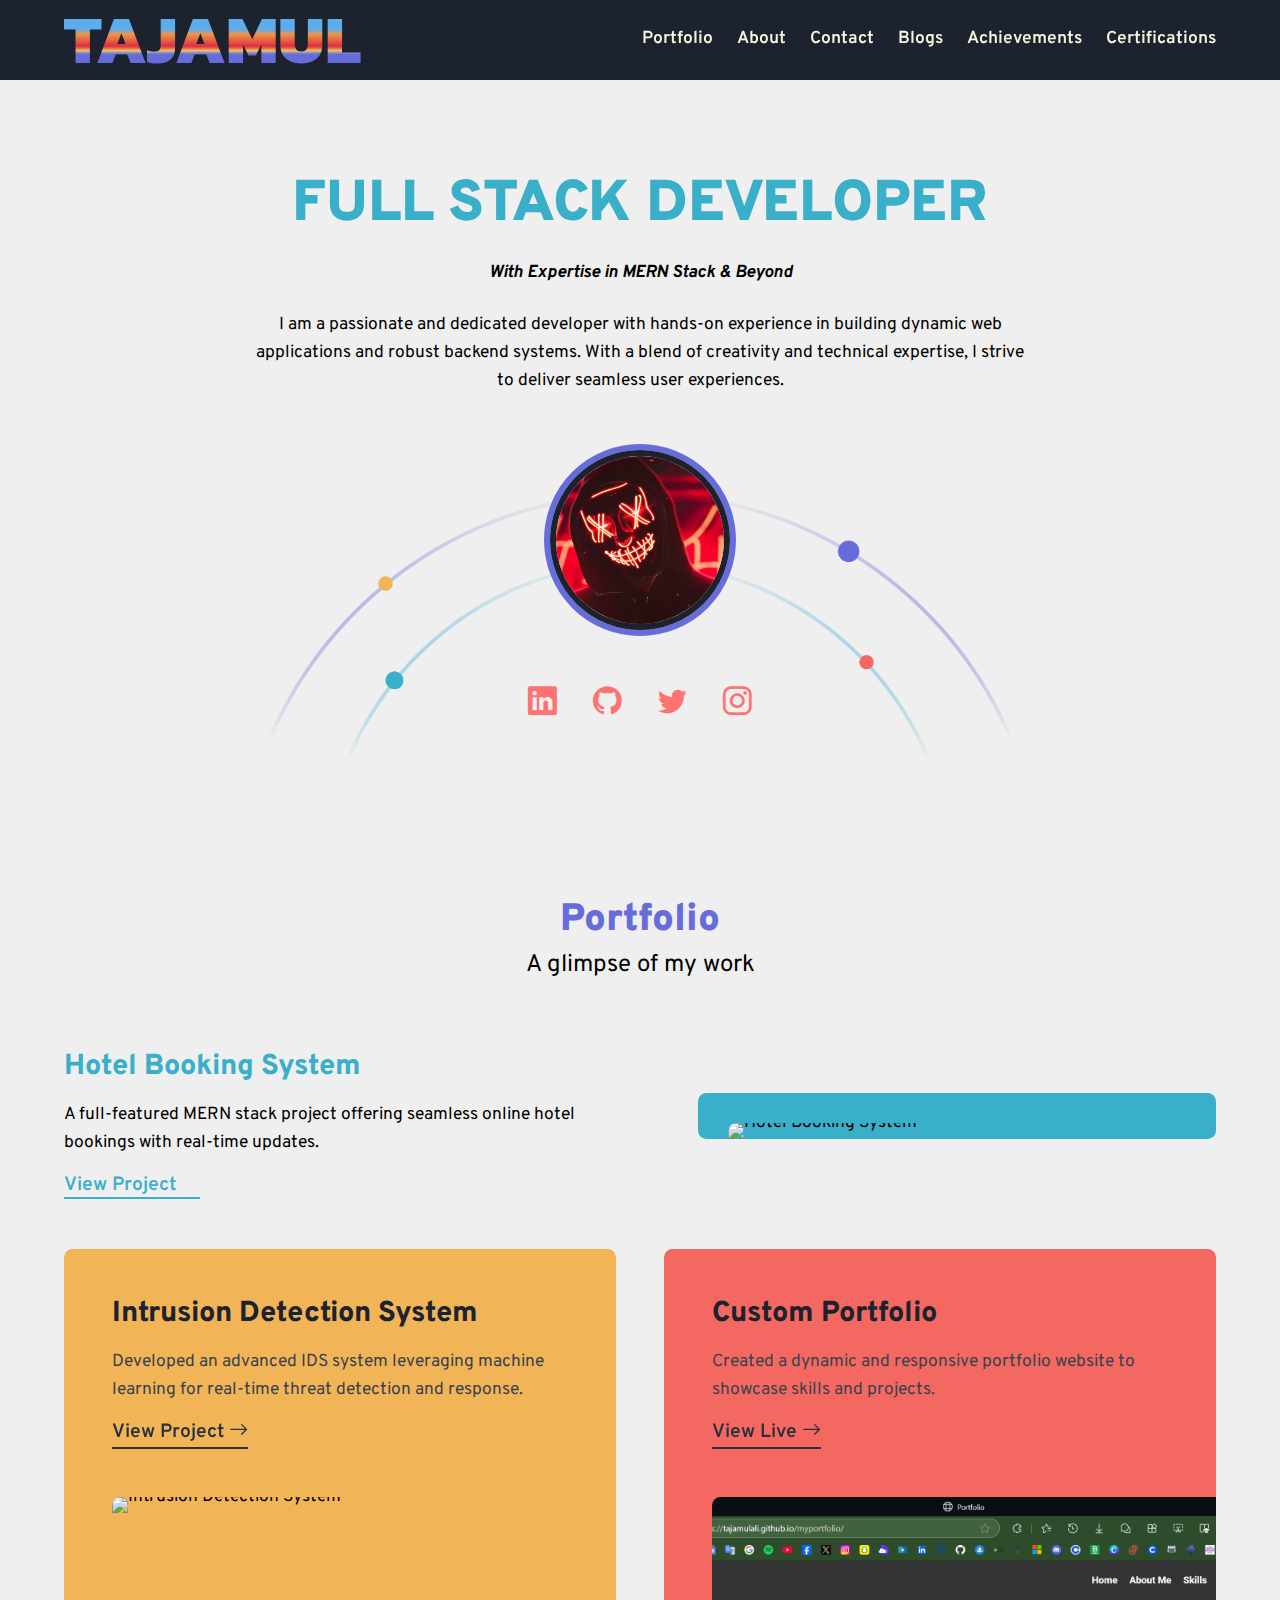
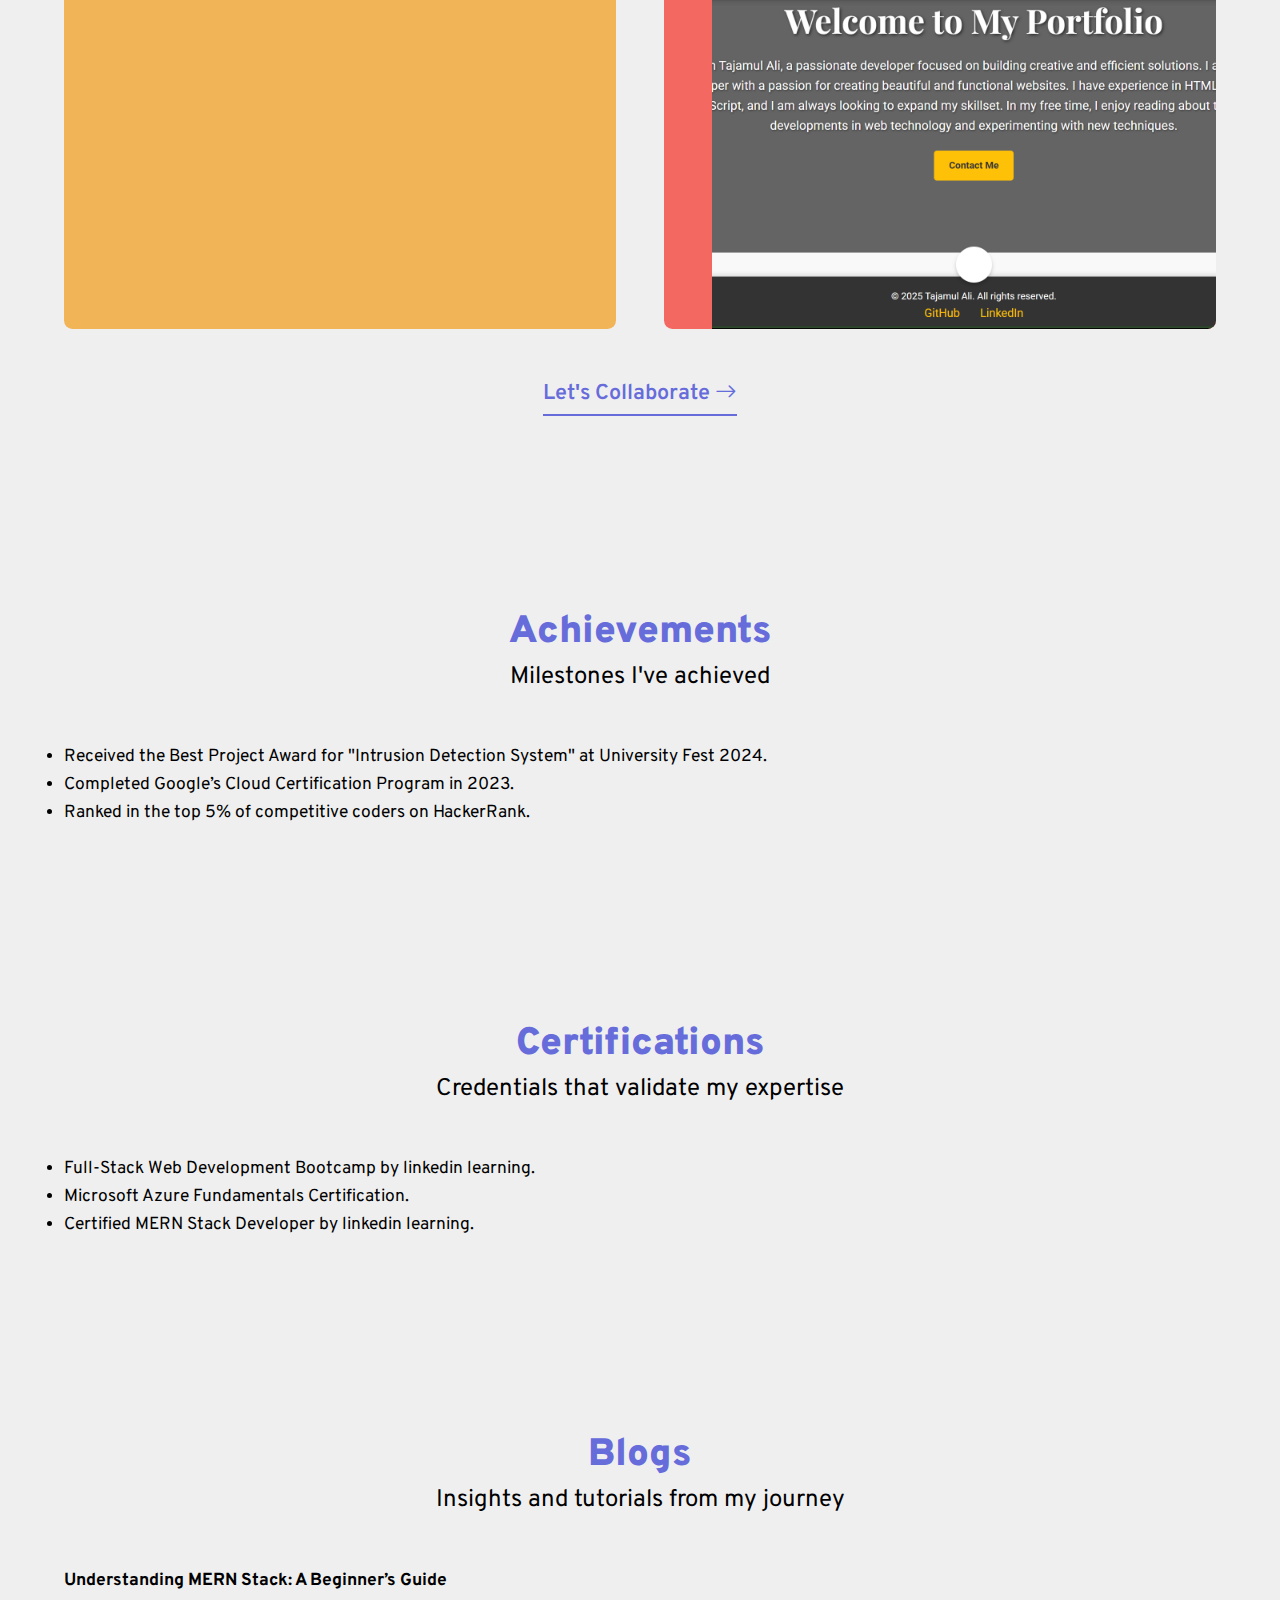
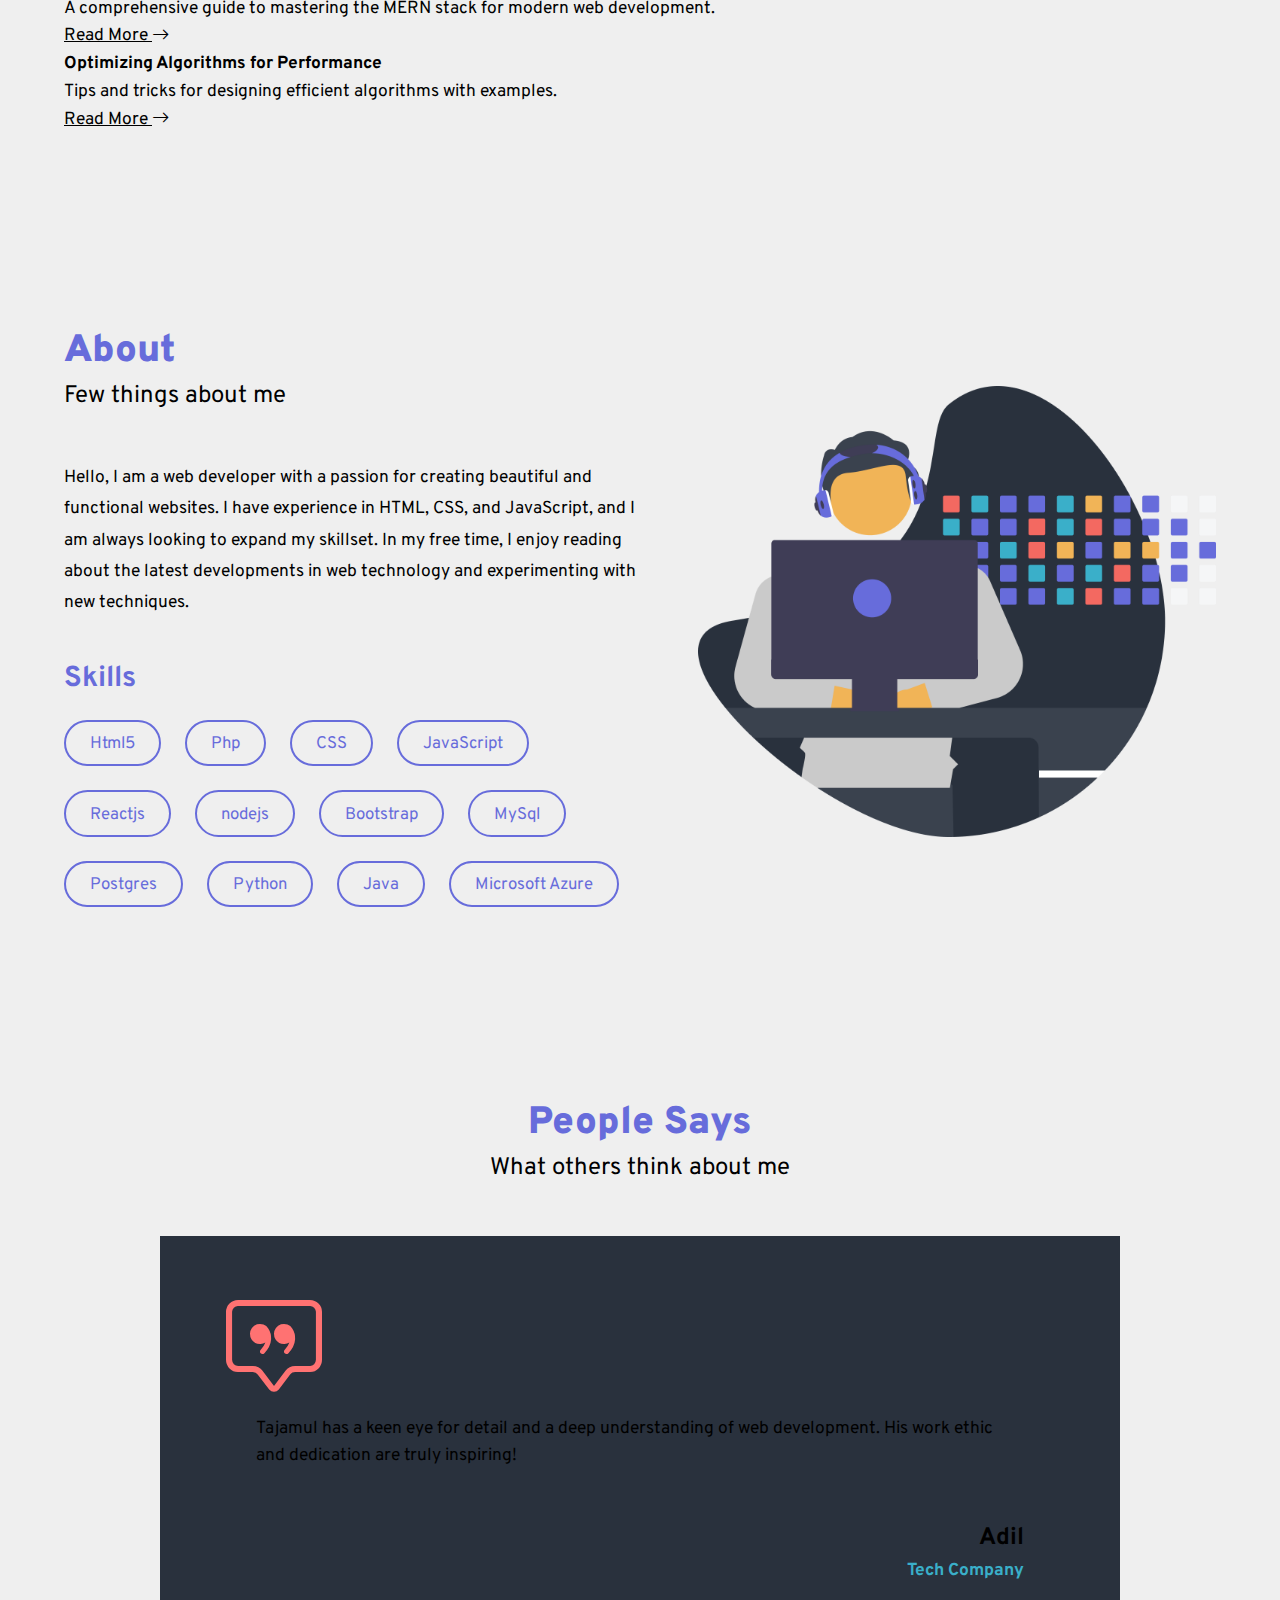
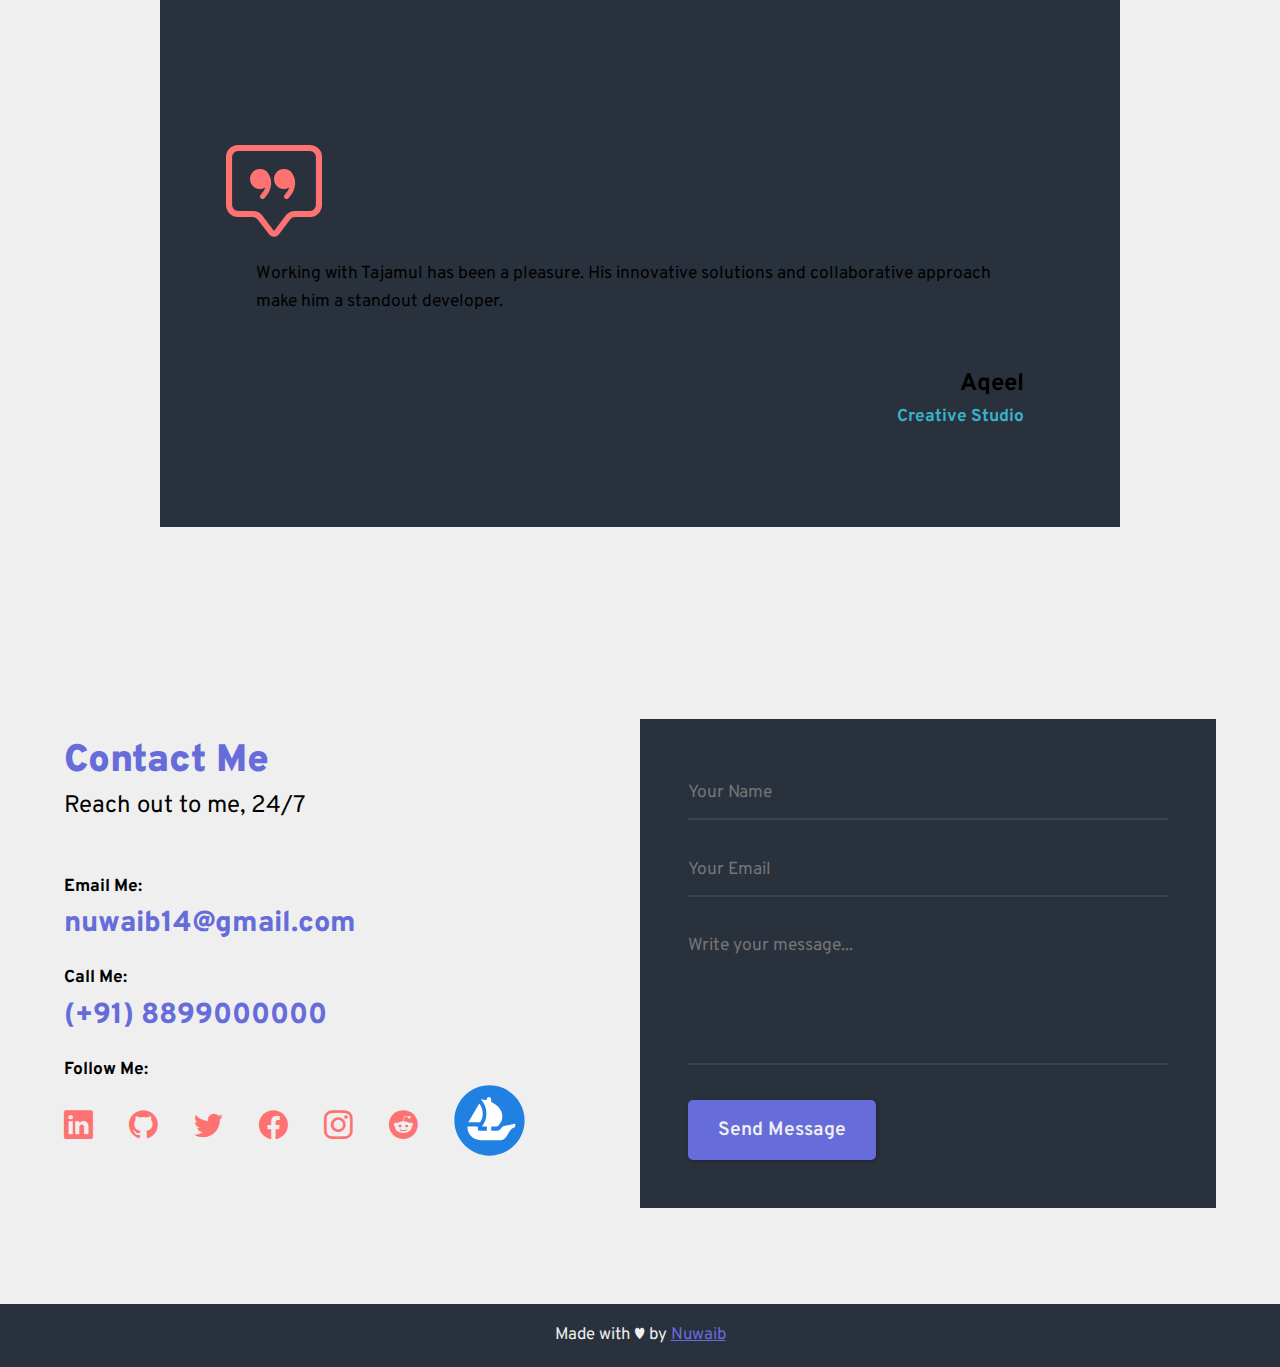
==== index.html @ a0aa61c9 "updated details" ====
<!DOCTYPE html>
<html lang="en">
  <head>
    <meta charset="UTF-8" />
    <meta http-equiv="X-UA-Compatible" content="IE=edge" />
    <meta name="viewport" content="width=device-width, initial-scale=1.0" />
    <title>Portfolio</title>
    <link rel="shortcut icon" href="assets/favicon.ico" type="image/x-icon" />

    <!-- Google Fonts -->
    <link rel="preconnect" href="https://fonts.googleapis.com" />
    <link rel="preconnect" href="https://fonts.gstatic.com" crossorigin />
    <link
      href="https://fonts.googleapis.com/css2?family=Overpass:wght@400;600;700;800;900&family=Kanit:wght@800&display=swap"
      rel="stylesheet"
    />
    <!-- Bootstrap Icon-->
    <link
      rel="stylesheet"
      href="https://cdn.jsdelivr.net/npm/bootstrap-icons@1.6.1/font/bootstrap-icons.css"
    />
    <!-- Animate CSS -->
    <link
      rel="stylesheet"
      href="https://cdnjs.cloudflare.com/ajax/libs/animate.css/4.1.1/animate.min.css"
    />

    <!-- SplideJs Styles -->
    <link
      rel="stylesheet"
      href="https://cdn.jsdelivr.net/npm/@splidejs/splide@3.2.1/dist/css/splide.min.css"
    />
    <!-- App Styles -->
    <link rel="stylesheet" href="styles/app.css" />
  </head>
  <body>
    <header class="header">
      <div class="animate__animated animate__slideInDown">
        <div class="container">
          <h1 class="header__logo">
            <a href="index.html"> Tajamul </a>
          </h1>
          <nav class="navigation">
            <ul>
              <li><a href="#portfolio">Portfolio</a></li>
              <li><a href="#about">About</a></li>
              <li><a href="#contact">Contact</a></li>
              <li><a href="#blogs">Blogs</a></li>
              <li><a href="#achievements">Achievements</a></li>
              <li><a href="#certifications">Certifications</a></li>
            </ul>
          </nav>
          <div class="header__mobile">
            <button id="navigation-button">
              <i class="bi bi-list"></i>
            </button>
          </div>
        </div>
      </div>
    </header>

    <!-- Hero Section -->
    <section class="hero">
      <div class="container">
        <div class="hero__wrapper">
          <h1 class="hero__title animate__animated animate__slideInDown">
            FULL STACK DEVELOPER <br />
            <h2><i>With Expertise in MERN Stack & Beyond</i></h2>
          </h1>
          <p class="hero__content animate__animated animate__slideInDown">
            I am a passionate and dedicated developer with hands-on experience in building dynamic web applications and robust backend systems. With a blend of creativity and technical expertise, I strive to deliver seamless user experiences.
          </p>

          <div class="hero__img" style="background-image: url('assets/curve.png')">
            <div class="hero__imgCircle animate__animated animate__slideInUp">
              <img src="assets/1503448.jpg" alt="Profile Picture" />
            </div>
          </div>

          <div class="hero__social animate__animated animate__slideInUp">
            <ul class="social">
              <li>
                <a href="https://www.linkedin.com/in/tajamulali/"><i class="bi bi-linkedin"></i></a>
              </li>
              <li>
                <a href="https://github.com/tajamulali"><i class="bi bi-github"></i></a>
              </li>
              <li>
                <a href="https://twitter.com/tajamul_dev"><i class="bi bi-twitter"></i></a>
              </li>
              <li>
                <a href="https://www.instagram.com/tajamul.codes"><i class="bi bi-instagram"></i></a>
              </li>
            </ul>
          </div>
        </div>
      </div>
    </section>

<!--Portfolio Section -->
<section class="section animate__animated animate__fadeInUp" id="portfolio">
  <div class="container">
    <div class="section__header section__header--center">
      <h2 class="section__title">Portfolio</h2>
      <p class="section__subtitle">A glimpse of my work</p>
    </div>
    <div class="portfolio">
      <!-- Project 1 -->
      <div class="portfolio__box">
        <div class="portfolio__img">
          <img src="assets/portfolio-02.jpg" alt="Hotel Booking System" />
        </div>
        <div class="portfolio__info">
          <h3 class="portfolio__title">Hotel Booking System</h3>
          <p class="portfolio__content">
            A full-featured MERN stack project offering seamless online hotel bookings with real-time updates.
          </p>
          <a class="portfolio__link" href="https://github.com/tajamulali/hotel-booking-system">
            View Project <i class="bi bi-arrow-right"></i>
          </a>
        </div>
      </div>
      <!-- Project 2 -->
      <div class="portfolio__box">
        <div class="portfolio__img">
          <img src="assets/project2.jpg" alt="Intrusion Detection System" />
        </div>
        <div class="portfolio__info">
          <h3 class="portfolio__title">Intrusion Detection System</h3>
          <p class="portfolio__content">
            Developed an advanced IDS system leveraging machine learning for real-time threat detection and response.
          </p>
          <a class="portfolio__link" href="https://github.com/tajamulali/IDS">
            View Project <i class="bi bi-arrow-right"></i>
          </a>
        </div>
      </div>
      <!-- Project 3 -->
      <div class="portfolio__box">
        <div class="portfolio__img">
          <img src="assets/portfolio.png" alt="Custom Portfolio" />
        </div>
        <div class="portfolio__info">
          <h3 class="portfolio__title">Custom Portfolio</h3>
          <p class="portfolio__content">
            Created a dynamic and responsive portfolio website to showcase skills and projects.
          </p>
          <a class="portfolio__link" href="https://tajamulali.github.io/myportfolio">
            View Live <i class="bi bi-arrow-right"></i>
          </a>
        </div>
      </div>
    </div>
    <div class="section__footer">
      <a href="#contact">
        Let's Collaborate <i class="bi bi-arrow-right"></i>
      </a>
    </div>
  </div>
</section>

<!-- Achievements Section -->
<section class="section animate__animated animate__fadeInUp" id="achievements">
  <div class="container">
    <div class="section__header section__header--center">
      <h2 class="section__title">Achievements</h2>
      <p class="section__subtitle">Milestones I've achieved</p>
    </div>
    <ul class="achievements__list">
      <li>Received the Best Project Award for "Intrusion Detection System" at University Fest 2024.</li>
      <li>Completed Google’s Cloud Certification Program in 2023.</li>
      <li>Ranked in the top 5% of competitive coders on HackerRank.</li>
    </ul>
  </div>
</section>

<!-- Certifications Section -->
<section class="section animate__animated animate__fadeInUp" id="certifications">
  <div class="container">
    <div class="section__header section__header--center">
      <h2 class="section__title">Certifications</h2>
      <p class="section__subtitle">Credentials that validate my expertise</p>
    </div>
    <ul class="certifications__list">
      <li>Full-Stack Web Development Bootcamp by linkedin learning.</li>
      <li>Microsoft Azure Fundamentals Certification.</li>
      <li>Certified MERN Stack Developer by linkedin learning.</li>
    </ul>
  </div>
</section>

<!-- Blog Section -->
<section class="section animate__animated animate__fadeInUp" id="blogs">
  <div class="container">
    <div class="section__header section__header--center">
      <h2 class="section__title">Blogs</h2>
      <p class="section__subtitle">Insights and tutorials from my journey</p>
    </div>
    <div class="blogs">
      <div class="blogs__item">
        <h3>Understanding MERN Stack: A Beginner’s Guide</h3>
        <p>A comprehensive guide to mastering the MERN stack for modern web development.</p>
        <a href="#" class="blogs__link">Read More <i class="bi bi-arrow-right"></i></a>
      </div>
      <div class="blogs__item">
        <h3>Optimizing Algorithms for Performance</h3>
        <p>Tips and tricks for designing efficient algorithms with examples.</p>
        <a href="#" class="blogs__link">Read More <i class="bi bi-arrow-right"></i></a>
      </div>
    </div>
  </div>
</section>


    <!-- About Me Section -->
    <section class="section" id="about">
      <div class="container">
        <div class="about">
          <div class="about__left">
            <div class="section__header">
              <h2 class="section__title">About</h2>
              <p class="section__subtitle">Few things about me</p>
            </div>
            <p class="about__bio">
                Hello, I am a web developer with a passion for creating beautiful and functional websites. I have experience in HTML, CSS, and JavaScript, 
                and I am always looking to expand my skillset. In my free time, I enjoy reading about the latest developments in web technology and 
                experimenting with new techniques.
            </p>
            <h4 class="about__skillsTitle">Skills</h4>
            <ul class="about__skillsList">
              <li>Html5</li>
              <li>Php</li>
              <li>CSS</li>
              <li>JavaScript</li>
              <li>Reactjs</li>
              <li>nodejs</li>
              <li>Bootstrap</li>
              <li>MySql</li>
              <li>Postgres</li>
              <li>Python</li>
              <li>Java</li>
              <li>Microsoft Azure</li>

            </ul>
          </div>
          <div class="about__right">
            <img src="assets/avatar.png" alt="Profile Picture" v />
          </div>
        </div>
      </div>
    </section>

    <!-- Testimonials Section -->
    <section class="container">
      <div class="section" id="testimonials">
        <div class="section__header section__header--center">
          <h2 class="section__title">People Says</h2>
          <p class="section__subtitle">What others think about me</p>
        </div>
        <div class="testimonials">
          <div class="splide">
            <div class="splide__track">
              <div class="splide__list">
                <div class="testimonials__box splide__slide">
                  <div class="testimonials__content">
                    <span class="testimonials__sign">
                      <i class="bi bi-chat-square-quote"></i>
                    </span>
                    <p class="testimonials__quotes">
                      Tajamul has a keen eye for detail and a deep understanding of web development. His work ethic and dedication are truly inspiring!
                    </p>
                    <div class="testimonials__author mt-3">
                      <h4>Adil</h4>
                      <p>Tech Company</p>
                    </div>
                    <div class="testimonials__author">
                      <div class="testimonials__authorInfo">
                        <h4></h4>
                        <p></p>
                      </div>
                    </div>
                  </div>
                </div>
                <div class="testimonials__box splide__slide">
                  <div class="testimonials__content">
                    <span class="testimonials__sign">
                      <i class="bi bi-chat-square-quote"></i>
                    </span>
                    <p class="testimonials__quotes">
                      Working with Tajamul has been a pleasure. His innovative solutions and collaborative approach make him a standout developer.
                    </p>
                    <div class="testimonials__author mt-3">
                      <h4>Aqeel</h4>
                      <p>Creative Studio</p>
                    </div>
                    <div class="testimonials__author">
                      <div class="testimonials__authorInfo">
                        <h4></h4>
                        <p></p>
                      </div>
                    </div>
                  </div>
                </div>
              </div>
            </div>
          </div>
        </div>
      </div>
    </section>

    <!-- Contact Section -->
    <section class="section" id="contact">
      <div class="container">
        <div class="contact">
          <div class="contact__left">
            <div class="section__header">
              <h2 class="section__title">Contact Me</h2>
              <p class="section__subtitle">Reach out to me, 24/7</p>
            </div>
            <div class="contact__info">
              <p>Email Me:</p>
              <a href="mailto:">nuwaib14@gmail.com</a>
            </div>

            <div class="contact__info">
              <p>Call Me:</p>
              <a href="tel:">(+91) 8899000000</a>
            </div>

            <div class="contact__info">
              <p>Follow Me:</p>
              <ul class="social">
                <li>
                  <a href="https://www.linkedin.com/in/nuwaib/"><i class="bi bi-linkedin"></i></a>
                </li>
                <li>
                  <a href="https://github.com/nuwaib"><i class="bi bi-github"></i></a>
                </li>
                <li>
                  <a href="https://twitter.com/nuwaib_"><i class="bi bi-twitter"></i></a>
                </li>
                <li>
                  <a href="https://www.facebook.com/Nuwaib.lalla/"><i class="bi bi-facebook"></i></a>
                </li>
                <li>
                <a href="https://www.instagram.com/nuwaib_"><i class="bi bi-instagram"></i></a>
              </li>
              <li>
                <a href="https://www.reddit.com/user/nuwaib_"><i class="bi bi-reddit"></i></a>
              </li>
              <li>
                <a href="http://opensea.io/nuwaib"> <img src="assets/opensea-logo.svg" alt=""> </i></a>
              </li>
              </ul>
            </div>
          </div>
          <div class="contact__right">

            <form class="contact__form" id="contactForm">
              <div class="contact__fields">
                  <label for="name">Name</label>
                  <input type="text" name="name" id="name" placeholder="Your Name" required />
              </div>
              <div class="contact__fields">
                  <label for="email">Email</label>
                  <input type="email" name="email" id="email" placeholder="Your Email" required />
              </div>
              <div class="contact__fields">
                  <label for="message">Message</label>
                  <textarea name="message" id="message" placeholder="Write your message..." required></textarea>
              </div>
              <div class="contact__fields">
                  <button class="btn btn--main" type="submit">Send Message</button>
              </div>
          </form>
          
          </div>
        </div>
      </div>
    </section>

    <footer class="footer">
      <div class="footer__copyright">
        <p>Made with &hearts; by <a href="https://twitter.com/nuwaib_">Nuwaib</a></p>
      </div>
    </footer>

    <!-- SplideJs v3 -->
    <script src="https://cdn.jsdelivr.net/npm/@splidejs/splide@3.2.1/dist/js/splide.min.js"></script>
    <!-- Scroll Reveal -->
    <script src="https://unpkg.com/scrollreveal"></script>
    <!-- App Scripts -->
    <script src="scripts/app.js"></script>

<!-- Js to handle contact Form-->    

<script src="https://cdn.jsdelivr.net/npm/emailjs-com@2.6.4/dist/email.min.js"></script>
<script>
    (function() {
        emailjs.init("Q8CbbvP2hDqC-3RoU");
    })();

    document.getElementById('contactForm').addEventListener('submit', function(event) {
      event.preventDefault(); // Prevent form submission

      const serviceID = 'aussm'; 
      const templateID = 'msusa';

      emailjs.sendForm(serviceID, templateID, this)
          .then(() => {
              alert('Message sent successfully!');
              document.getElementById('contactForm').reset();
          }, (error) => {
              alert('Failed to send the message. Please try again later.');
              console.error('EmailJS error:', error);
          });
  });
</script>

  </body>
</html>
---- styles/app.css ----
:root {
  --color-main: #676cdb;
  --color-accent: #3aafc9;
  --color-tomato: #f36961;
  --color-orange: #f1b457;
  --color-text: #ff7272;
  --color-light: #efefef;
  --color-lighter: #f5f6f7;
  --color-black: #1c232e;
  --color-darkest: #29313d;
  --color-darker: #3a424e;
  --color-dark: #5c626b;
  --font-family: 'Overpass', -apple-system, 'Segoe UI', Roboto, Ubuntu, 'Helvetica Neue', sans-serif;
  --font-special: 'Kanit', Arial, sans-serif;
  --font-regular: 400;
  --font-medium: 600;
  --font-semi-bold: 700;
  --font-bold: 800;
  --font-black: 900; }

* {
  margin: 0;
  padding: 0;
  box-sizing: border-box;
  font-family: var(--font-family);
  text-rendering: optimizeLegibility;
  color: inherit;
  font-size: inherit;
  scroll-behavior: smooth; }

html {
  font-size: 50%; }
  @media only screen and (max-width: 480px) {
    html {
      font-size: 56.25%; } }
  @media only screen and (max-width: 1200px) {
    html {
      font-size: 62.5%; } }
  @media only screen and (max-width: 1920px) {
    html {
      font-size: 75%; } }

body {
  line-height: 1.6;
  font-weight: var(--font-regular);
  font-size: 1.45rem;
  color: var(--color-text-black);
  background-color: var(--color-light); }
  @media only screen and (max-width: 480px) {
    body {
      font-size: 1.3rem; } }

img {
  width: 100%; }

.container {
  max-width: 120rem;
  width: 90%;
  margin: auto; }

.btn {
  text-decoration: none;
  background-color: transparent;
  border: none;
  display: inline-flex;
  align-items: center;
  gap: 1rem;
  cursor: pointer;
  transition: all ease-in-out 0.3s;
  padding: 0.8rem 2.5rem;
  padding-top: 1rem;
  border-radius: 5px;
  box-shadow: 1px 1px 3px 1px rgba(0, 0, 0, 0.15);
  font-weight: var(--font-medium); }
  .btn--main {
    background-color: var(--color-main);
    color: var(--color-light); }

.social {
  list-style: none;
  display: flex;
  align-items: center;
  gap: 3rem; }
  .social > li > a {
    color: var(--color-text);
    font-size: 2.4rem;
    transition: all 0.3s ease-in-out; }
    .social > li > a:hover {
      color: var(--color-accent); }

.section {
  padding: 8rem 0; }
  .section__header {
    margin-bottom: 4rem; }
    .section__header--center {
      text-align: center; }
  .section__title {
    line-height: 1.3;
    font-size: 3.2rem;
    color: var(--color-main);
    font-weight: var(--font-black); }
    @media only screen and (max-width: 900px) {
      .section__title {
        font-size: 2.6rem; } }
    @media only screen and (max-width: 600px) {
      .section__title {
        font-size: 2.2rem; } }
    @media only screen and (max-width: 480px) {
      .section__title {
        font-size: 2rem; } }
  .section__subtitle {
    font-size: 2rem; }
    @media only screen and (max-width: 900px) {
      .section__subtitle {
        font-size: 1.8rem; } }
    @media only screen and (max-width: 480px) {
      .section__subtitle {
        font-size: 1.6rem; } }
  .section__footer {
    text-align: center;
    margin-top: 4rem; }
    .section__footer a {
      font-weight: var(--font-medium);
      font-size: 1.8rem;
      text-decoration: none;
      color: var(--color-main);
      display: inline-block;
      padding-bottom: 2px;
      border-bottom: 2px solid var(--color-main);
      transition: all 0.3s ease-in-out; }
      .section__footer a:hover {
        color: var(--color-accent);
        border-color: var(--color-accent); }

@media only screen and (max-width: 900px) {
  #about .section__header,
  #contact .section__header {
    margin-bottom: 2rem;
    text-align: center; }
    #about .section__header::after,
    #contact .section__header::after {
      margin: auto;
      margin-top: 1.2rem; } }

.header {
  padding: 0.5rem 0;
  background-color: var(--color-black);
  position: sticky;
  top: 0;
  z-index: 999; }
  .header .container {
    display: flex;
    align-items: center;
    justify-content: space-between; }
    .header .container > * {
      flex-basis: 33.33%; }
  .header__logo > a {
    display: inline-block;
    text-transform: uppercase;
    text-decoration: none;
    font-size: 5.6rem;
    line-height: 1;
    font-family: var(--font-special);
    font-weight: var(--font-bold);
    background: linear-gradient(180deg, #5dadec 35%, #ef9645 42%, #dd2e44 60%, #ef9645 65%, #ffdc5d 60%, #676cdb 72%);
    -webkit-background-clip: text;
    -moz-background-clip: text;
    -webkit-text-fill-color: transparent;
    -moz-text-fill-color: transparent;
    background-clip: text; }
    @media only screen and (max-width: 600px) {
      .header__logo > a {
        font-size: 3.2rem; } }
  .header__mobile {
    display: none; }
    @media only screen and (max-width: 900px) {
      .header__mobile {
        display: flex;
        justify-content: flex-end; } }
  .header__resume {
    display: flex;
    justify-content: flex-end; }
    @media only screen and (max-width: 900px) {
      .header__resume {
        display: none; } }
  .header .navigation {
    display: flex;
    justify-content: center;
    gap: 5rem;
    opacity: 1;
    pointer-events: all; }
    .header .navigation .btn {
      display: none; }
      @media only screen and (max-width: 900px) {
        .header .navigation .btn {
          font-size: 2rem;
          padding: 1.2rem 3.5rem;
          display: block; } }
    @media only screen and (max-width: 900px) {
      .header .navigation {
        position: absolute;
        top: 0;
        left: 0;
        right: 0;
        min-height: 100vh;
        background: var(--color-light);
        flex-direction: column;
        justify-content: center;
        align-items: center;
        opacity: 0;
        pointer-events: none; } }
    .header .navigation > ul {
      list-style: none;
      display: flex;
      align-items: center;
      gap: 2rem; }
      @media only screen and (max-width: 900px) {
        .header .navigation > ul {
          flex-direction: column;
          font-size: 2.4rem;
          align-items: flex-start; } }
      .header .navigation > ul > li {
        position: relative; }
        @media only screen and (max-width: 900px) {
          .header .navigation > ul > li::before {
            display: inline-block;
            position: absolute;
            left: -3rem;
            top: calc(50% - 3px);
            content: '';
            width: 1rem;
            height: 3px;
            background-color: var(--color-accent); } }
        .header .navigation > ul > li > a {
          text-decoration: none;
          color: beige;
          font-weight: var(--font-medium); }
    .header .navigation.show {
      opacity: 1;
      pointer-events: all;
      background-color: var(--color-black); }
  @media only screen and (max-width: 900px) {
    .header #navigation-button {
      display: flex;
      align-items: center;
      justify-content: center;
      height: 4.2rem;
      width: 4.2rem;
      cursor: pointer;
      font-size: 2.4rem;
      line-height: 0;
      border-radius: 50%;
      position: relative;
      z-index: 999;
      outline-color: transparent;
      border: 2px solid var(--color-darker);
      background-color: var(--color-darkest); } }
  @media only screen and (max-width: 600px) {
    .header #navigation-button {
      font-size: 2rem; } }

.hero {
  position: relative;
  height: 80vh;
  display: flex;
  align-items: center;
  justify-content: center; }
  .hero__wrapper {
    margin-top: 8rem;
    display: flex;
    flex-direction: column;
    align-items: center;
    justify-content: center;
    text-align: center;
    gap: 2rem; }
  .hero__img {
    margin-top: 6rem;
    width: 100%;
    height: 40vh;
    background-repeat: no-repeat;
    background-position: center top;
    background-size: contain; }
    .hero__img img {
      object-fit: cover;
      object-position: center;
      width: 100%;
      height: 100%;
      border-radius: 50%;
      line-height: 0;
      border: 0.5rem solid var(--color-black); }
  .hero__imgCircle {
    margin: 0 auto;
    margin-top: -4rem;
    height: 16rem;
    width: 16rem;
    border: 0.5rem solid var(--color-main);
    border-radius: 50%; }
    @media only screen and (max-width: 900px) {
      .hero__imgCircle {
        height: 14rem;
        width: 14rem; } }
    @media only screen and (max-width: 600px) {
      .hero__imgCircle {
        height: 12rem;
        width: 12rem; } }
  .hero__title {
    font-weight: var(--font-black);
    font-size: 4.8rem;
    line-height: 1.05;
    color: var(--color-accent); }
    @media only screen and (max-width: 900px) {
      .hero__title {
        font-size: 4.2rem; } }
    @media only screen and (max-width: 900px) {
      .hero__title {
        font-size: 3.6rem; } }
    @media only screen and (max-width: 600px) {
      .hero__title {
        font-size: 3.2rem; } }
    @media only screen and (max-width: 480px) {
      .hero__title {
        font-size: 2.4rem; } }
  .hero__content {
    max-width: 65rem;
    width: 90%; }
  .hero__social {
    position: absolute;
    bottom: 6rem; }

.portfolio {
  display: flex;
  gap: 4rem;
  flex-wrap: wrap; }
  .portfolio__box {
    border-radius: 0.7rem; }
    .portfolio__box:nth-child(1), .portfolio__box:nth-child(4) {
      display: flex;
      flex-direction: row-reverse;
      justify-content: space-between;
      align-items: center;
      flex-basis: 100%; }
      @media only screen and (max-width: 900px) {
        .portfolio__box:nth-child(1), .portfolio__box:nth-child(4) {
          flex-direction: column; } }
      .portfolio__box:nth-child(1) .portfolio__img, .portfolio__box:nth-child(4) .portfolio__img {
        width: 45%;
        background-color: var(--color-accent); }
      .portfolio__box:nth-child(1) .portfolio__info, .portfolio__box:nth-child(4) .portfolio__info {
        width: 50%; }
      .portfolio__box:nth-child(1) .portfolio__link, .portfolio__box:nth-child(4) .portfolio__link {
        color: var(--color-accent);
        border-color: var(--color-accent); }
      @media only screen and (max-width: 900px) {
        .portfolio__box:nth-child(1), .portfolio__box:nth-child(4) {
          flex-direction: column; }
          .portfolio__box:nth-child(1) .portfolio__img, .portfolio__box:nth-child(4) .portfolio__img {
            width: 100%;
            background-color: var(--color-accent); }
          .portfolio__box:nth-child(1) .portfolio__info, .portfolio__box:nth-child(4) .portfolio__info {
            width: 100%; } }
    .portfolio__box:nth-child(2), .portfolio__box:nth-child(3) {
      display: flex;
      flex-basis: calc(50% - 2rem);
      flex-direction: column-reverse;
      background-color: var(--color-orange);
      padding: 2.5rem 0 0 4rem;
      overflow: hidden; }
      @media only screen and (max-width: 900px) {
        .portfolio__box:nth-child(2), .portfolio__box:nth-child(3) {
          flex-basis: 100%; } }
      .portfolio__box:nth-child(2) .portfolio__img, .portfolio__box:nth-child(3) .portfolio__img {
        border-radius: 0;
        height: 36rem;
        padding: 0; }
        @media only screen and (max-width: 900px) {
          .portfolio__box:nth-child(2) .portfolio__img, .portfolio__box:nth-child(3) .portfolio__img {
            height: 24rem; } }
        .portfolio__box:nth-child(2) .portfolio__img img, .portfolio__box:nth-child(3) .portfolio__img img {
          height: 100%;
          object-fit: cover;
          object-position: top center; }
      .portfolio__box:nth-child(2) .portfolio__title, .portfolio__box:nth-child(3) .portfolio__title {
        color: var(--color-black); }
      .portfolio__box:nth-child(2) .portfolio__content, .portfolio__box:nth-child(3) .portfolio__content {
        color: var(--color-darker);
        margin-right: 2rem; }
      .portfolio__box:nth-child(2) .portfolio__link, .portfolio__box:nth-child(3) .portfolio__link {
        color: var(--color-darkest);
        border-color: var(--color-darkest);
        display: inline-block;
        margin-bottom: 4rem; }
    .portfolio__box:nth-child(3) {
      background-color: var(--color-tomato); }
    .portfolio__box:nth-child(4) {
      flex-direction: row; }
      @media only screen and (max-width: 900px) {
        .portfolio__box:nth-child(4) {
          flex-direction: column; } }
      .portfolio__box:nth-child(4) .portfolio__img {
        background-color: var(--color-main); }
      .portfolio__box:nth-child(4) .portfolio__link {
        color: var(--color-main);
        border-color: var(--color-main); }
  .portfolio__img {
    border-radius: 0.7rem;
    overflow: hidden;
    padding: 2.5rem 0 0 2.5rem;
    line-height: 0; }
    .portfolio__img img {
      border-top-left-radius: 0.7rem; }
  .portfolio__title {
    font-size: 2.4rem;
    margin: 1rem 0;
    color: var(--color-accent);
    font-weight: var(--font-bold); }
    @media only screen and (max-width: 600px) {
      .portfolio__title {
        font-size: 2rem; } }
  .portfolio__content {
    margin-bottom: 1rem; }
  .portfolio__link {
    font-size: 1.6rem;
    font-weight: var(--font-medium);
    text-decoration: none;
    border-bottom: 2px solid transparent;
    transition: all 0.3s ease-in-out;
    backface-visibility: hidden; }
    .portfolio__link:hover {
      letter-spacing: 0.5px; }

.about {
  display: flex;
  justify-content: space-between;
  align-items: center;
  flex-wrap: wrap; }
  @media only screen and (max-width: 900px) {
    .about {
      flex-direction: column-reverse; } }
  .about__left {
    flex-basis: 50%; }
    @media only screen and (max-width: 900px) {
      .about__left {
        flex-basis: 100%; } }
  .about__right {
    flex-basis: 45%; }
    @media only screen and (max-width: 900px) {
      .about__right {
        flex-basis: 100%;
        margin-bottom: 4rem; } }
    .about__right img {
      border-radius: 1.5rem; }
  .about__bio {
    line-height: 1.8;
    margin-bottom: 3rem; }
  .about__skillsTitle {
    color: var(--color-main);
    font-size: 2.4rem;
    margin-bottom: 1.5rem; }
    @media only screen and (max-width: 900px) {
      .about__skillsTitle {
        font-size: 2rem; } }
  .about__skillsList {
    display: flex;
    flex-wrap: wrap;
    list-style: none;
    gap: 2rem; }
    @media only screen and (max-width: 900px) {
      .about__skillsList {
        gap: 1.5rem; } }
    .about__skillsList li {
      font-size: 1.4rem;
      padding: 0.5rem 2rem;
      color: var(--color-main);
      padding-top: 0.8rem;
      border: 2px solid var(--color-main);
      border-radius: 4rem; }
      .about__skillsList li:hover {
        background-color: var(--color-main);
        color: var(--color-light); }
      @media only screen and (max-width: 900px) {
        .about__skillsList li {
          font-size: 1.3rem;
          padding: 0.5rem 1.5rem; } }

.testimonials {
  display: flex;
  flex-direction: column;
  align-items: center; }
  .testimonials .splide__pagination {
    padding-bottom: 2rem; }
  .testimonials .splide__arrow {
    background-color: var(--color-main); }
    .testimonials .splide__arrow--prev {
      right: 0; }
    .testimonials .splide__arrow--next {
      right: 0; }
  .testimonials .splide__pagination__page.is-active {
    background-color: var(--color-main); }
  .testimonials__box {
    padding-left: 8rem;
    padding-right: 8rem; }
    @media only screen and (max-width: 900px) {
      .testimonials__box {
        padding-left: 4rem;
        padding-right: 4rem; } }
    @media only screen and (max-width: 900px) {
      .testimonials__box {
        padding-left: 2rem;
        padding-right: 2rem; } }
  .testimonials__content {
    position: relative;
    padding: 3rem 8rem;
    background-color: var(--color-darkest);
    padding-bottom: 8rem; }
    @media only screen and (max-width: 900px) {
      .testimonials__content {
        background-color: var(--color-black);
        padding: 0;
        padding-left: 5rem;
        padding-right: 3rem; } }
    @media only screen and (max-width: 600px) {
      .testimonials__content {
        padding-left: 3rem;
        padding-right: 1rem; } }
  .testimonials__sign {
    top: 4rem;
    left: 5.5rem;
    font-size: 8rem;
    position: absolute;
    color: var(--color-text); }
    @media only screen and (max-width: 1200px) {
      .testimonials__sign {
        font-size: 6rem;
        top: 2rem;
        left: 6.5rem; } }
    @media only screen and (max-width: 900px) {
      .testimonials__sign {
        font-size: 5rem;
        top: 4rem; } }
    @media only screen and (max-width: 600px) {
      .testimonials__sign {
        font-size: 4rem;
        top: 6rem; } }
  .testimonials__quotes {
    padding-top: 12rem;
    padding-bottom: 4rem;
    color: var(--color-gray); }
  .testimonials__author {
    display: flex;
    flex-direction: column;
    align-items: end; }
    .testimonials__author h4 {
      font-weight: var(--font-semi-bold);
      color: var(--color-gray);
      font-size: 2rem; }
    .testimonials__author p {
      font-weight: var(--font-semi-bold);
      color: var(--color-accent); }

.contact {
  display: flex;
  justify-content: space-between;
  align-items: center;
  flex-wrap: wrap; }
  .contact__left {
    flex-basis: 40%; }
    @media only screen and (max-width: 900px) {
      .contact__left {
        flex-basis: 100%; } }
  .contact__right {
    flex-basis: 50%; }
    @media only screen and (max-width: 900px) {
      .contact__right {
        flex-basis: 100%;
        margin-top: 2rem; } }
  .contact__info {
    margin: 1.5rem 0;
    text-align: left; }
    @media only screen and (max-width: 900px) {
      .contact__info {
        text-align: center; } }
    .contact__info p {
      font-weight: var(--font-semi-bold); }
    .contact__info a {
      text-decoration: none;
      font-size: 2.4rem;
      font-weight: var(--font-bold);
      color: var(--color-main);
      transition: all 0.3s ease-in-out; }
      @media only screen and (max-width: 900px) {
        .contact__info a {
          font-size: 2rem; } }
      .contact__info a:hover {
        color: var(--color-accent); }
    @media only screen and (max-width: 900px) {
      .contact__info .social {
        justify-content: center; } }
  .contact__form {
    display: flex;
    flex-direction: column;
    gap: 2rem;
    background-color: var(--color-darkest);
    padding: 4rem; }
  .contact__fields label {
    position: absolute;
    left: -9999px; }
  .contact__fields input,
  .contact__fields textarea {
    width: 100%;
    padding: 1.2rem;
    padding-left: 0;
    background: transparent;
    border: none;
    border-bottom: 2px solid var(--color-darker); }
  .contact__fields textarea {
    resize: none;
    height: 12rem; }
  .contact__fields button {
    font-size: 1.6rem;
    display: inline-block;
    padding: 1.5rem 2.5rem; }
    @media only screen and (max-width: 900px) {
      .contact__fields button {
        font-size: 1.4rem;
        width: 100%; } }

.footer__copyright {
  background-color: var(--color-darkest);
  color: var(--color-light);
  font-size: 1.4rem;
  text-align: center;
  padding: 1.5rem 0; }
  .footer__copyright a {
    color: var(--color-main); }

.portfolioSingle {
  margin-top: 3rem;
  margin-bottom: 8rem; }
  .portfolioSingle__img {
    margin-bottom: 2rem; }
    .portfolioSingle__img img {
      border-radius: 0.7rem;
      height: 50vh;
      object-fit: cover;
      object-position: top center; }
  .portfolioSingle__stacks {
    flex-wrap: wrap;
    display: flex;
    list-style: none;
    align-items: center;
    gap: 2rem;
    margin-top: 1rem; }
    .portfolioSingle__stacks li {
      color: var(--color-accent);
      border: 2px solid var(--color-accent);
      border-radius: 5rem;
      font-size: 1.2rem;
      font-weight: var(--font-medium);
      padding: 0.5rem 2.5rem; }
  .portfolioSingle__link {
    display: flex;
    gap: 0.5rem;
    color: var(--color-accent);
    font-weight: var(--font-semi-bold);
    font-size: 2rem; }
  .portfolioSingle__linkBottom {
    text-align: center; }
  .portfolioSingle__title {
    font-size: 4.2rem;
    color: var(--color-lighter);
    font-weight: var(--font-bold);
    line-height: 1.1; }
  .portfolioSingle__content {
    margin: 4rem 0; }
    .portfolioSingle__content a {
      color: var(--color-accent);
      font-weight: var(--font-semi-bold); }
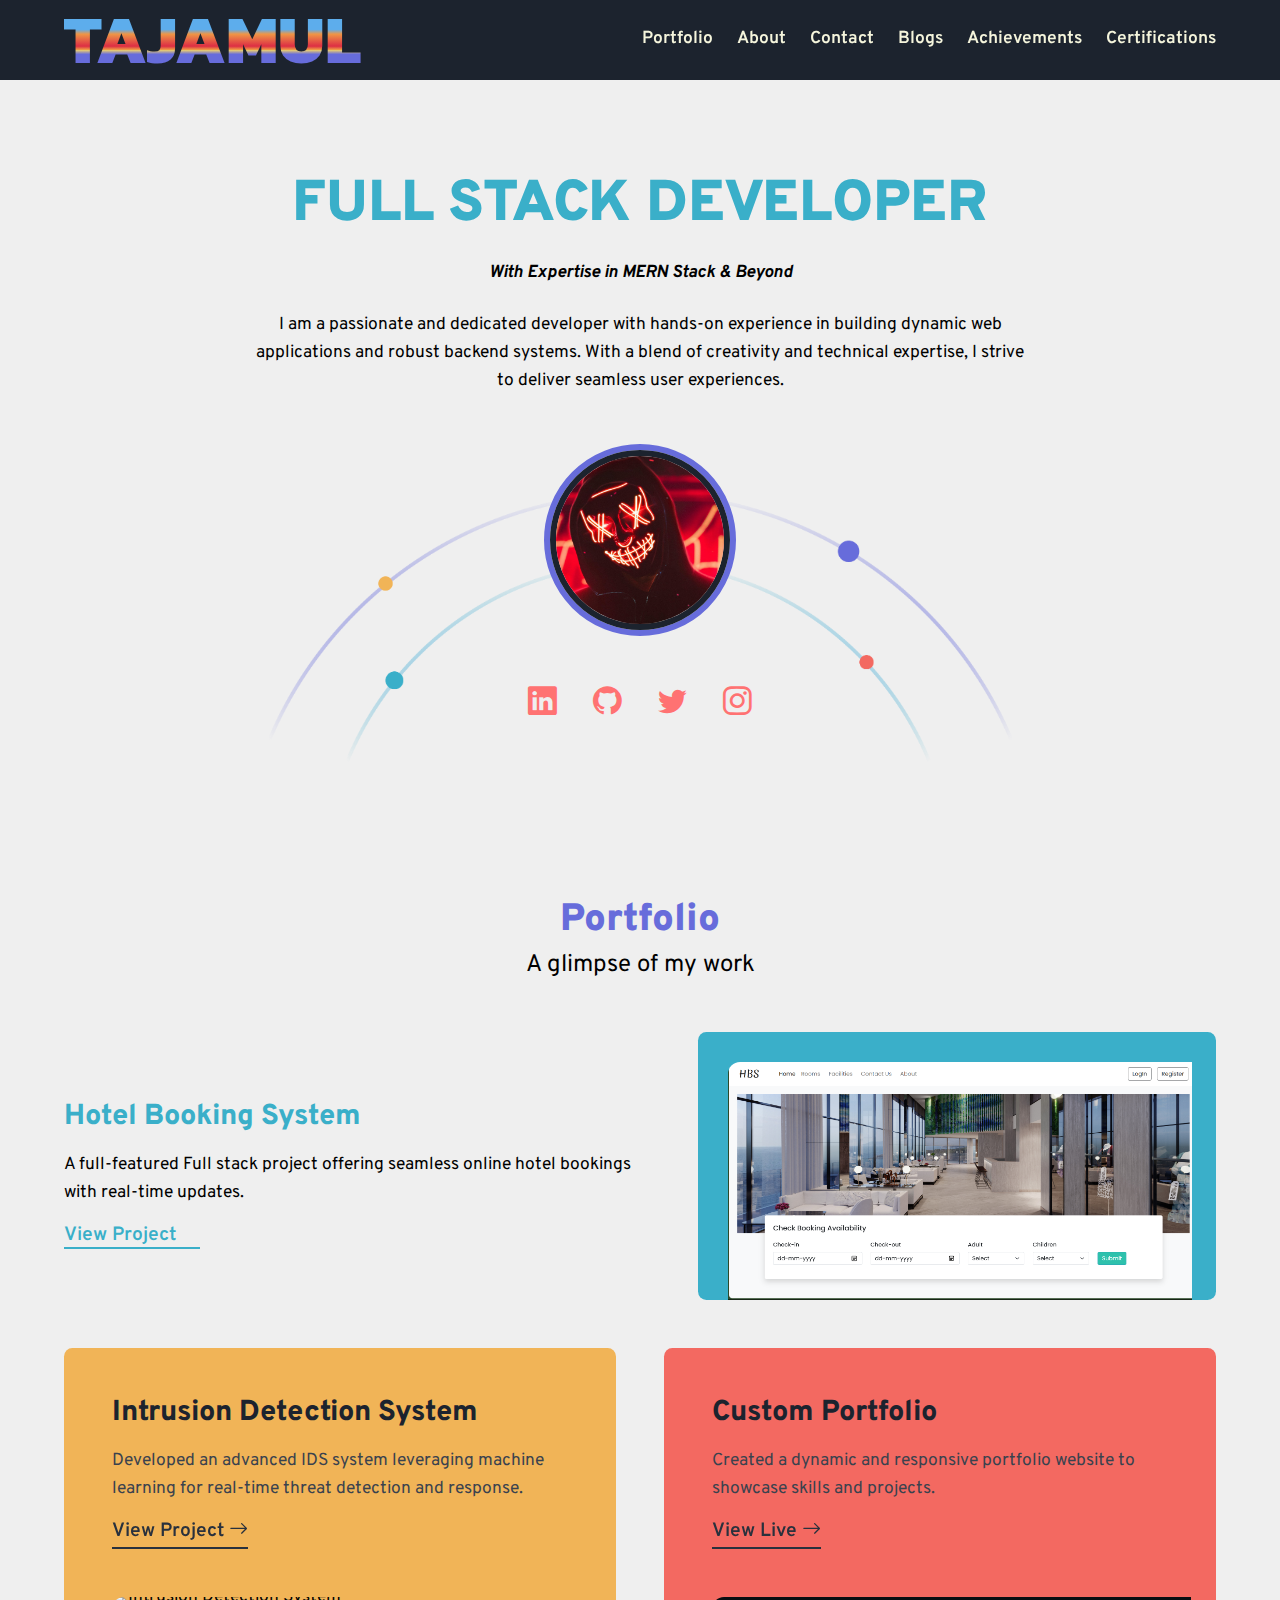
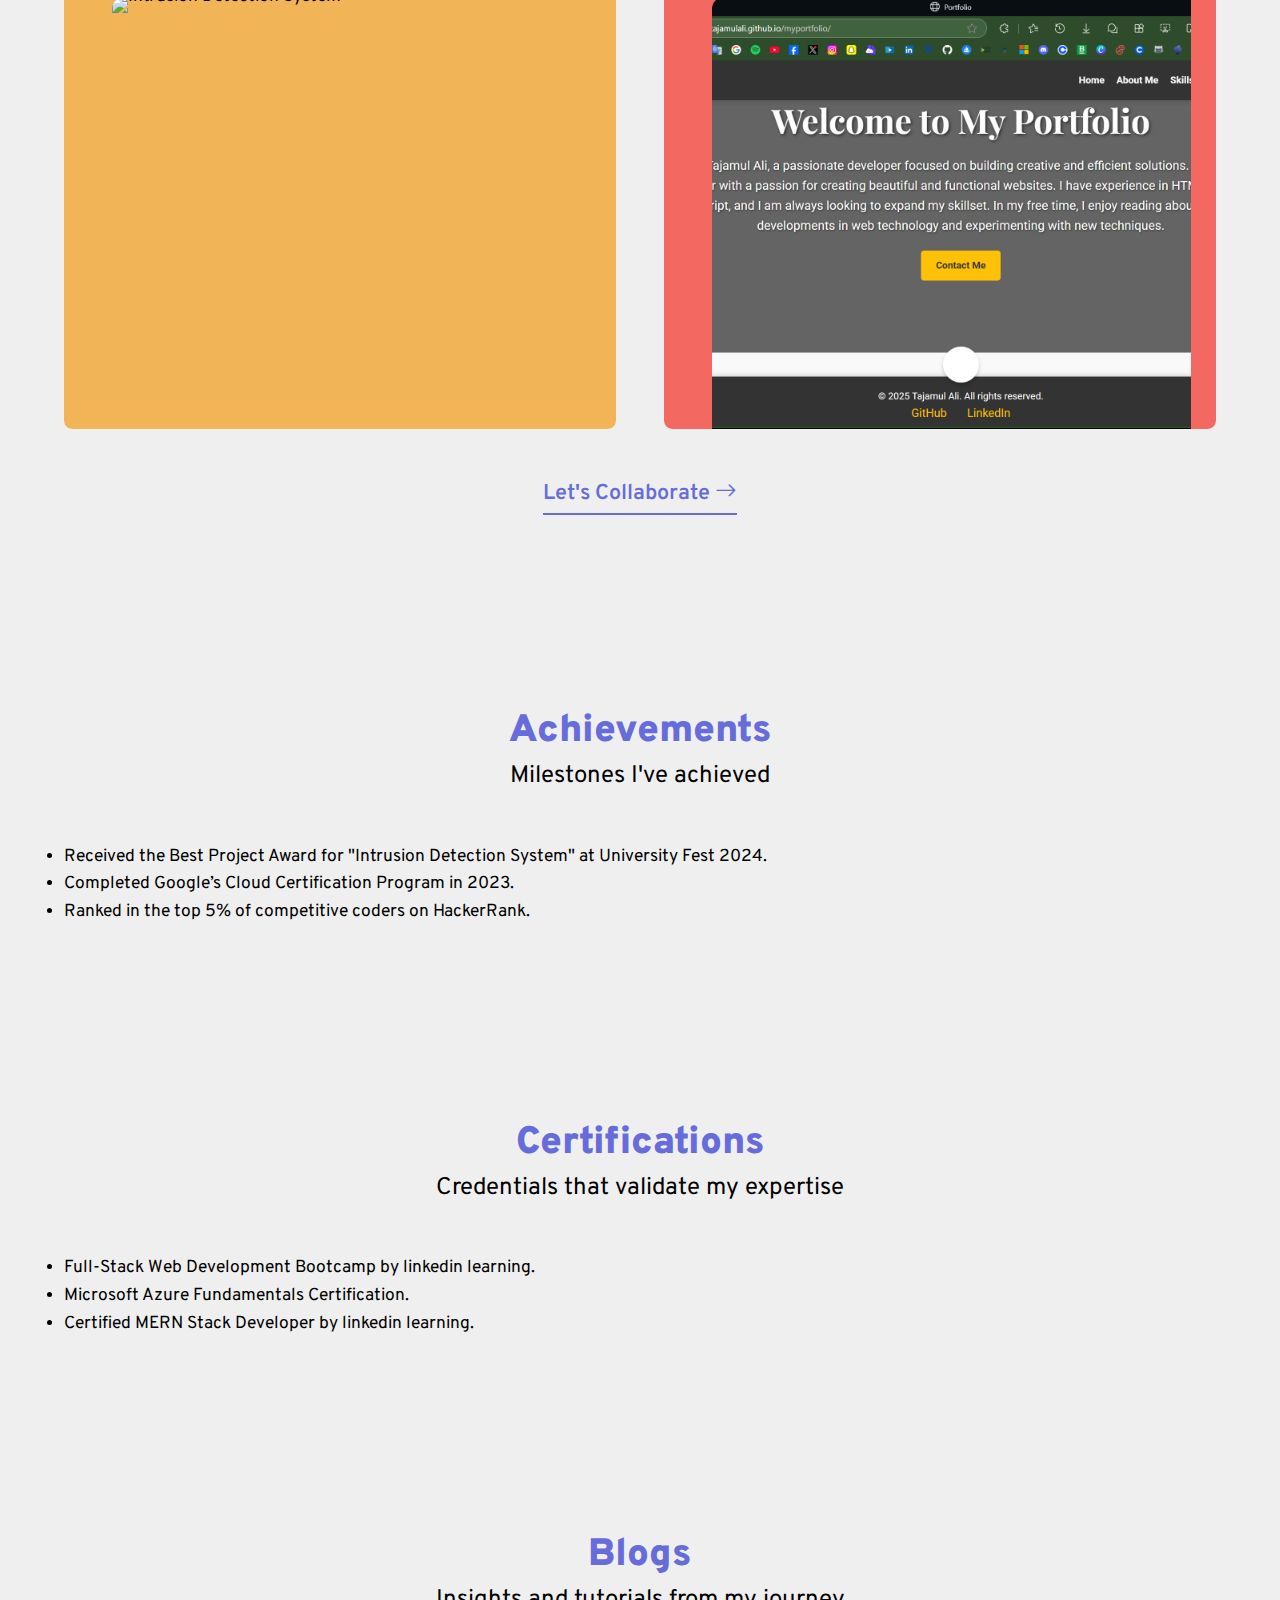
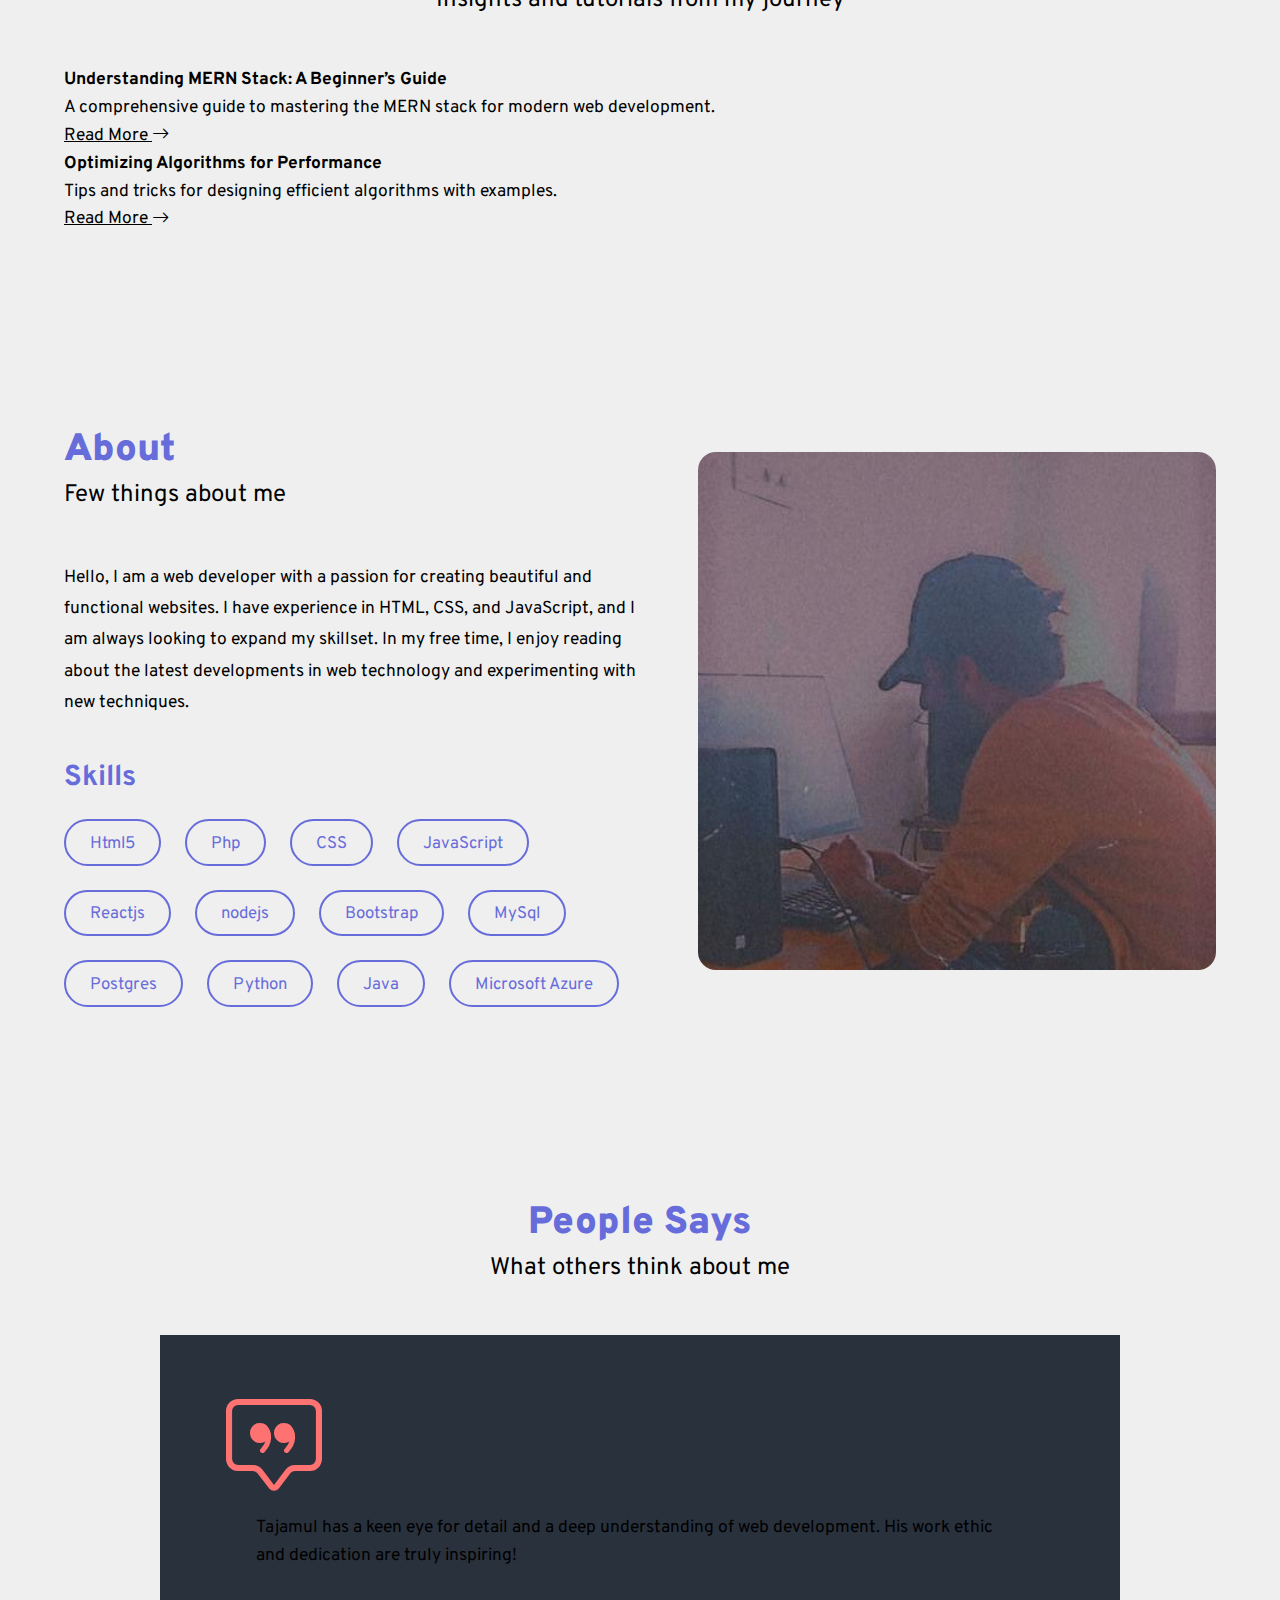
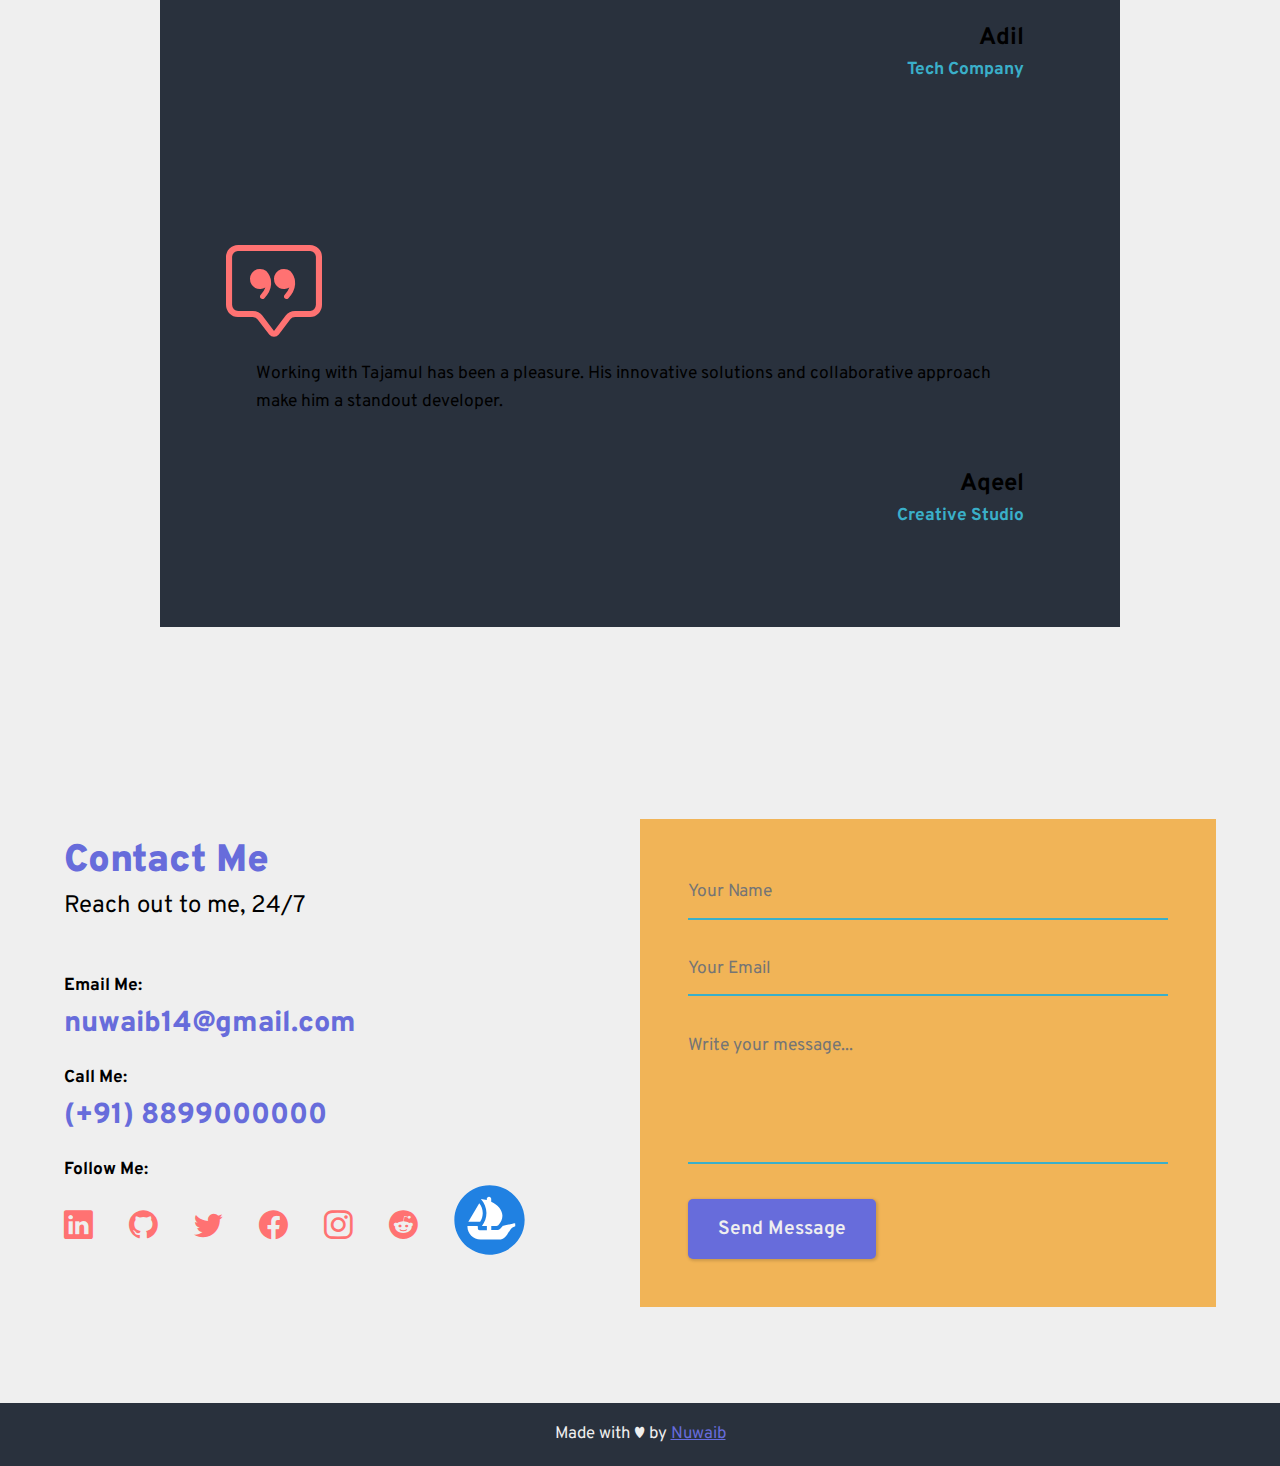
==== commit 3506cec0: "added profile" ====
--- a/index.html
+++ b/index.html
@@ -108,12 +108,12 @@
       <!-- Project 1 -->
       <div class="portfolio__box">
         <div class="portfolio__img">
-          <img src="assets/portfolio-02.jpg" alt="Hotel Booking System" />
+          <img src="assets/hbs.png" alt="Hotel Booking System" />
         </div>
         <div class="portfolio__info">
           <h3 class="portfolio__title">Hotel Booking System</h3>
           <p class="portfolio__content">
-            A full-featured MERN stack project offering seamless online hotel bookings with real-time updates.
+            A full-featured Full stack project offering seamless online hotel bookings with real-time updates.
           </p>
           <a class="portfolio__link" href="https://github.com/tajamulali/hotel-booking-system">
             View Project <i class="bi bi-arrow-right"></i>
@@ -244,7 +244,7 @@
             </ul>
           </div>
           <div class="about__right">
-            <img src="assets/avatar.png" alt="Profile Picture" v />
+            <img src="assets/pic.jpg" alt="Profile Picture"/>
           </div>
         </div>
       </div>
--- a/styles/app.css
+++ b/styles/app.css
@@ -407,7 +407,9 @@
     padding: 2.5rem 0 0 2.5rem;
     line-height: 0; }
     .portfolio__img img {
-      border-top-left-radius: 0.7rem; }
+      border-top-left-radius: 1rem;
+      width: 95%;
+     }
   .portfolio__title {
     font-size: 2.4rem;
     margin: 1rem 0;
@@ -599,7 +601,7 @@
     display: flex;
     flex-direction: column;
     gap: 2rem;
-    background-color: var(--color-darkest);
+    background-color: var(--color-orange);
     padding: 4rem; }
   .contact__fields label {
     position: absolute;
@@ -611,7 +613,7 @@
     padding-left: 0;
     background: transparent;
     border: none;
-    border-bottom: 2px solid var(--color-darker); }
+    border-bottom: 2px solid var(--color-accent); }
   .contact__fields textarea {
     resize: none;
     height: 12rem; }
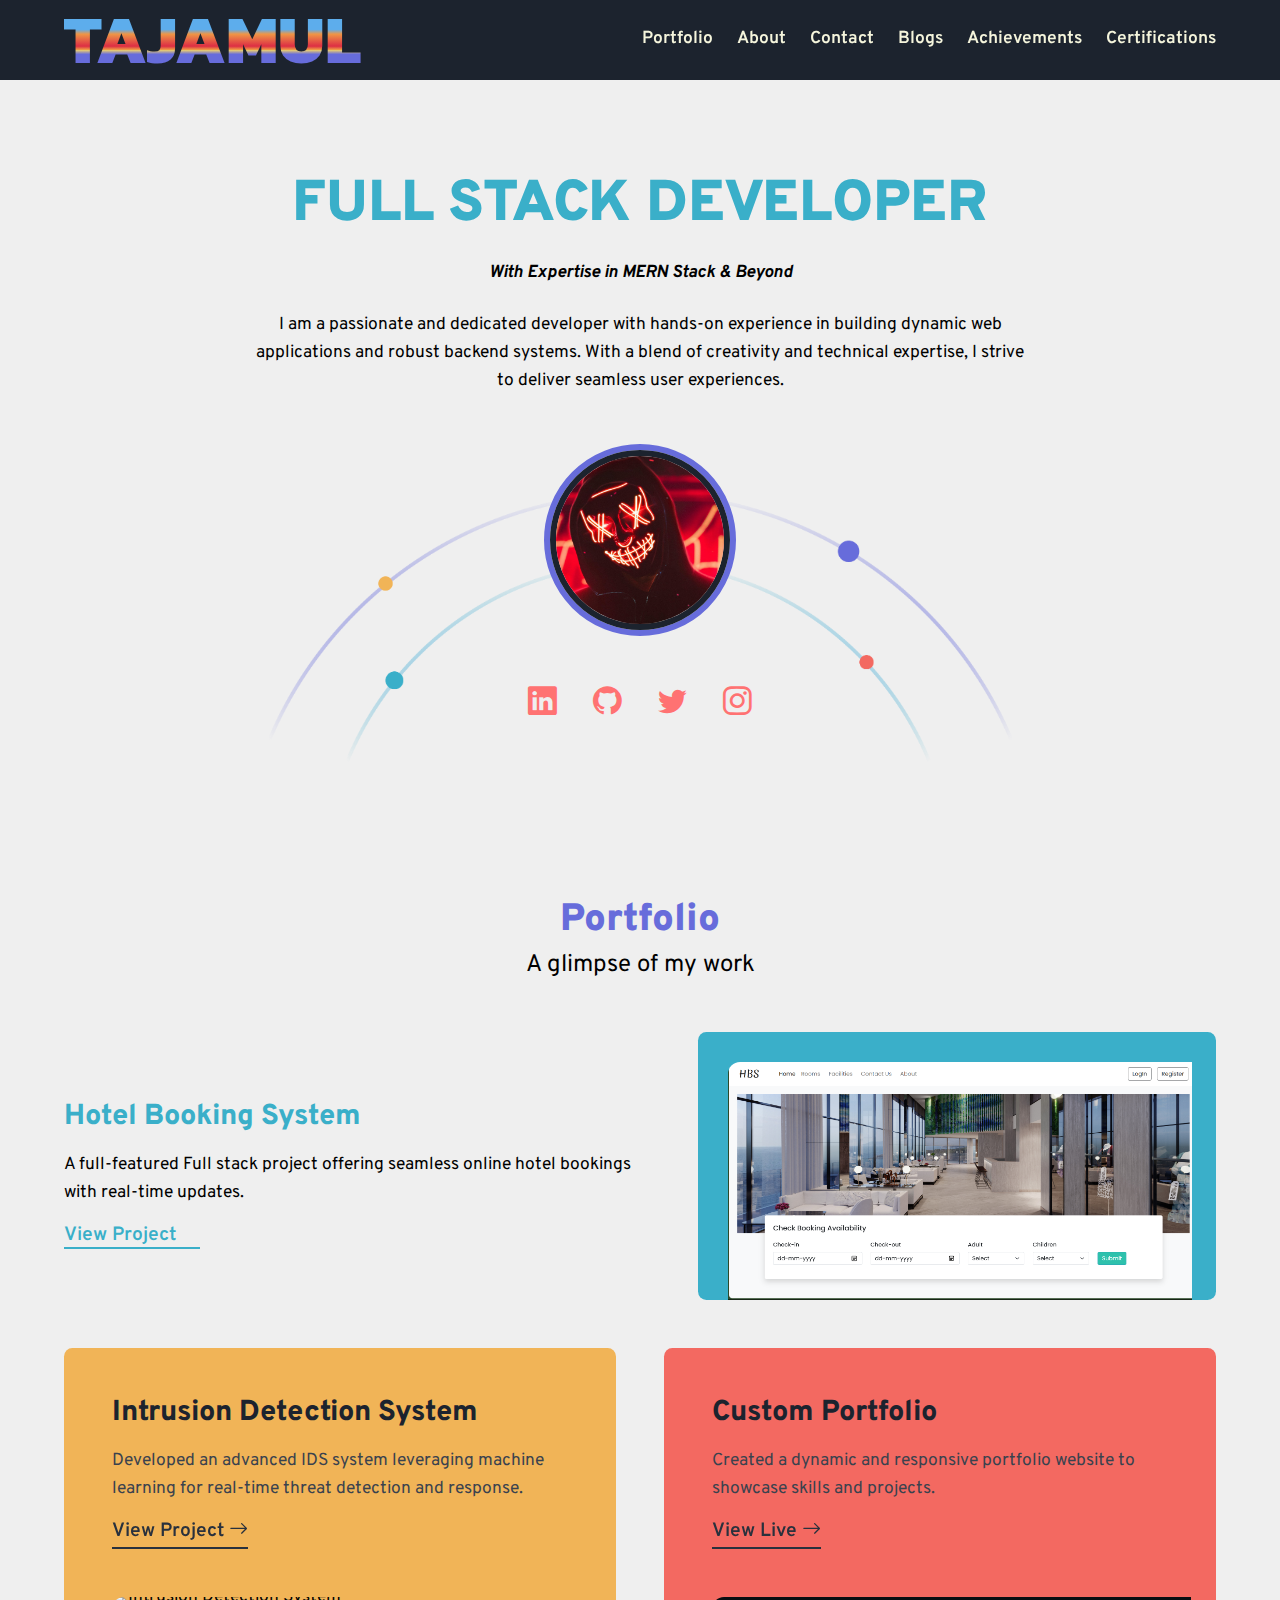
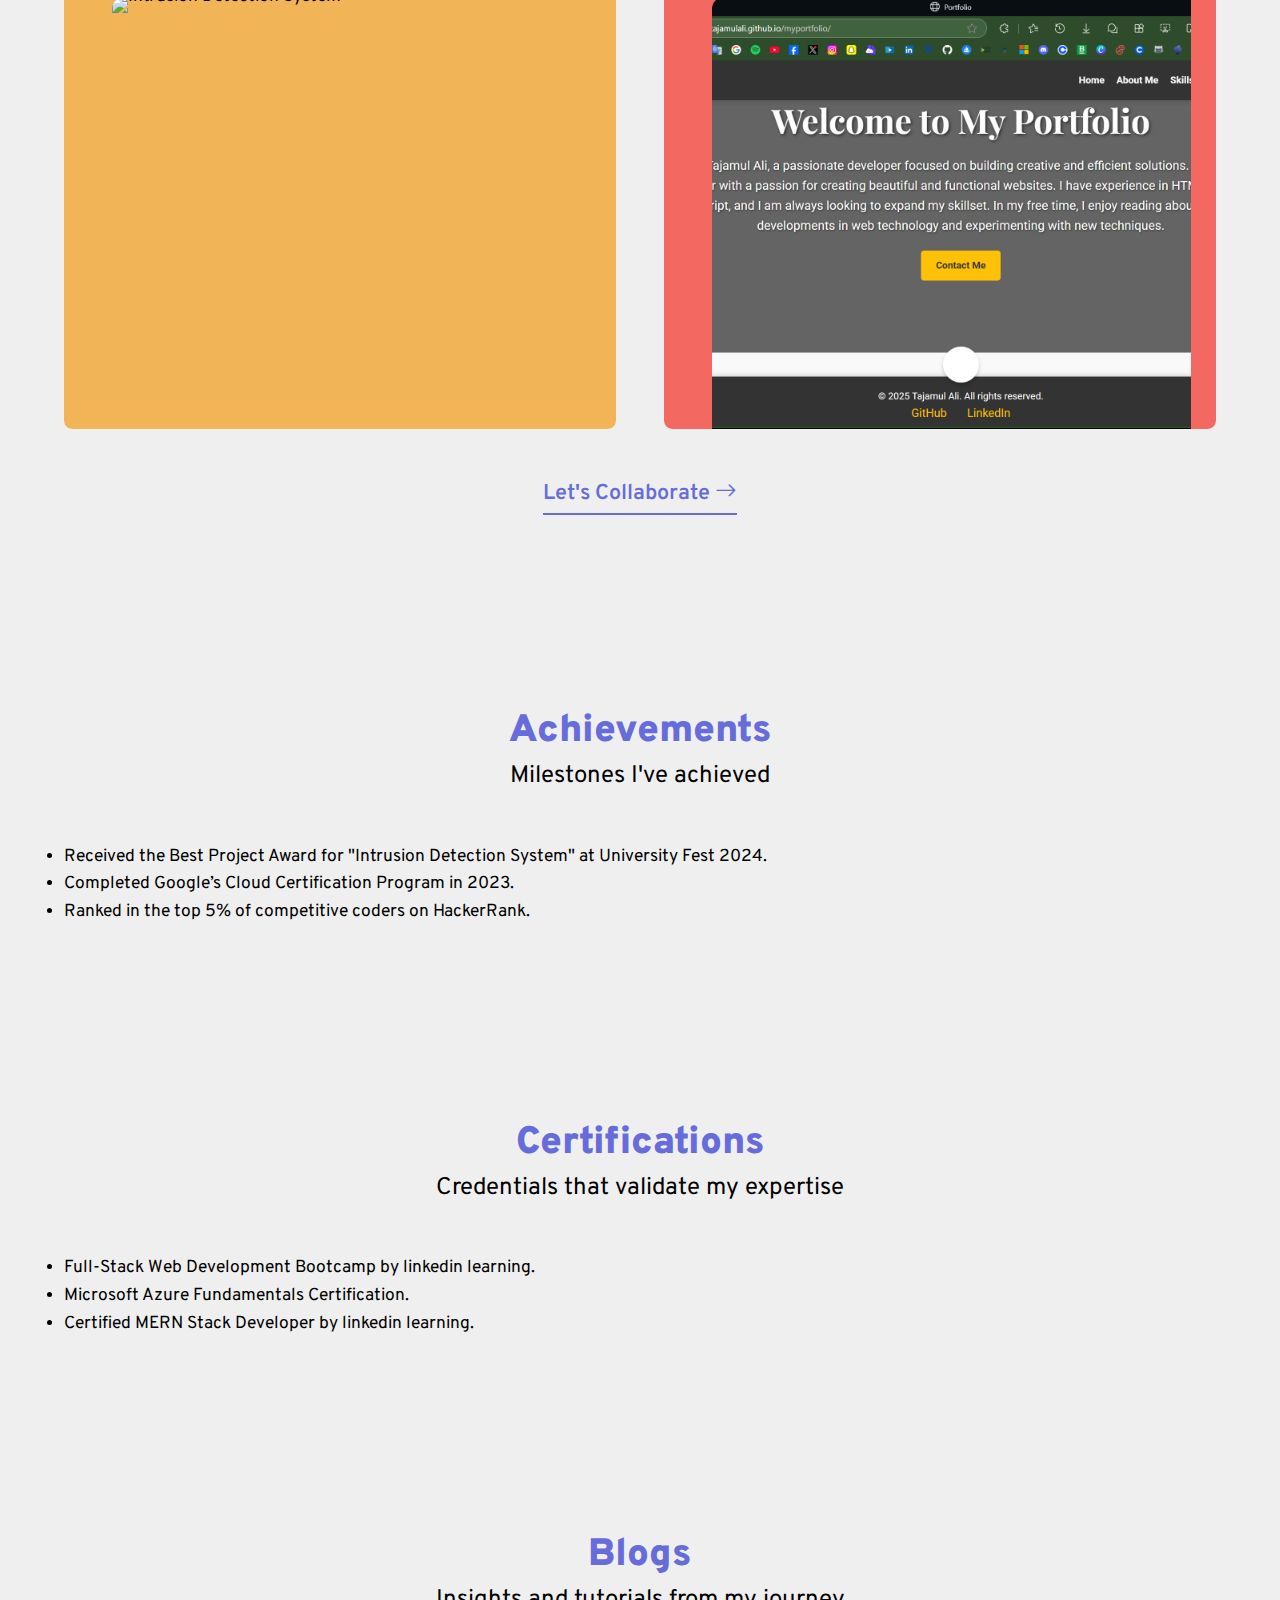
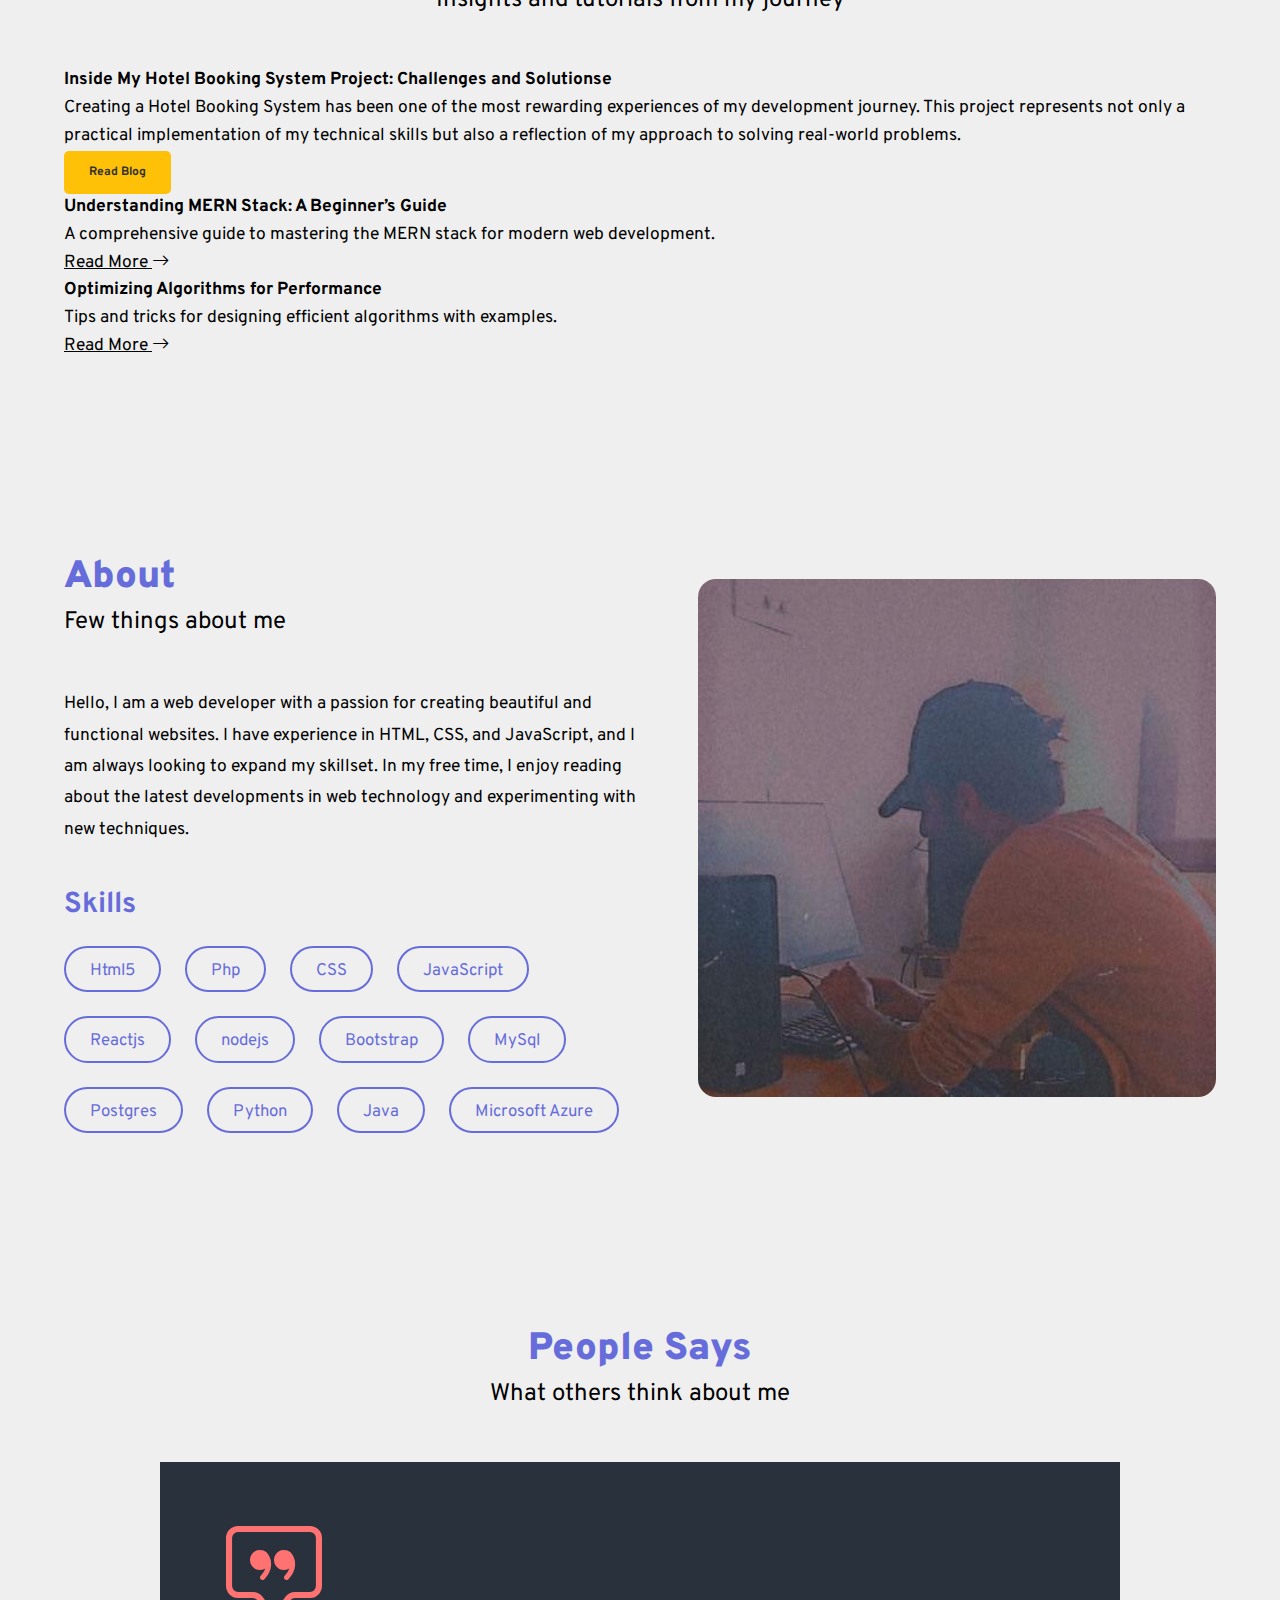
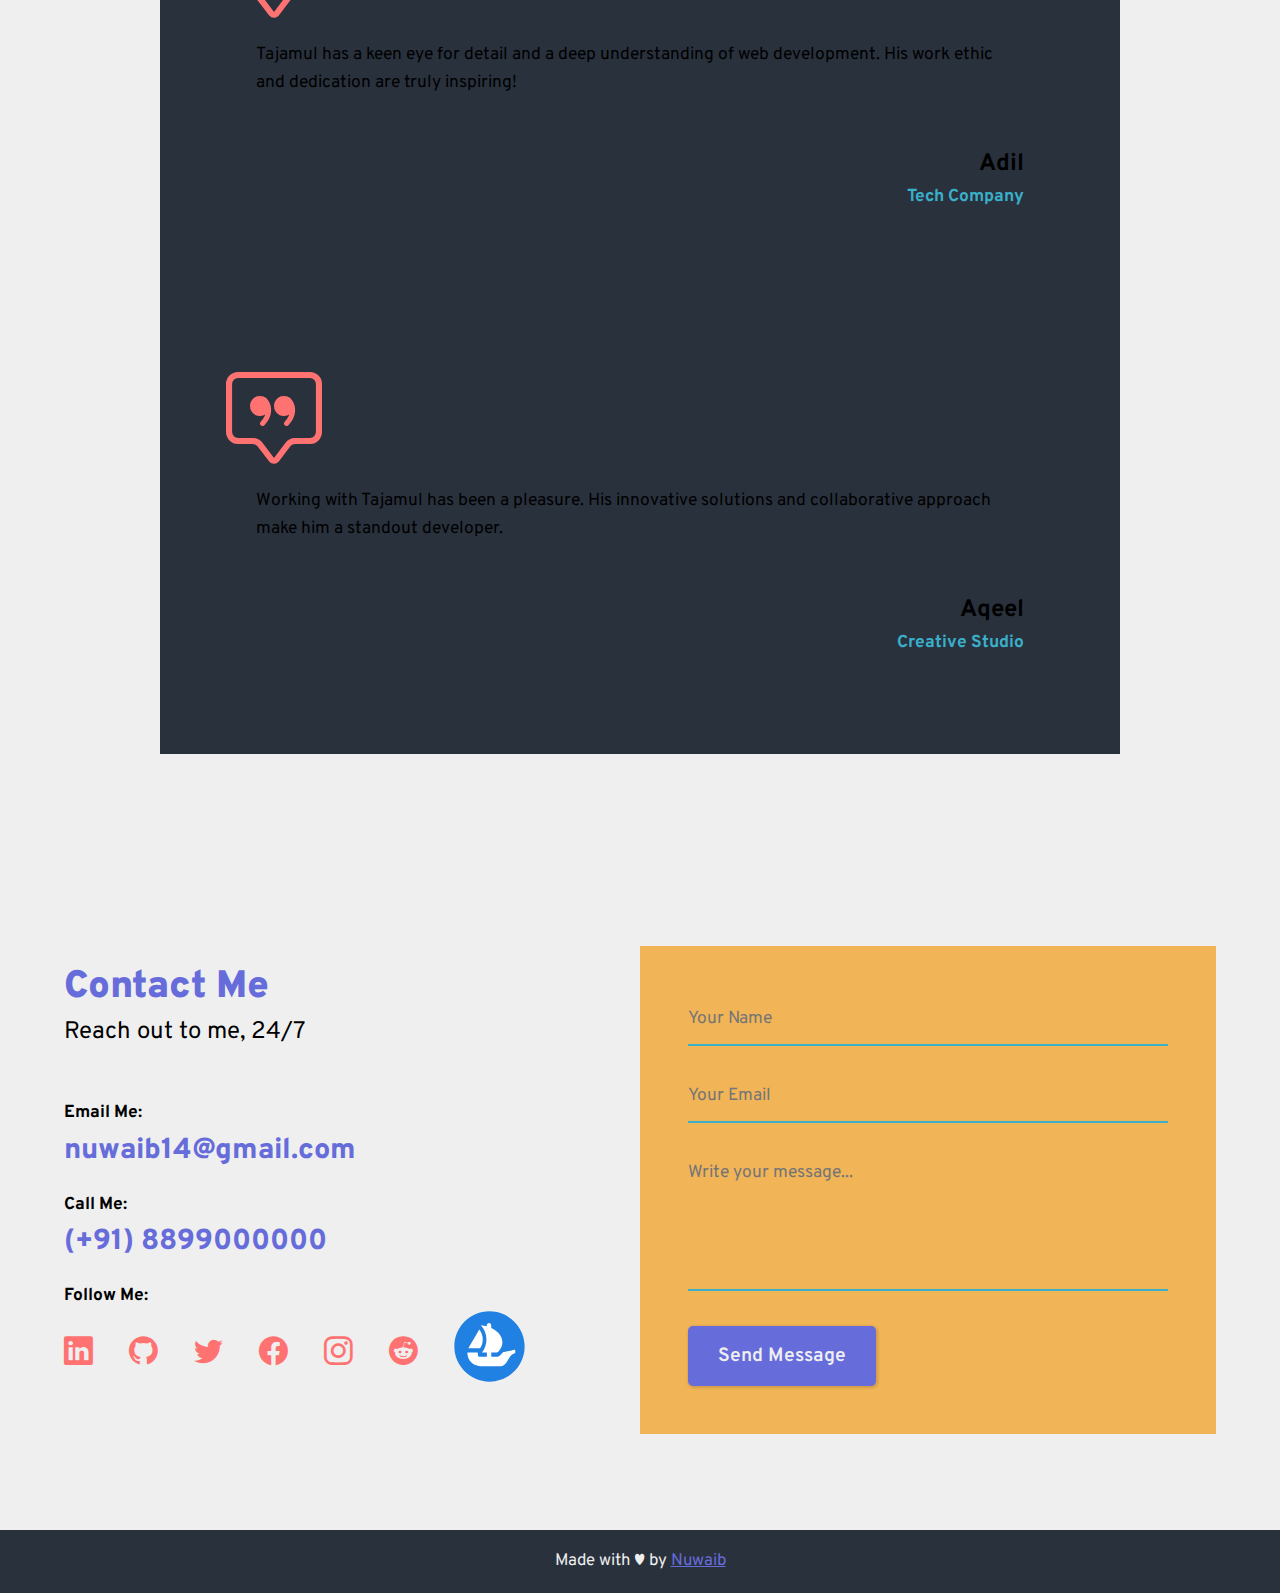
==== commit e22e0d90: "updated blog" ====
--- a/index.html
+++ b/index.html
@@ -197,6 +197,15 @@
       <p class="section__subtitle">Insights and tutorials from my journey</p>
     </div>
     <div class="blogs">
+      <div class="blogs__item">
+        <h3>Inside My Hotel Booking System Project: Challenges and Solutionse</h3>
+        <p>Creating a Hotel Booking System has been one of the most rewarding experiences of my development journey. 
+          This project represents not only a practical implementation of my technical skills but also a reflection of 
+          my approach to solving real-world problems.
+        </p>
+        <a href="blogs/blog1.html" class="blog-btn">Read Blog</a>
+
+      </div>
       <div class="blogs__item">
         <h3>Understanding MERN Stack: A Beginner’s Guide</h3>
         <p>A comprehensive guide to mastering the MERN stack for modern web development.</p>
--- a/styles/app.css
+++ b/styles/app.css
@@ -676,4 +676,18 @@
     margin: 4rem 0; }
     .portfolioSingle__content a {
       color: var(--color-accent);
-      font-weight: var(--font-semi-bold); }
+      font-weight: var(--font-semi-bold); 
+    }
+
+    .blog-btn{
+        display: inline-block;
+        padding: 12px 25px;
+        font-size: 1rem;
+        color: #333;
+        background-color: #ffc107;
+        border: none;
+        border-radius: 5px;
+        text-decoration: none;
+        font-weight: bold;
+        transition: background-color 0.3s ease, color 0.3s ease;
+    }
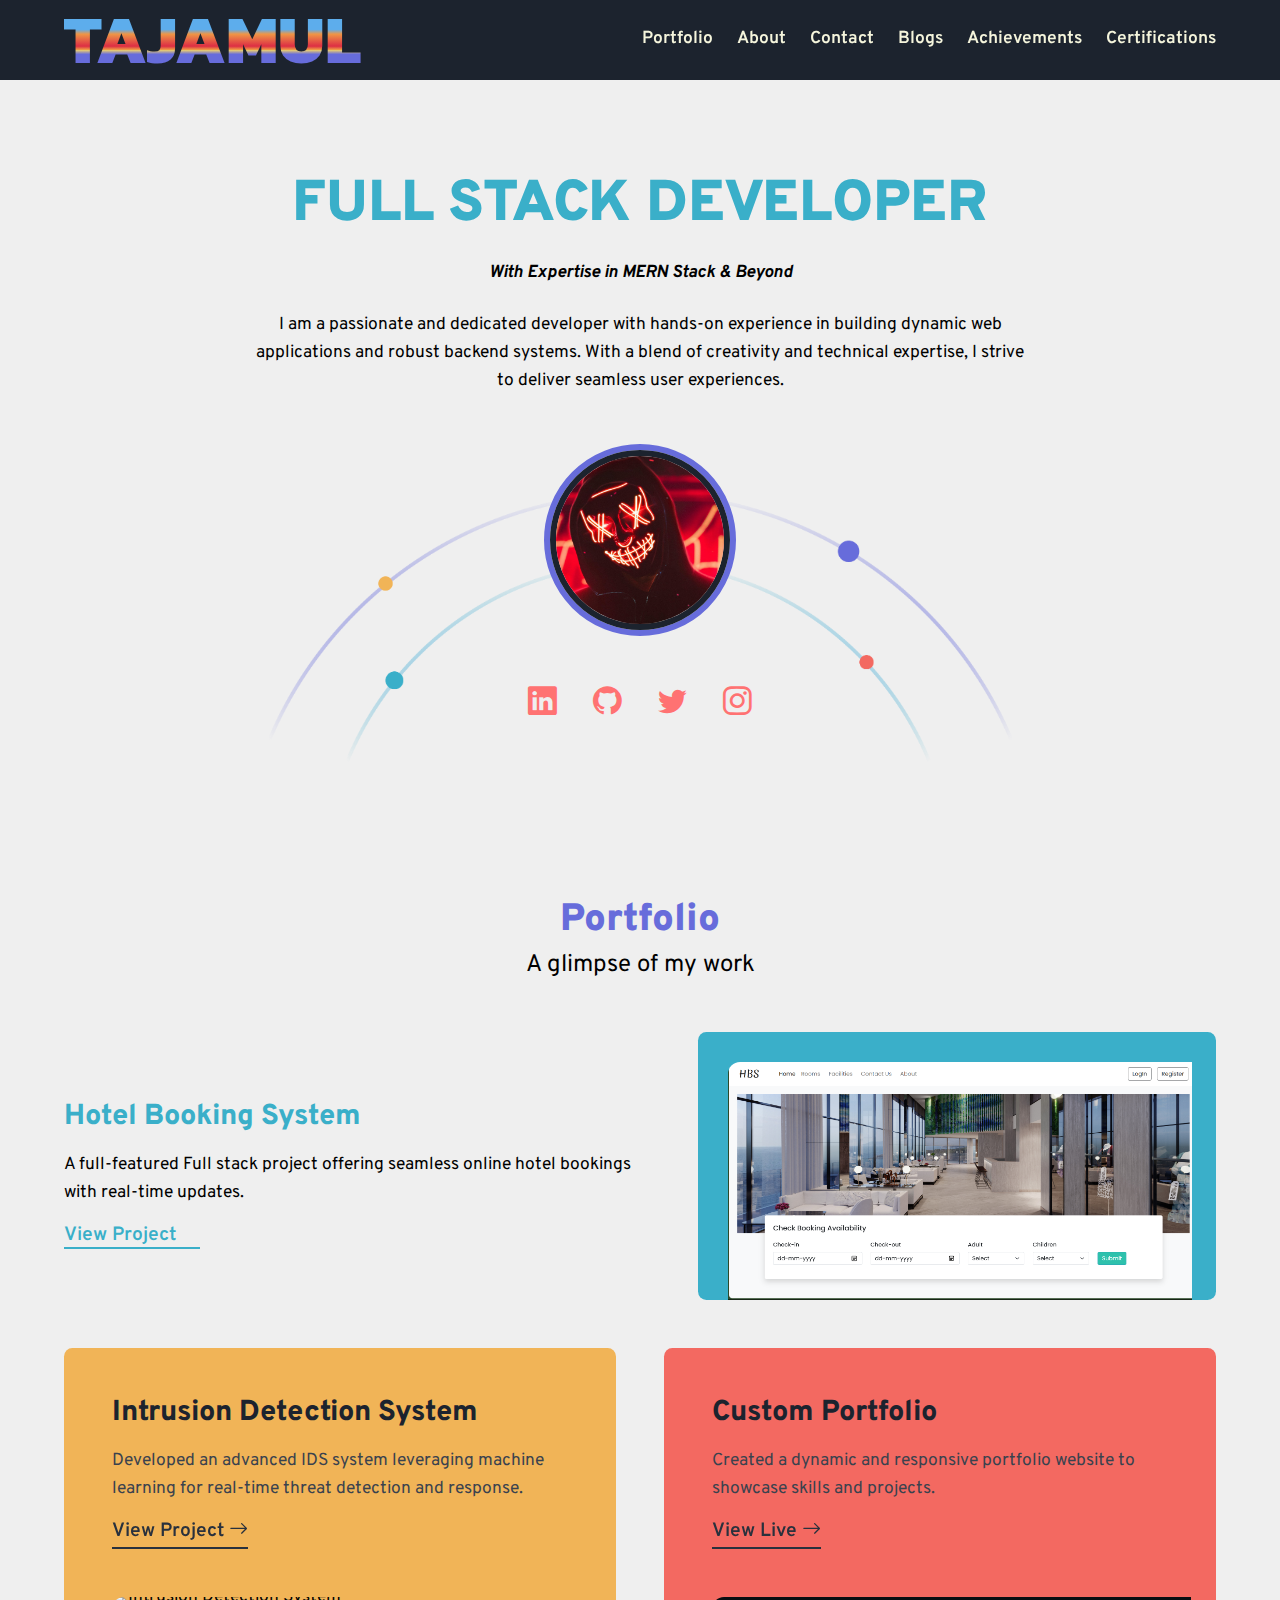
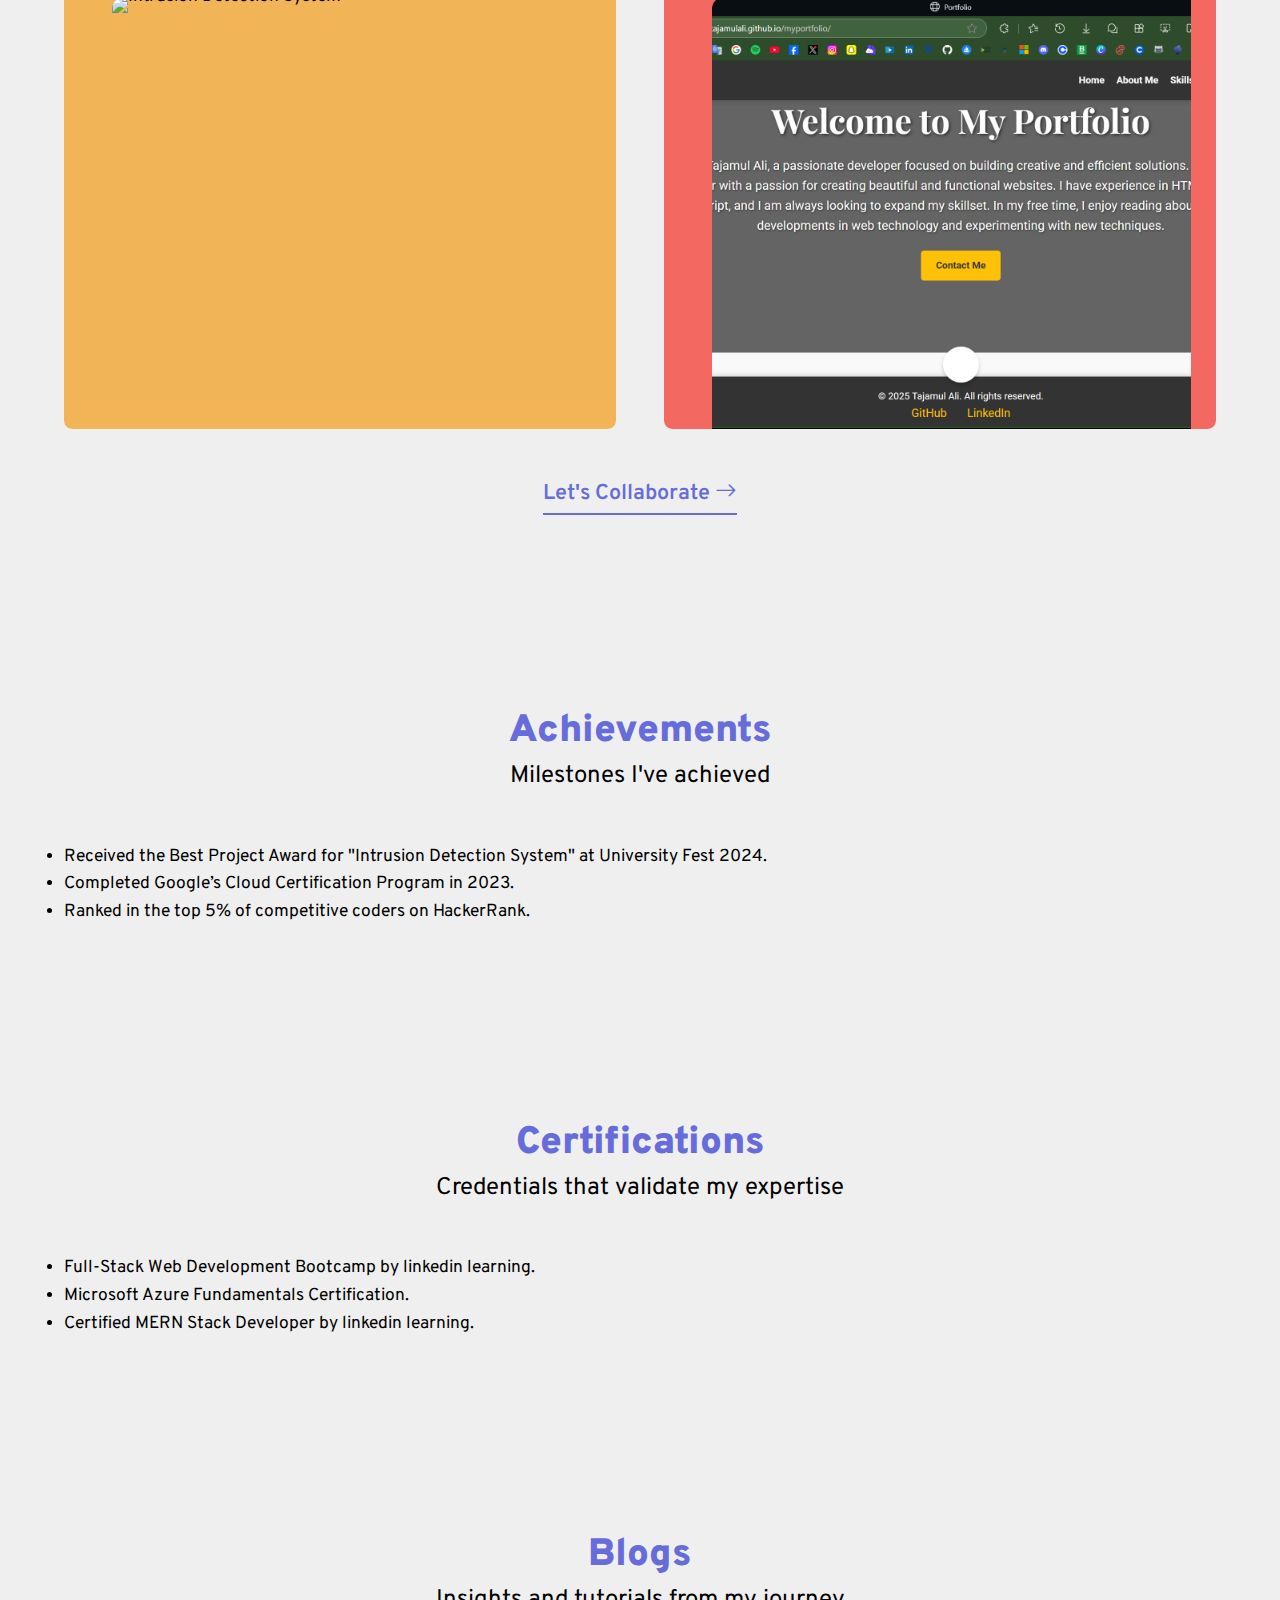
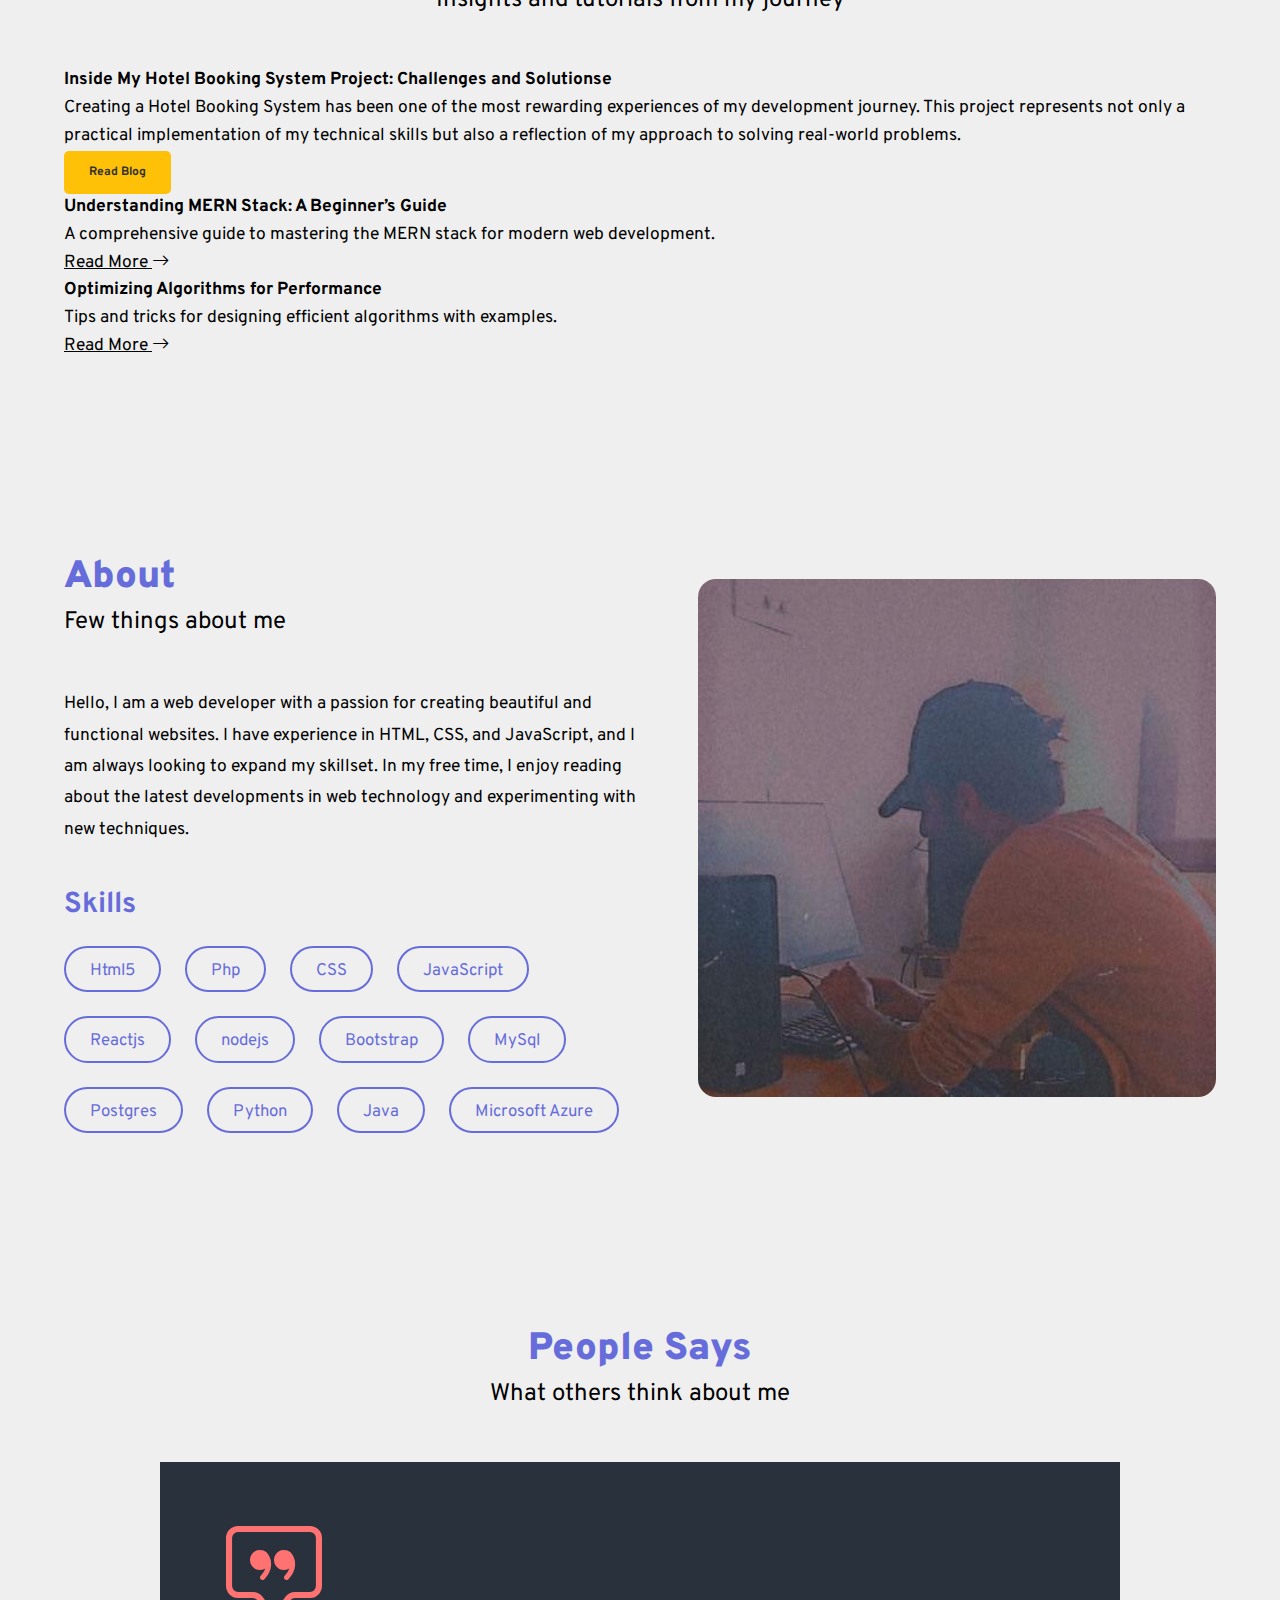
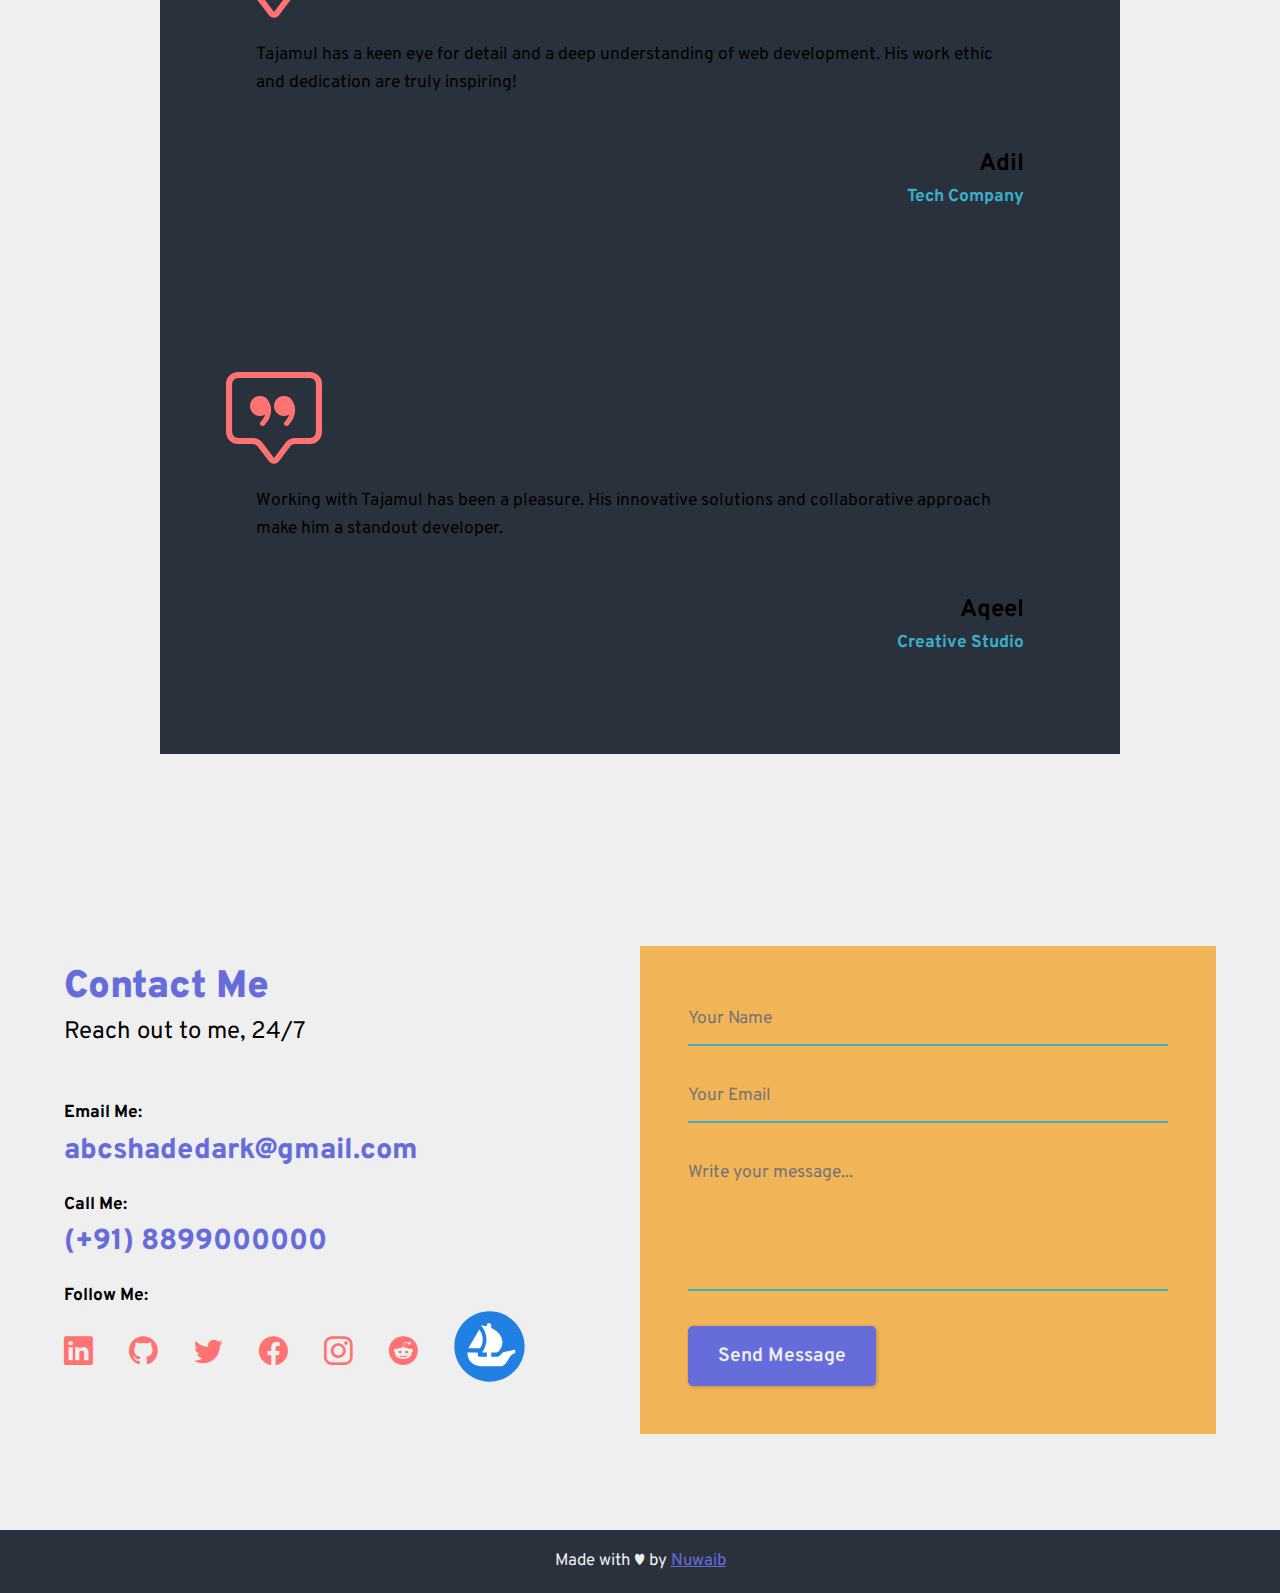
==== commit 96f31856: "cmail" ====
--- a/index.html
+++ b/index.html
@@ -328,7 +328,7 @@
             </div>
             <div class="contact__info">
               <p>Email Me:</p>
-              <a href="mailto:">nuwaib14@gmail.com</a>
+              <a href="mailto:">abcshadedark@gmail.com</a>
             </div>
 
             <div class="contact__info">
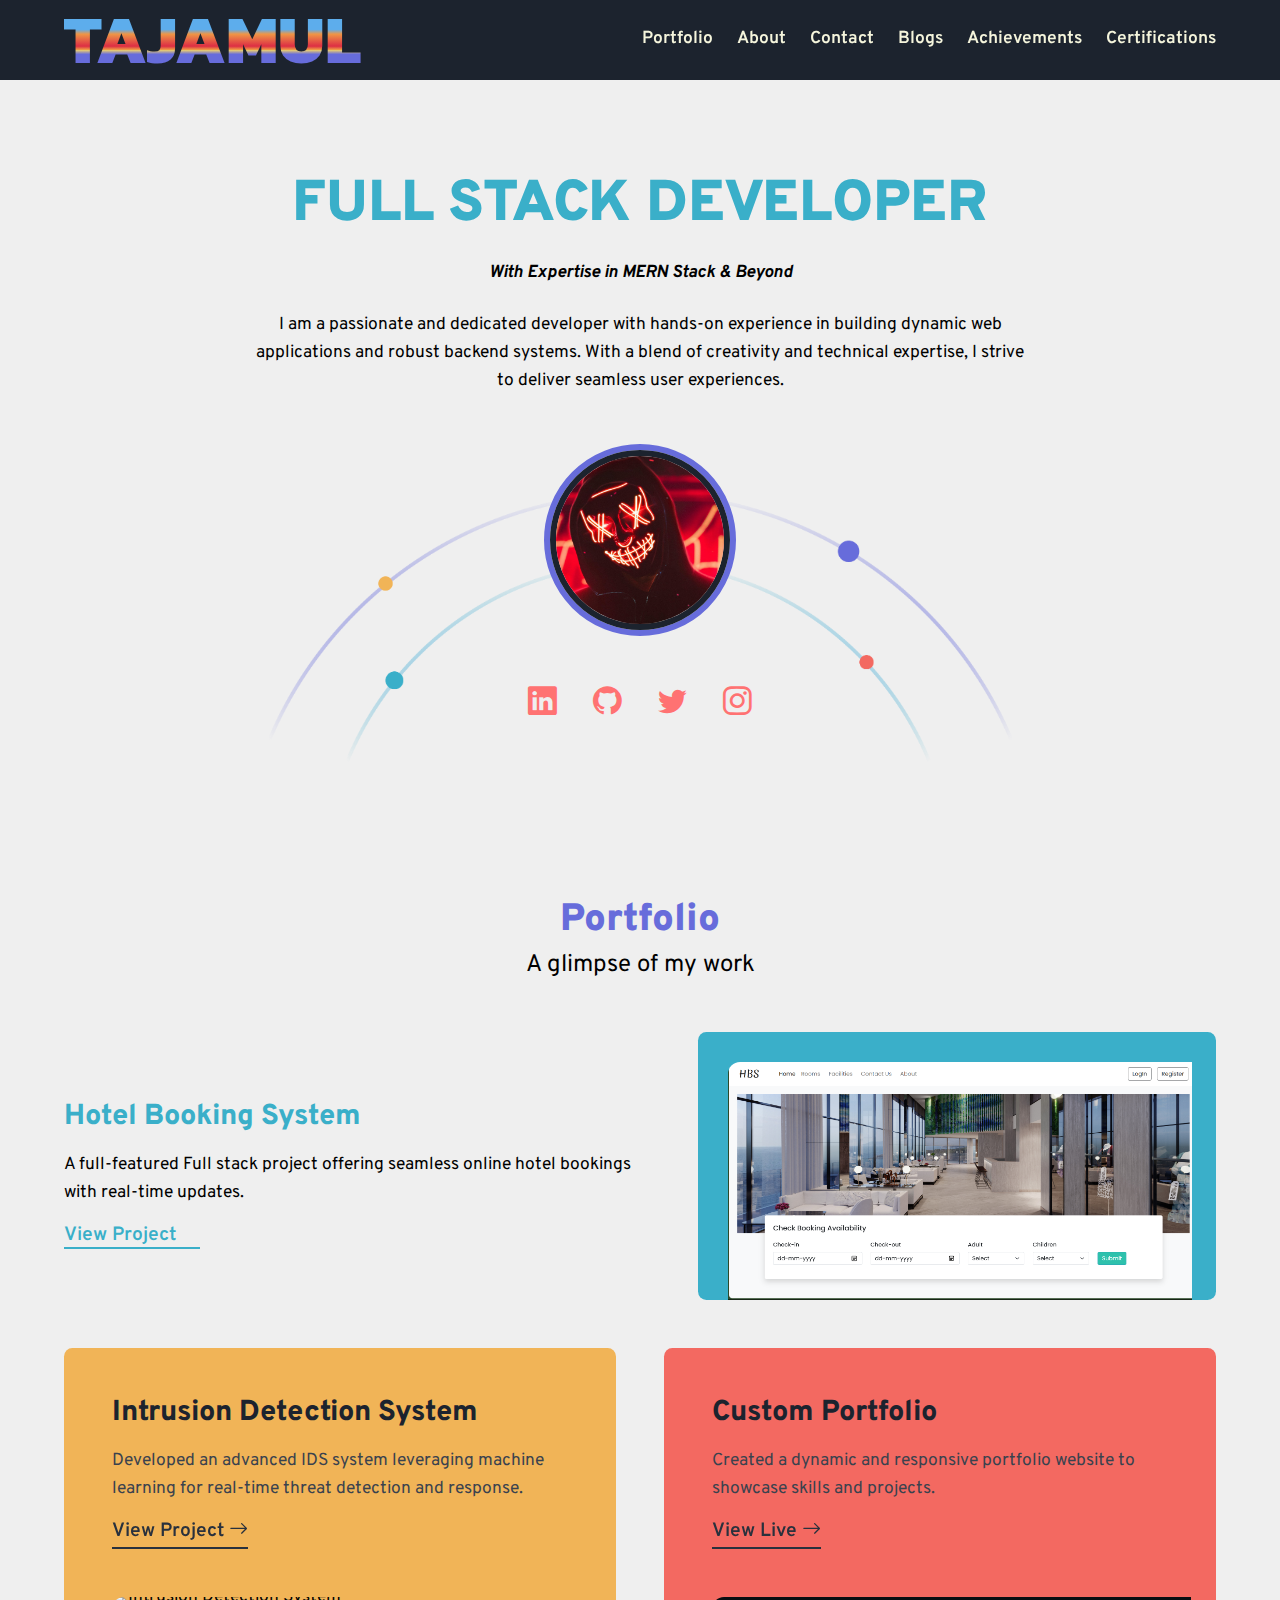
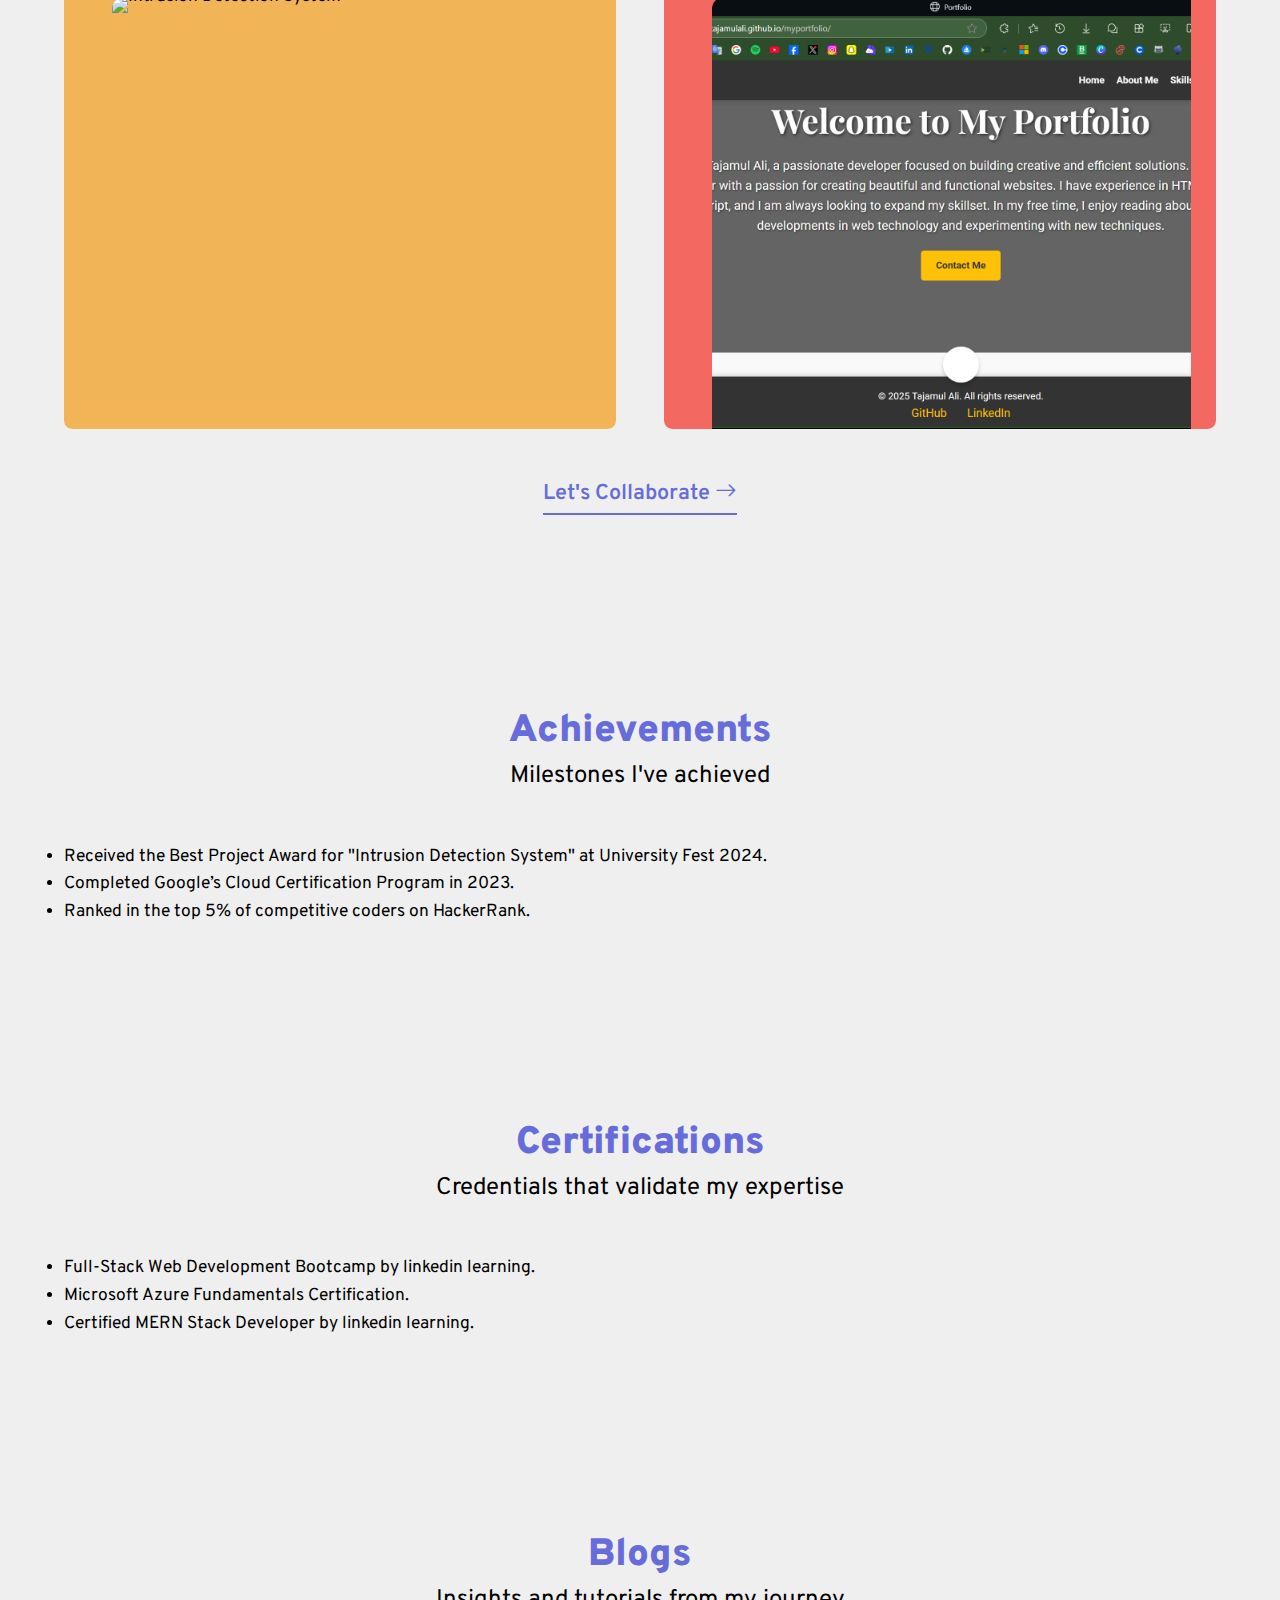
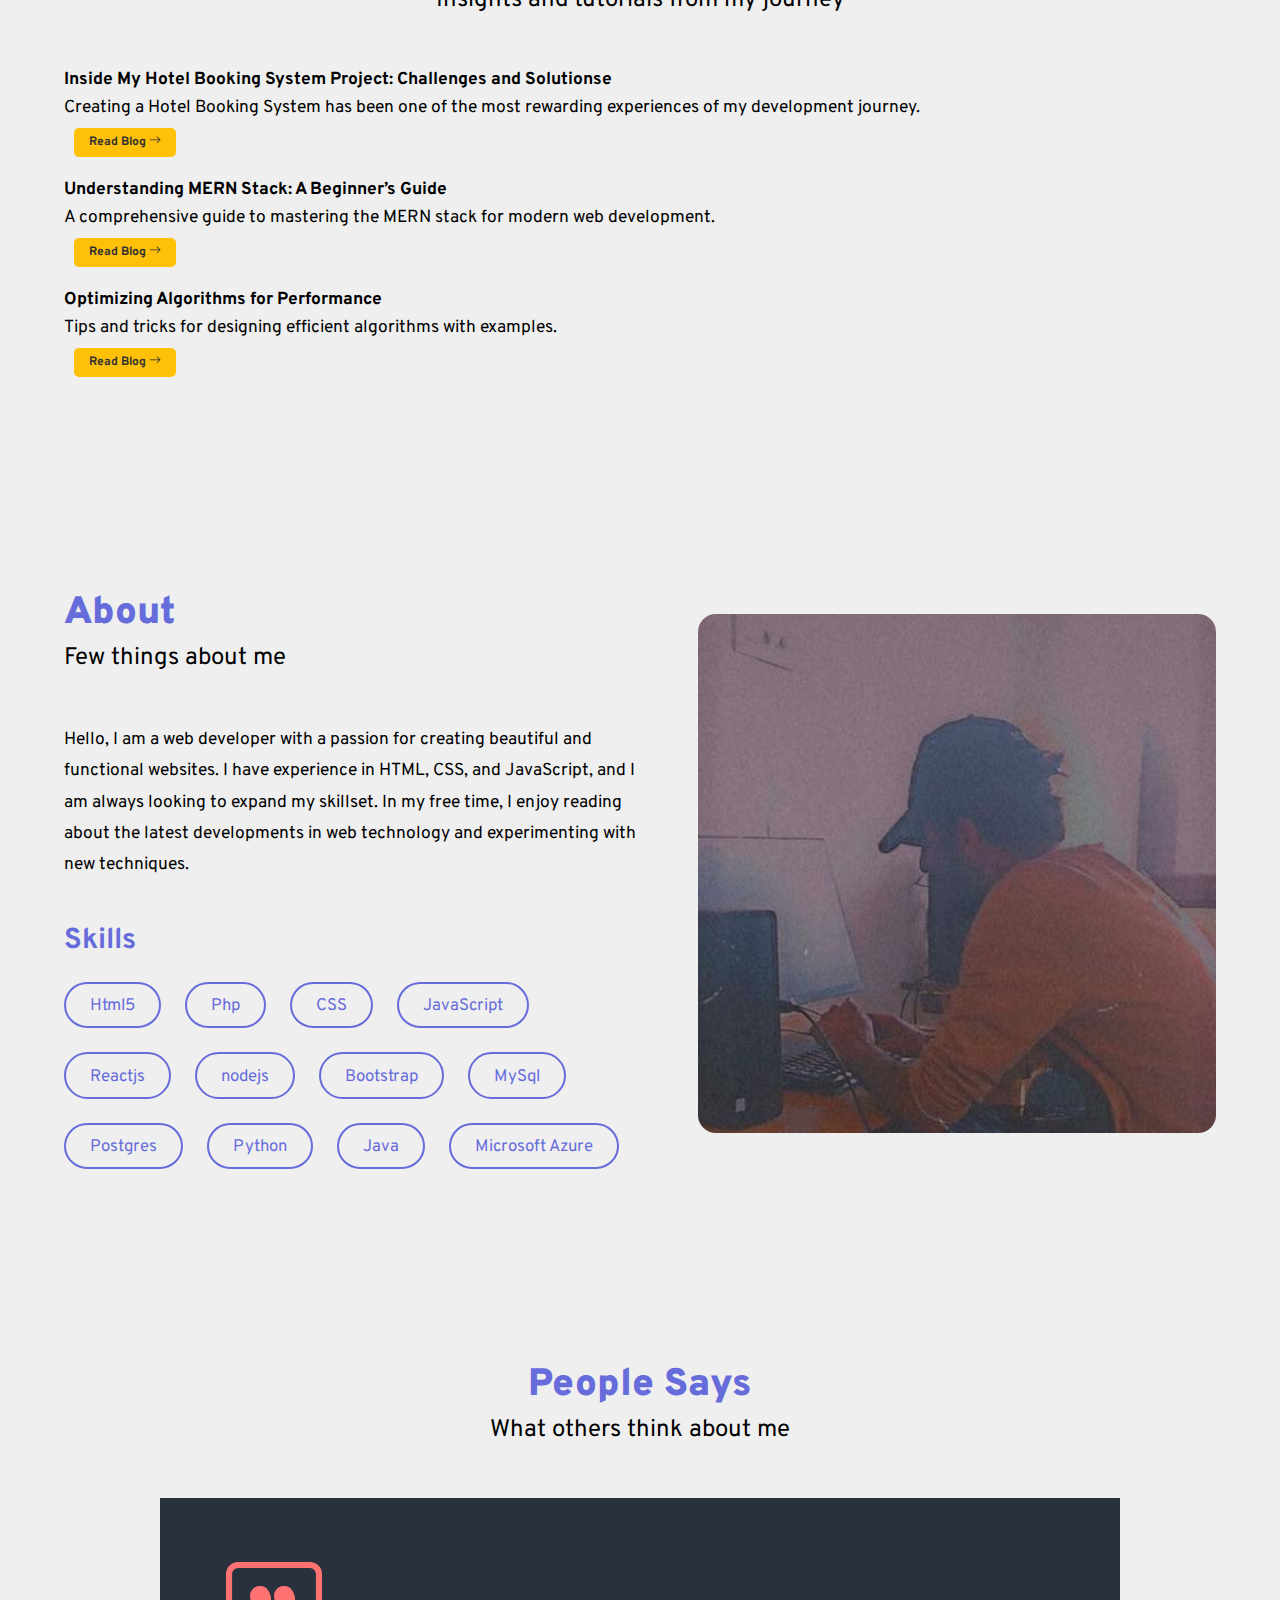
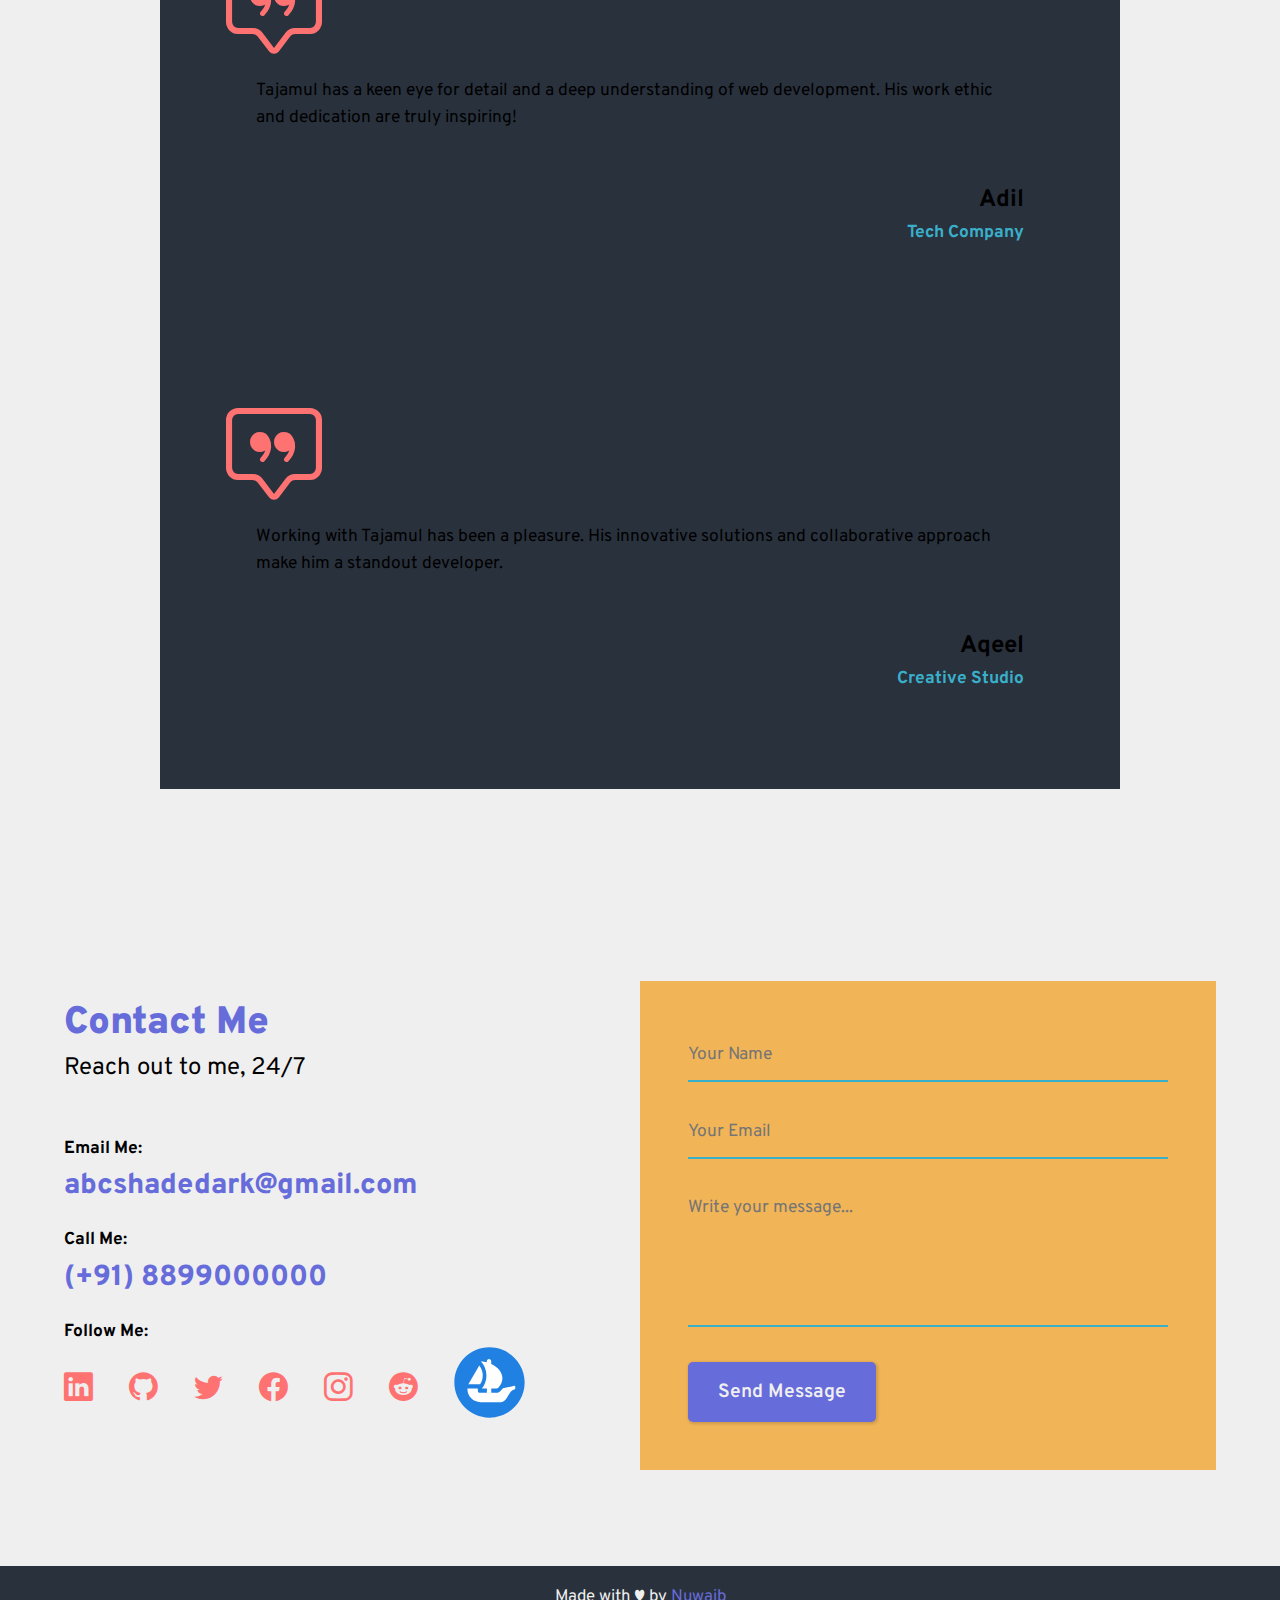
==== commit 0375d0df: "blog2" ====
--- a/index.html
+++ b/index.html
@@ -199,22 +199,20 @@
     <div class="blogs">
       <div class="blogs__item">
         <h3>Inside My Hotel Booking System Project: Challenges and Solutionse</h3>
-        <p>Creating a Hotel Booking System has been one of the most rewarding experiences of my development journey. 
-          This project represents not only a practical implementation of my technical skills but also a reflection of 
-          my approach to solving real-world problems.
-        </p>
-        <a href="blogs/blog1.html" class="blog-btn">Read Blog</a>
+        <p>Creating a Hotel Booking System has been one of the most rewarding experiences of my development journey. </p>
+        <a href="blogs/blog1.html" class="blogs_link">Read Blog <i class="bi bi-arrow-right"></i></a>
+
 
       </div>
       <div class="blogs__item">
         <h3>Understanding MERN Stack: A Beginner’s Guide</h3>
         <p>A comprehensive guide to mastering the MERN stack for modern web development.</p>
-        <a href="#" class="blogs__link">Read More <i class="bi bi-arrow-right"></i></a>
+        <a href="blogs/blog2.html" class="blogs_link">Read Blog <i class="bi bi-arrow-right"></i></a>
       </div>
       <div class="blogs__item">
         <h3>Optimizing Algorithms for Performance</h3>
         <p>Tips and tricks for designing efficient algorithms with examples.</p>
-        <a href="#" class="blogs__link">Read More <i class="bi bi-arrow-right"></i></a>
+        <a href="blogs/blog3.html" class="blogs_link">Read Blog <i class="bi bi-arrow-right"></i></a>
       </div>
     </div>
   </div>
--- a/styles/app.css
+++ b/styles/app.css
@@ -679,9 +679,10 @@
       font-weight: var(--font-semi-bold); 
     }
 
-    .blog-btn{
+    .blogs_link{
         display: inline-block;
-        padding: 12px 25px;
+        padding: 5px 15px;
+        margin: 5px 20px 20px 10px;
         font-size: 1rem;
         color: #333;
         background-color: #ffc107;
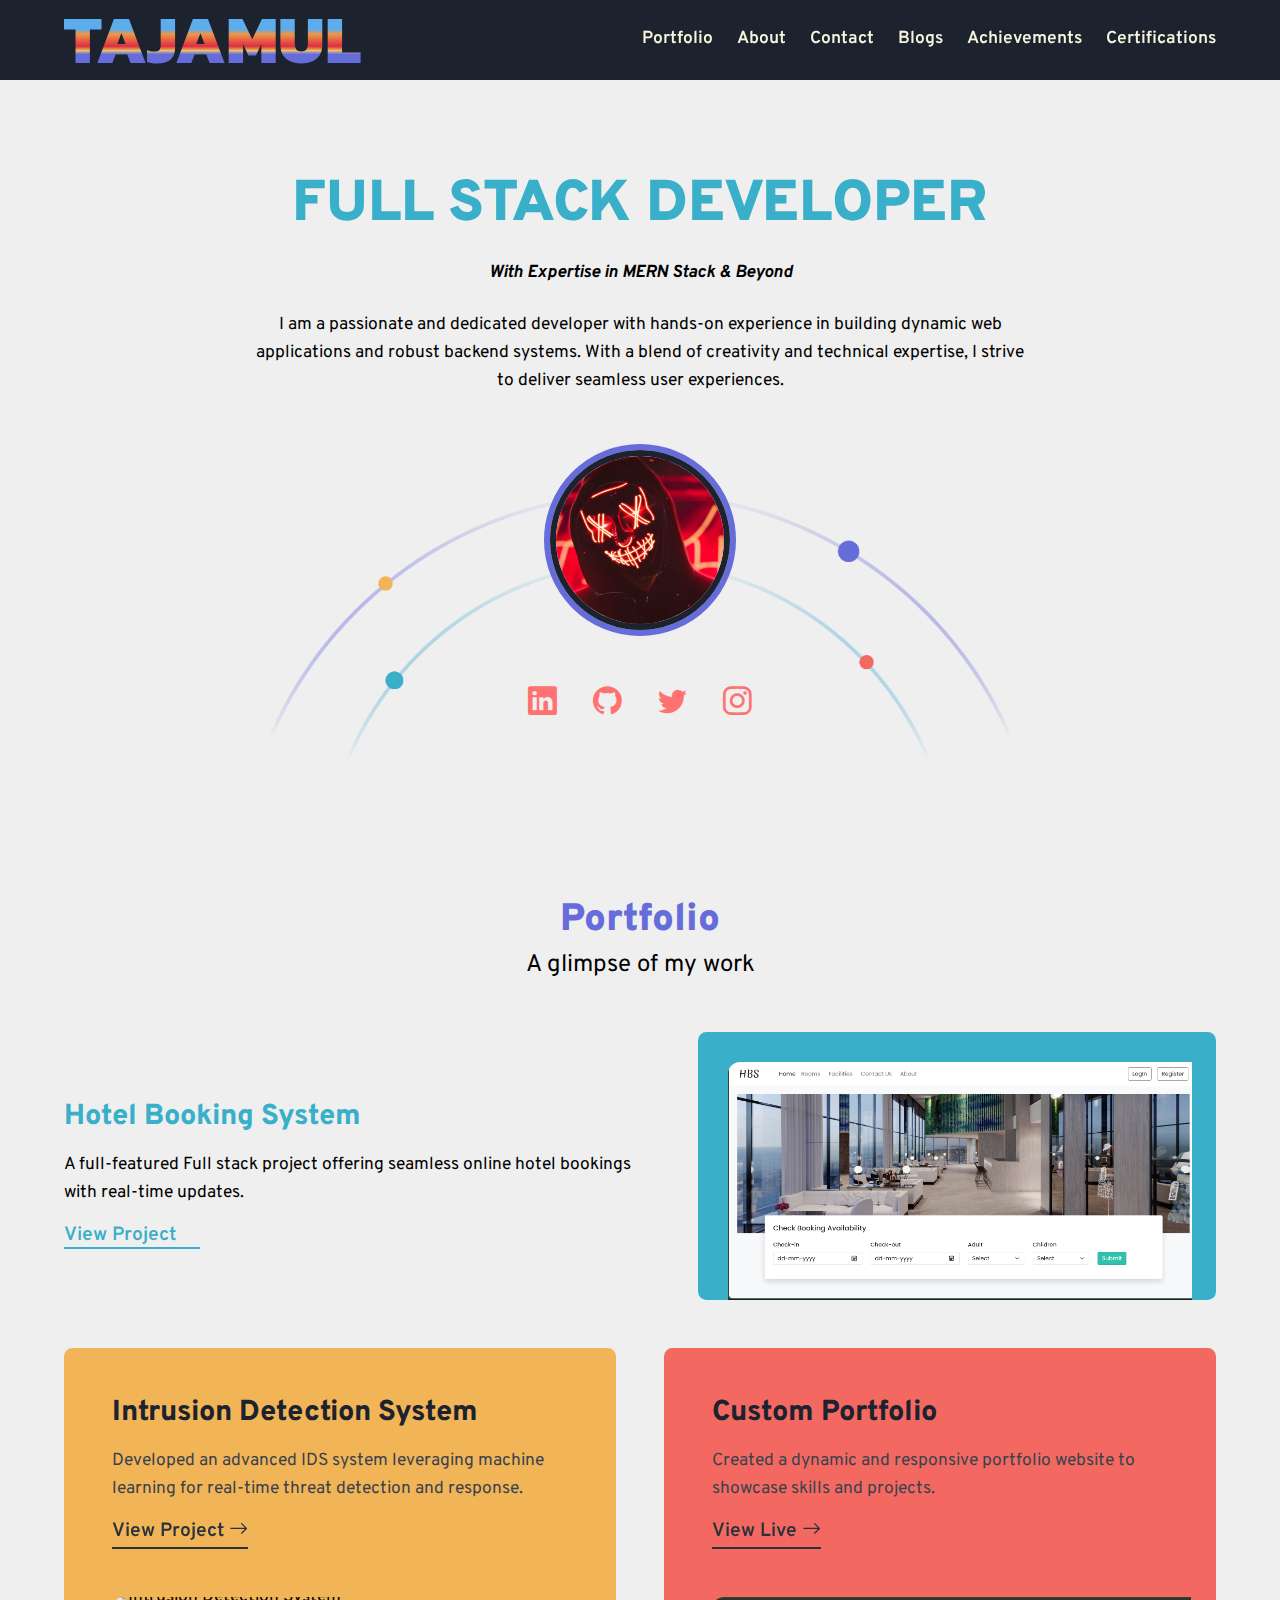
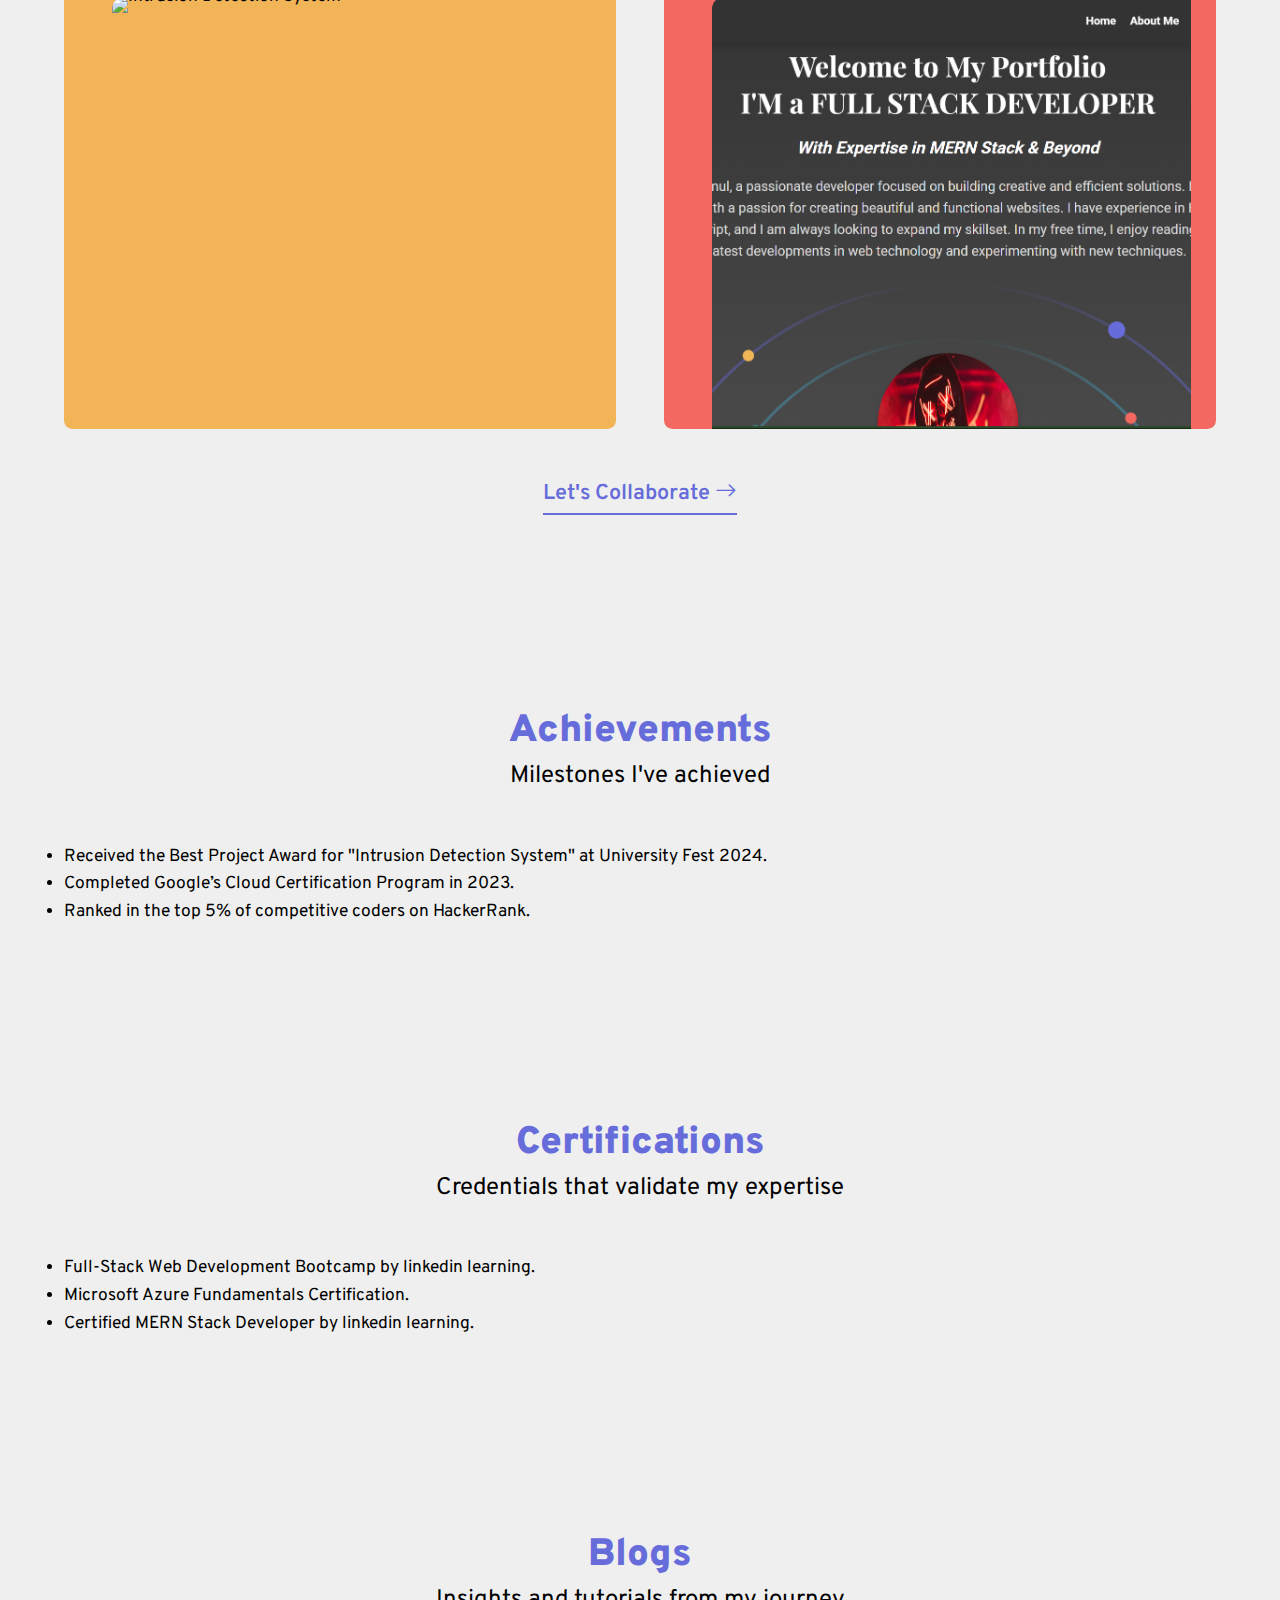
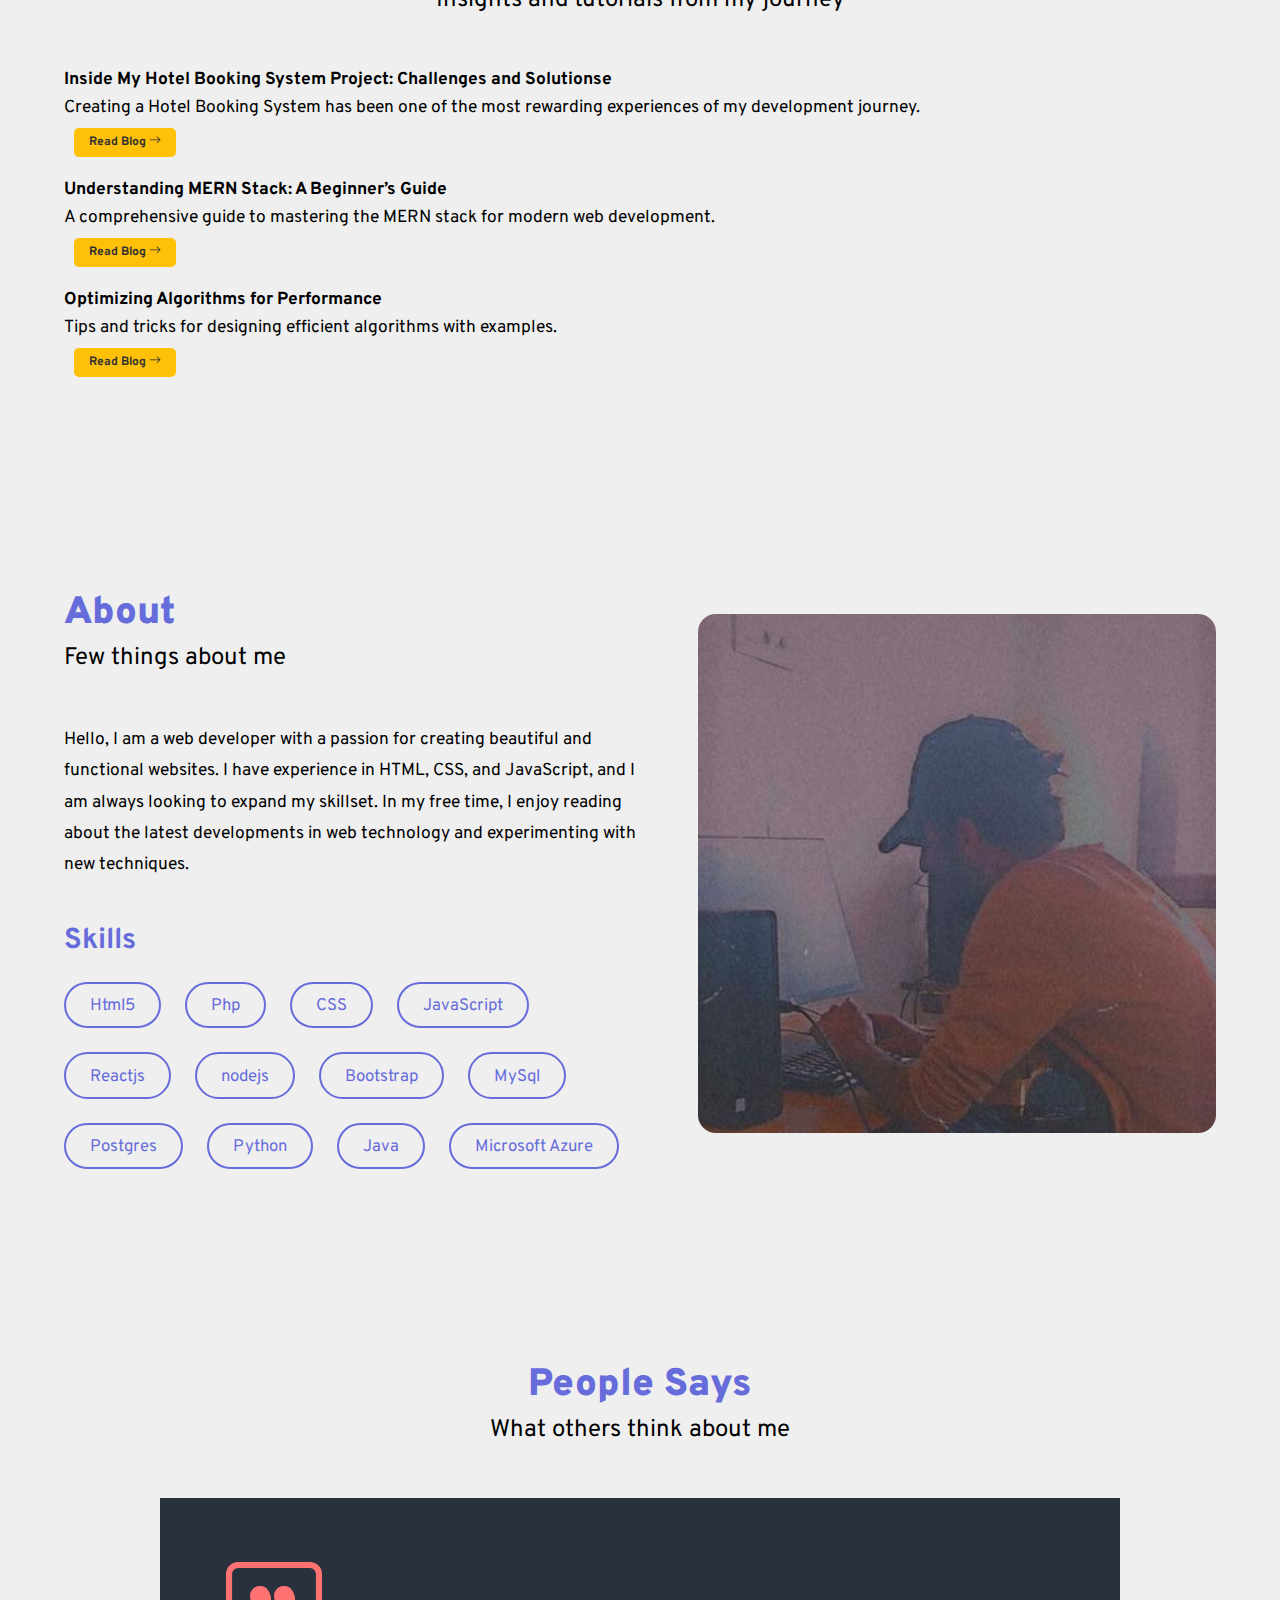
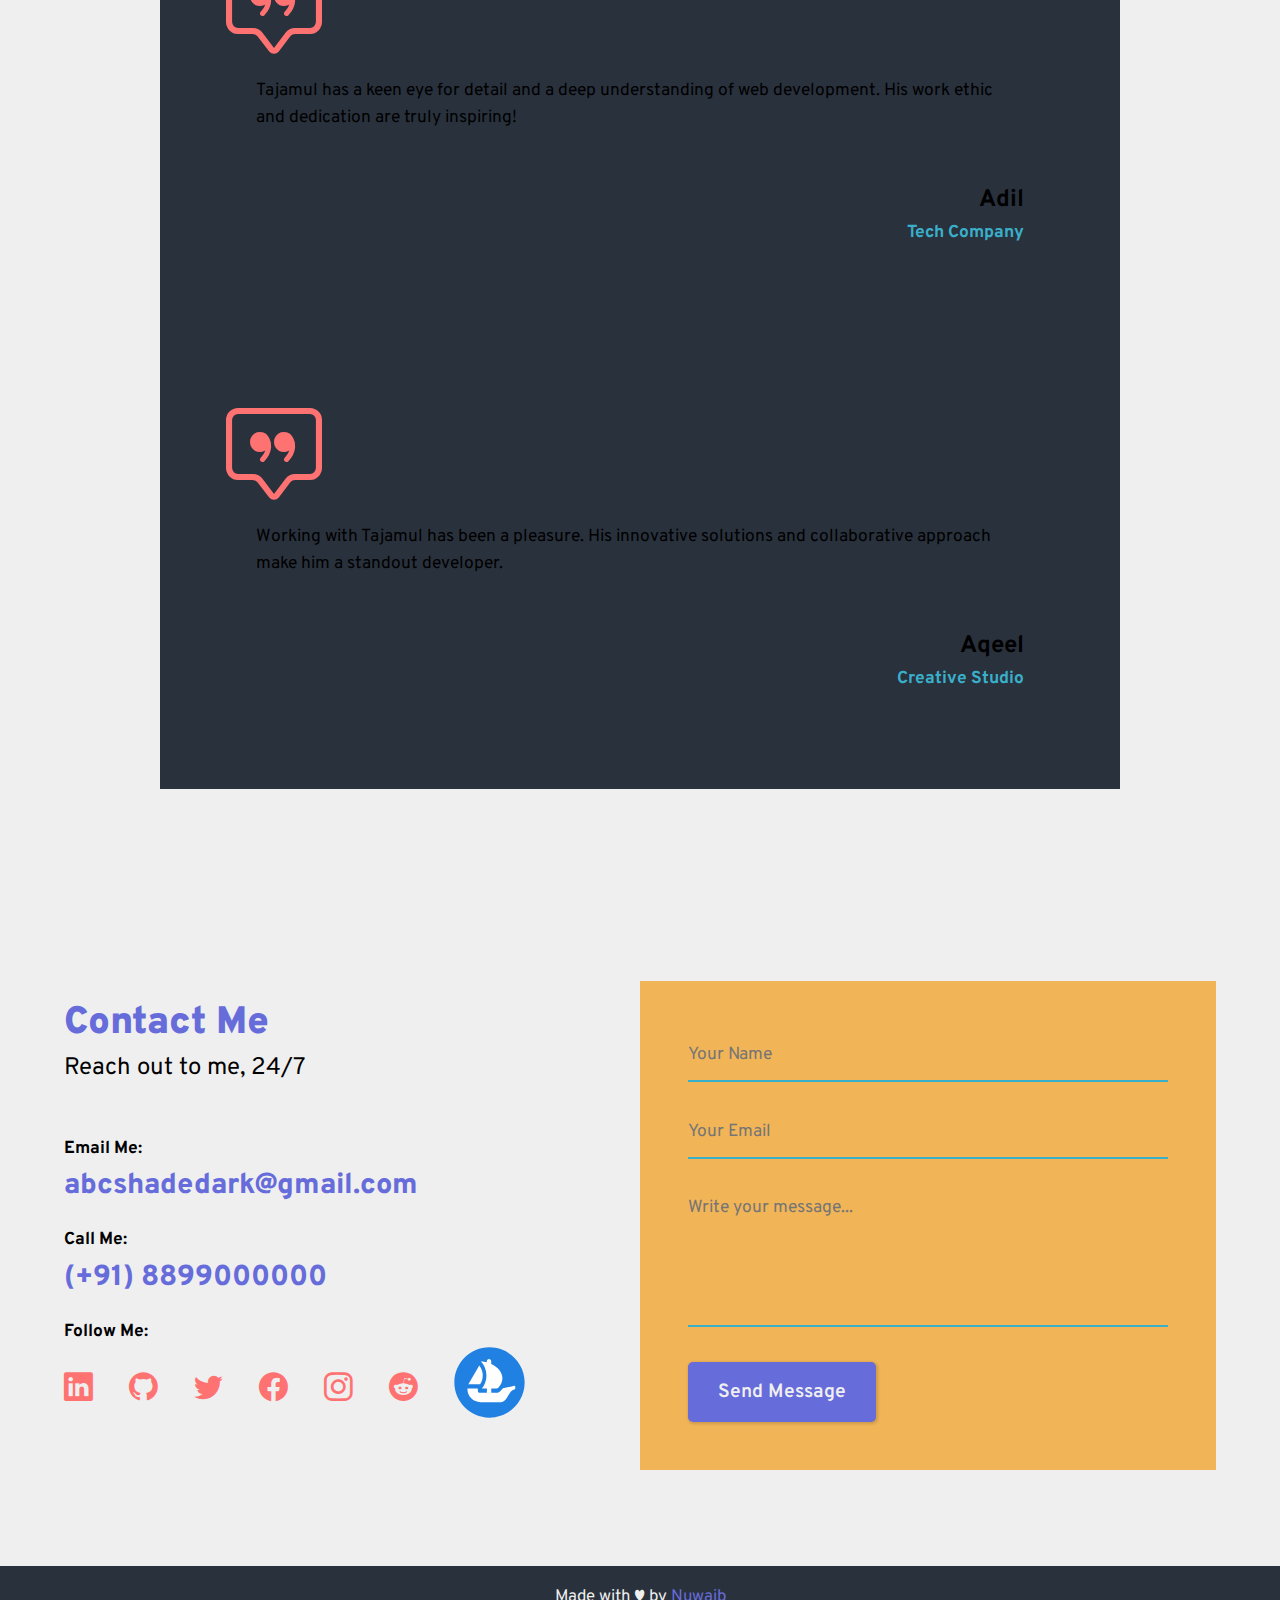
==== commit 2e88ae8b: "updated blogs" ====
--- a/index.html
+++ b/index.html
@@ -59,25 +59,25 @@
       </div>
     </header>
 
-    <!-- Hero Section -->
-    <section class="hero">
+    <!-- body Section -->
+    <section class="body">
       <div class="container">
-        <div class="hero__wrapper">
-          <h1 class="hero__title animate__animated animate__slideInDown">
+        <div class="body__wrapper">
+          <h1 class="body__title animate__animated animate__slideInDown">
             FULL STACK DEVELOPER <br />
             <h2><i>With Expertise in MERN Stack & Beyond</i></h2>
           </h1>
-          <p class="hero__content animate__animated animate__slideInDown">
+          <p class="body__content animate__animated animate__slideInDown">
             I am a passionate and dedicated developer with hands-on experience in building dynamic web applications and robust backend systems. With a blend of creativity and technical expertise, I strive to deliver seamless user experiences.
           </p>
 
-          <div class="hero__img" style="background-image: url('assets/curve.png')">
-            <div class="hero__imgCircle animate__animated animate__slideInUp">
+          <div class="body__img" style="background-image: url('assets/curve.png')">
+            <div class="body__imgCircle animate__animated animate__slideInUp">
               <img src="assets/1503448.jpg" alt="Profile Picture" />
             </div>
           </div>
 
-          <div class="hero__social animate__animated animate__slideInUp">
+          <div class="body__social animate__animated animate__slideInUp">
             <ul class="social">
               <li>
                 <a href="https://www.linkedin.com/in/tajamulali/"><i class="bi bi-linkedin"></i></a>
--- a/styles/app.css
+++ b/styles/app.css
@@ -259,13 +259,13 @@
     .header #navigation-button {
       font-size: 2rem; } }
 
-.hero {
+.body {
   position: relative;
   height: 80vh;
   display: flex;
   align-items: center;
   justify-content: center; }
-  .hero__wrapper {
+  .body__wrapper {
     margin-top: 8rem;
     display: flex;
     flex-direction: column;
@@ -273,14 +273,14 @@
     justify-content: center;
     text-align: center;
     gap: 2rem; }
-  .hero__img {
+  .body__img {
     margin-top: 6rem;
     width: 100%;
     height: 40vh;
     background-repeat: no-repeat;
     background-position: center top;
     background-size: contain; }
-    .hero__img img {
+    .body__img img {
       object-fit: cover;
       object-position: center;
       width: 100%;
@@ -288,7 +288,7 @@
       border-radius: 50%;
       line-height: 0;
       border: 0.5rem solid var(--color-black); }
-  .hero__imgCircle {
+  .body__imgCircle {
     margin: 0 auto;
     margin-top: -4rem;
     height: 16rem;
@@ -296,34 +296,34 @@
     border: 0.5rem solid var(--color-main);
     border-radius: 50%; }
     @media only screen and (max-width: 900px) {
-      .hero__imgCircle {
+      .body__imgCircle {
         height: 14rem;
         width: 14rem; } }
     @media only screen and (max-width: 600px) {
-      .hero__imgCircle {
+      .body__imgCircle {
         height: 12rem;
         width: 12rem; } }
-  .hero__title {
+  .body__title {
     font-weight: var(--font-black);
     font-size: 4.8rem;
     line-height: 1.05;
     color: var(--color-accent); }
     @media only screen and (max-width: 900px) {
-      .hero__title {
+      .body__title {
         font-size: 4.2rem; } }
     @media only screen and (max-width: 900px) {
-      .hero__title {
+      .body__title {
         font-size: 3.6rem; } }
     @media only screen and (max-width: 600px) {
-      .hero__title {
+      .body__title {
         font-size: 3.2rem; } }
     @media only screen and (max-width: 480px) {
-      .hero__title {
+      .body__title {
         font-size: 2.4rem; } }
-  .hero__content {
+  .body__content {
     max-width: 65rem;
     width: 90%; }
-  .hero__social {
+  .body__social {
     position: absolute;
     bottom: 6rem; }
 
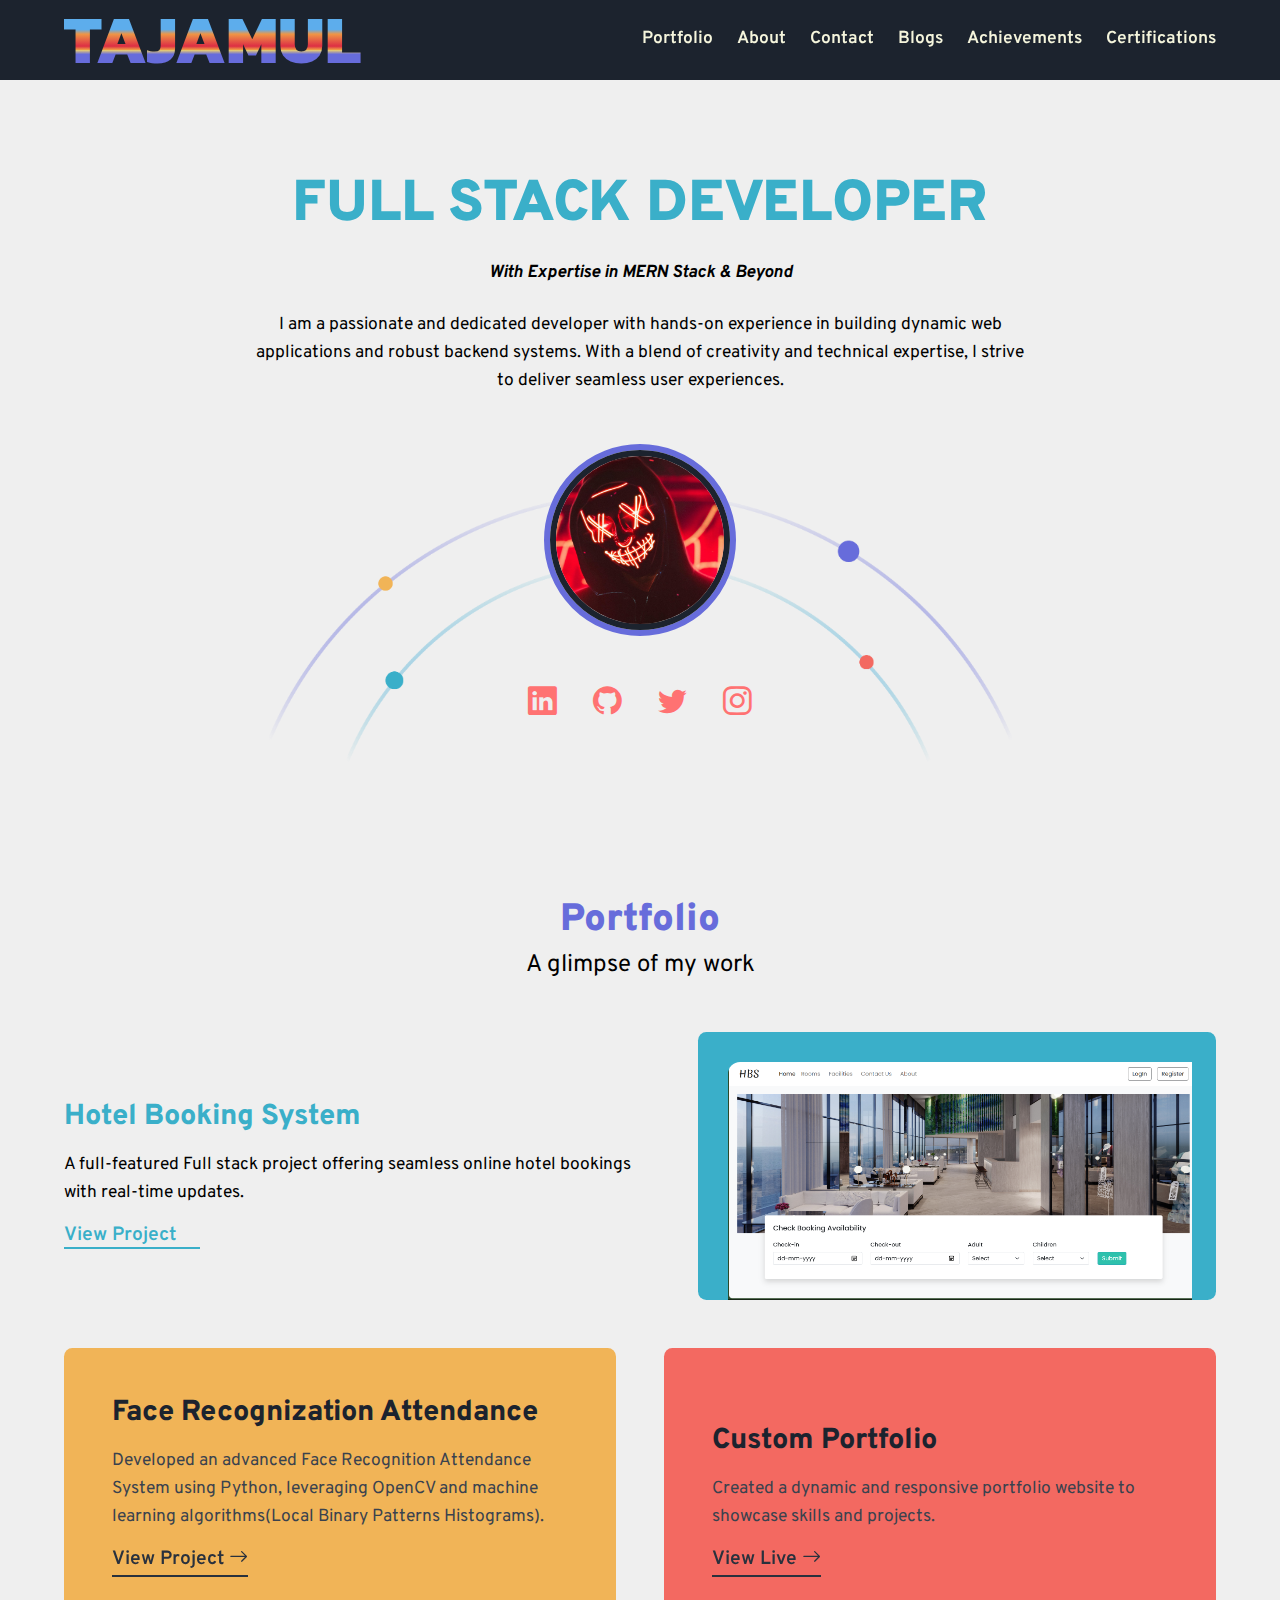
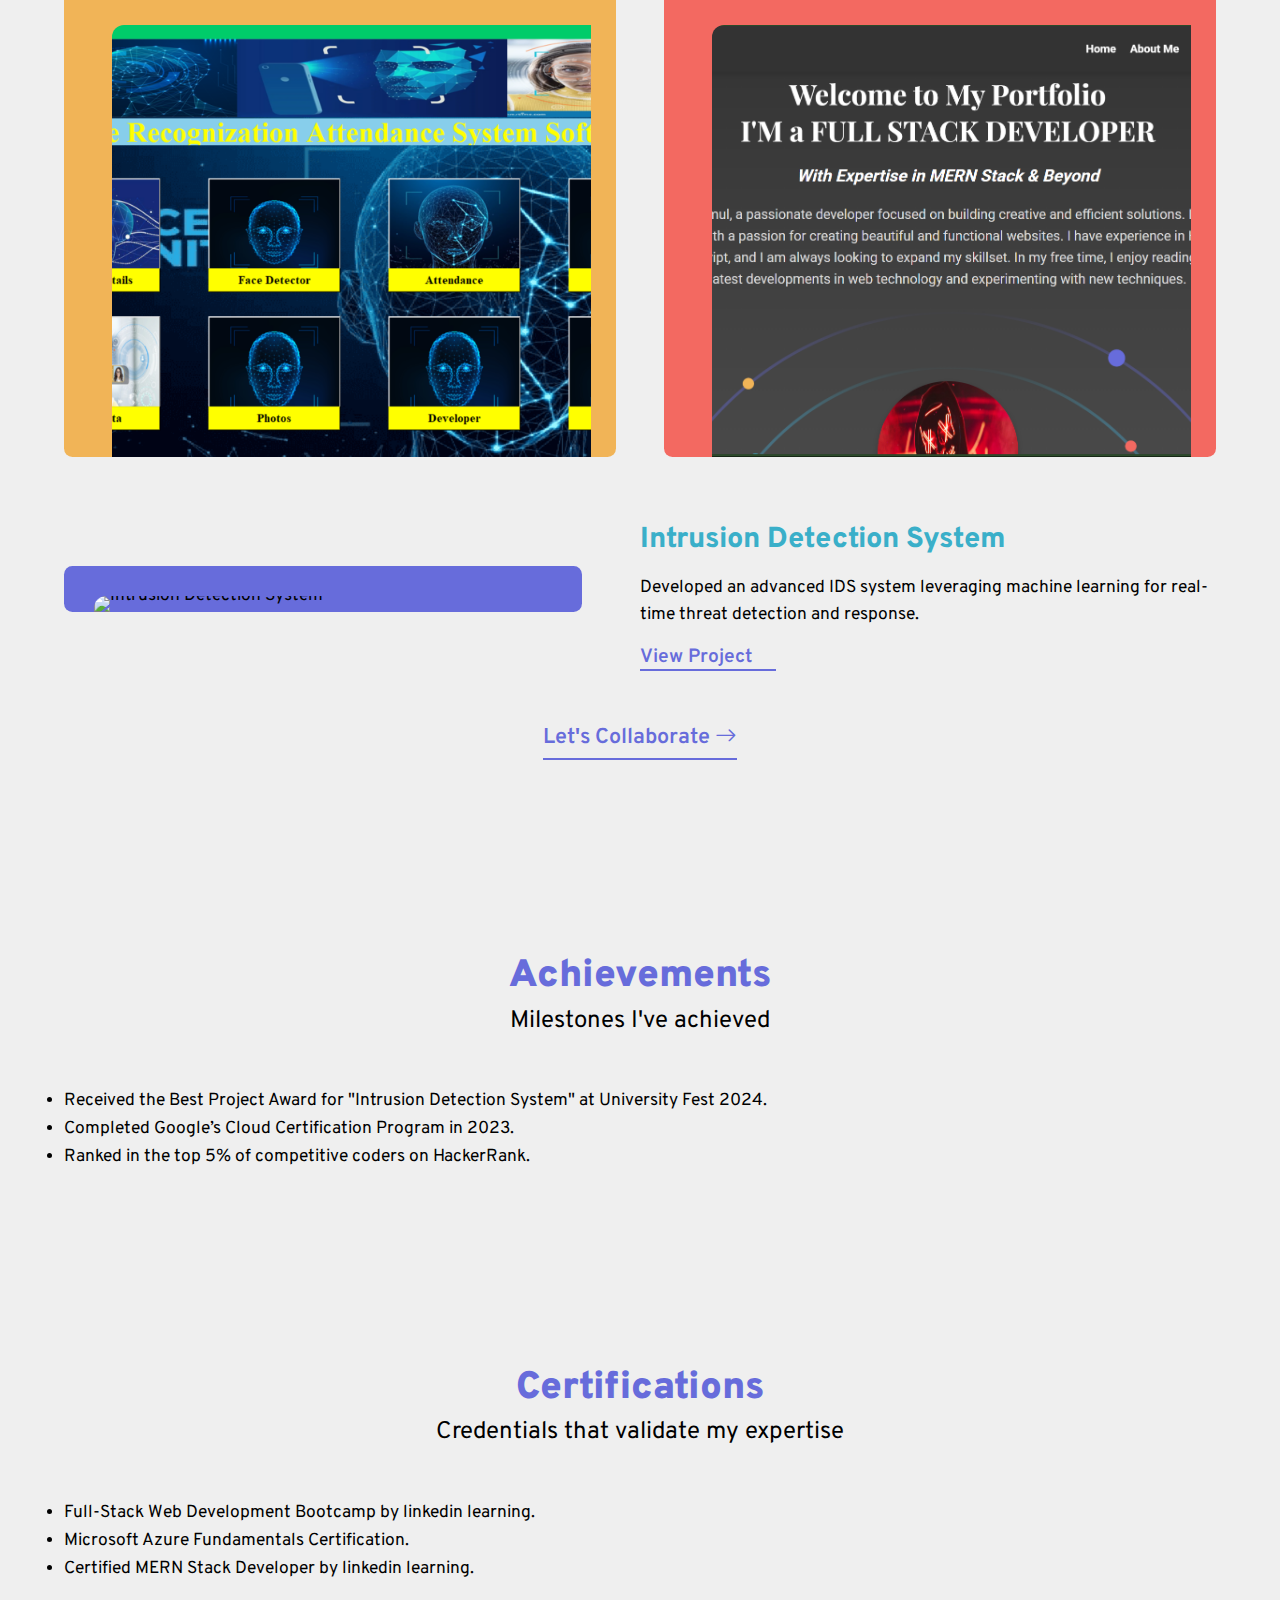
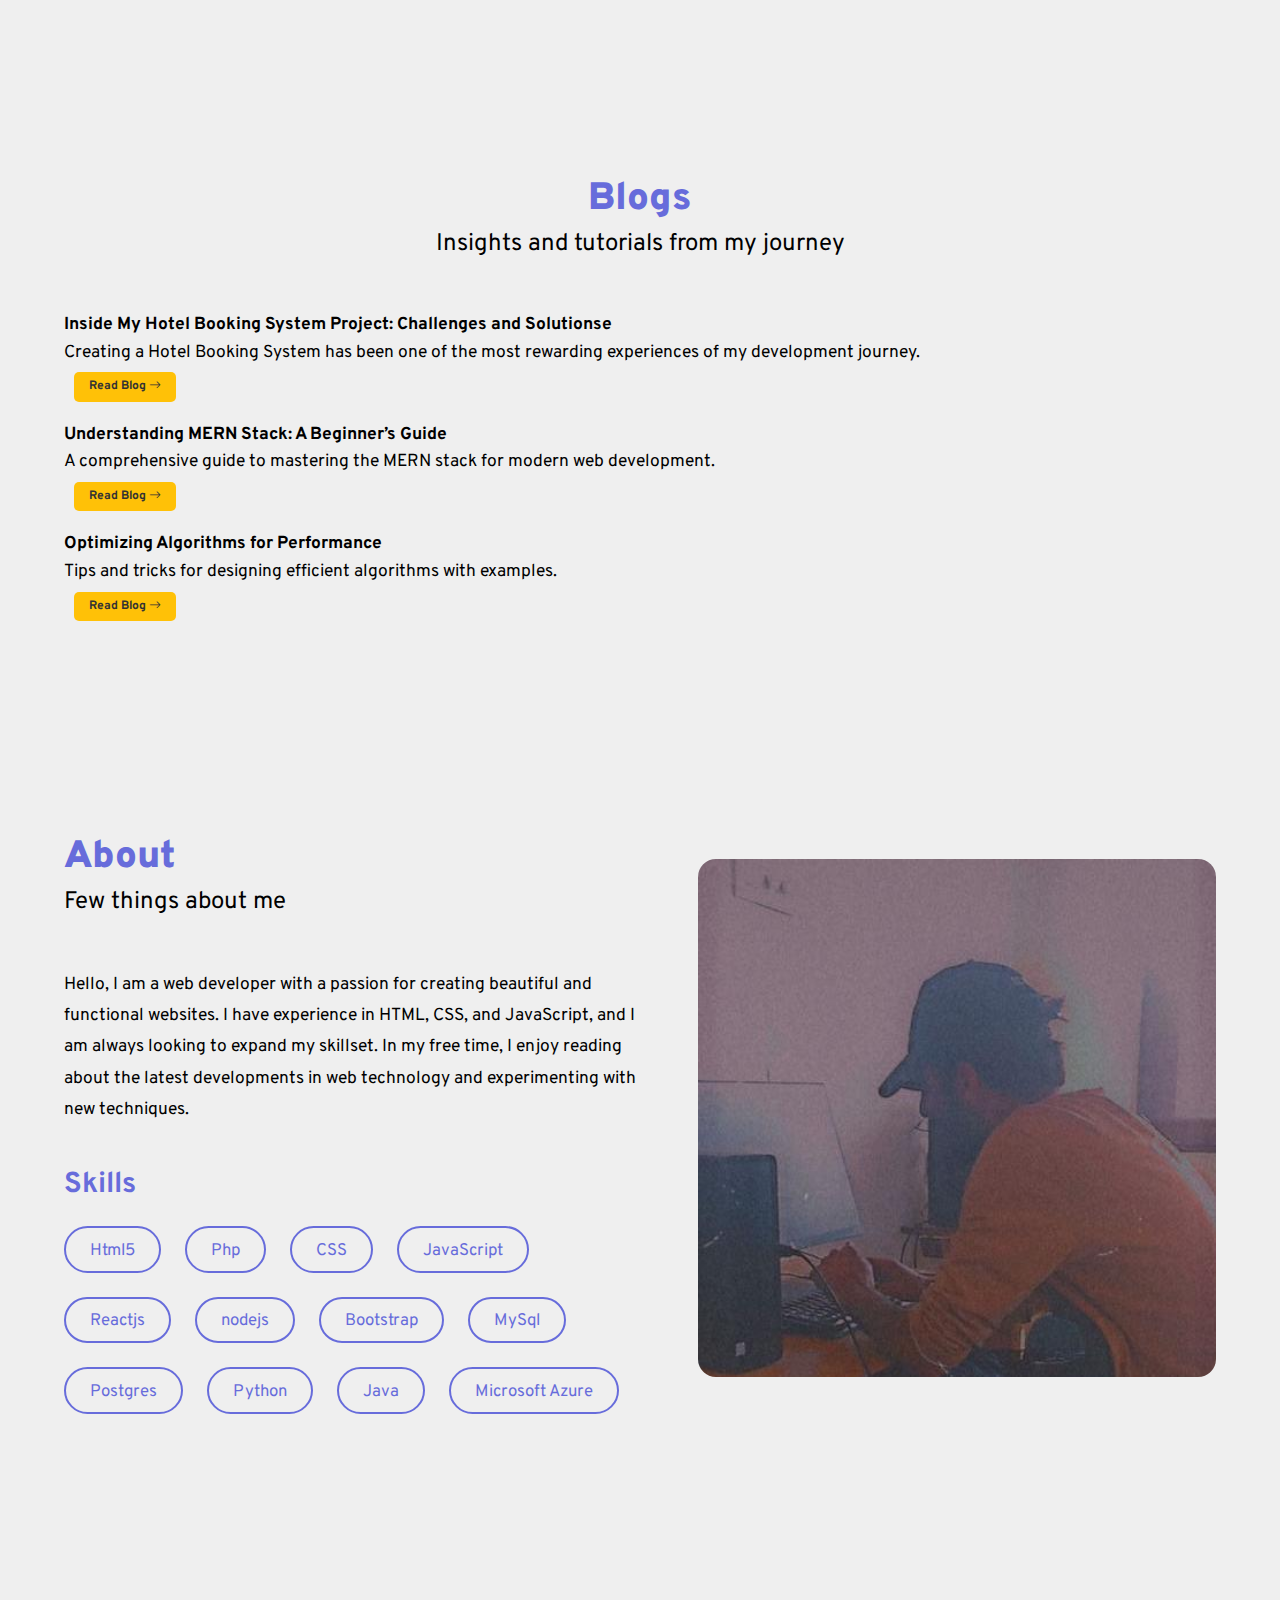
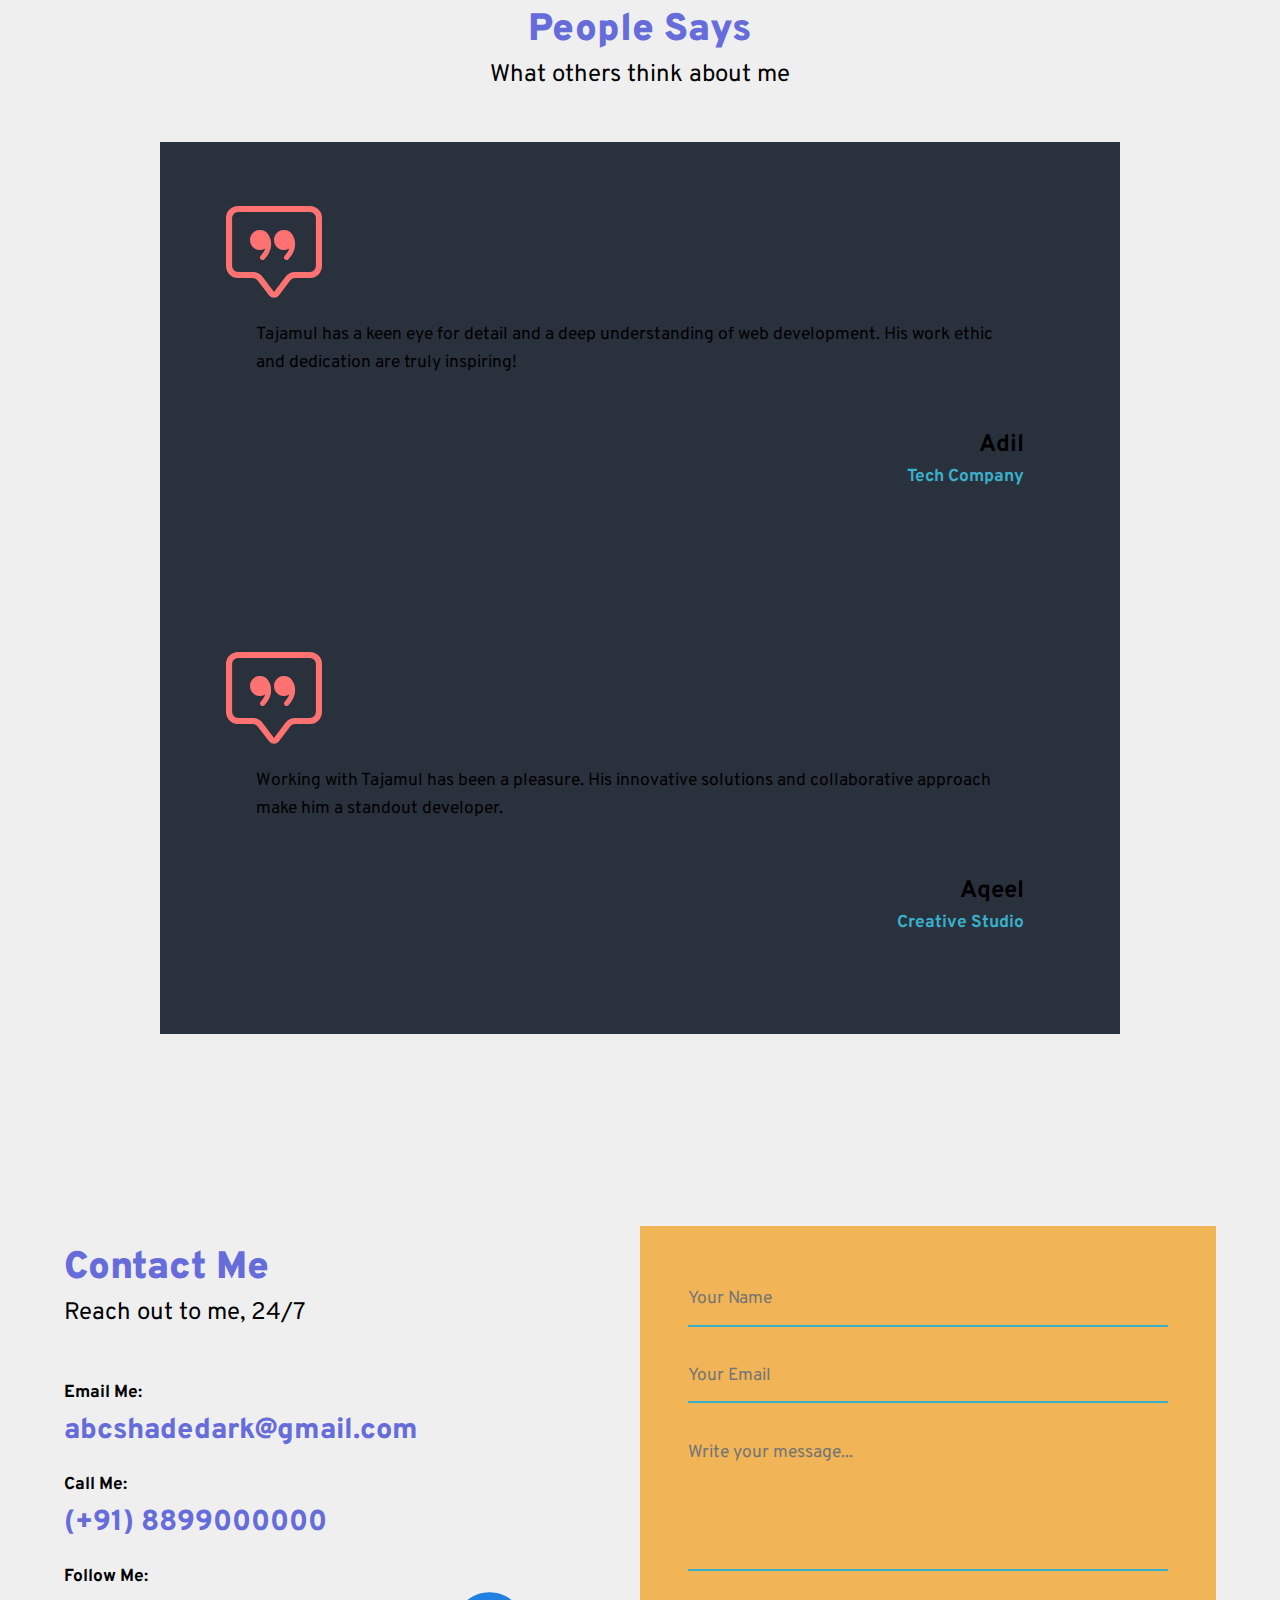
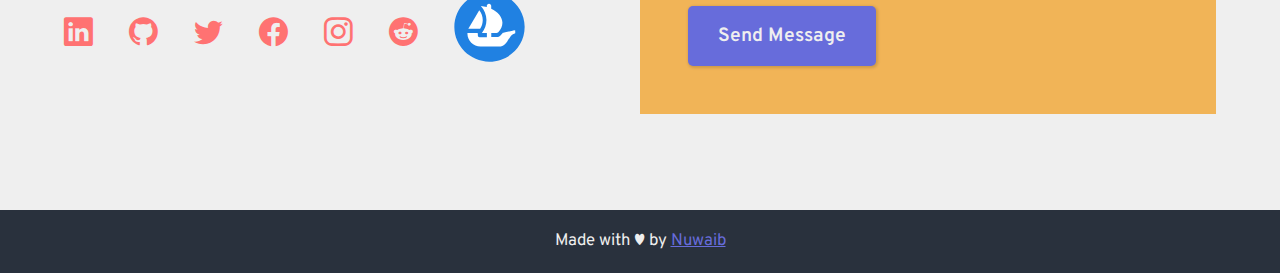
==== commit 4bbb5163: "added project" ====
--- a/index.html
+++ b/index.html
@@ -123,6 +123,36 @@
       <!-- Project 2 -->
       <div class="portfolio__box">
         <div class="portfolio__img">
+          <img src="assets/project4.png" alt="Face Recognization Attendance System" />
+        </div>
+        <div class="portfolio__info">
+          <h3 class="portfolio__title">Face Recognization Attendance</h3>
+          <p class="portfolio__content">
+            Developed an advanced Face Recognition Attendance System using Python, leveraging OpenCV and machine learning algorithms(Local Binary Patterns Histograms).
+          </p>
+          <a class="portfolio__link" href="https://github.com/tajamulali/face_recognization_attendance">
+            View Project <i class="bi bi-arrow-right"></i>
+          </a>
+        </div>
+      </div>
+      <!-- Project 3 -->
+      <div class="portfolio__box">
+        <div class="portfolio__img">
+          <img src="assets/portfolio.png" alt="Custom Portfolio" />
+        </div>
+        <div class="portfolio__info">
+          <h3 class="portfolio__title">Custom Portfolio</h3>
+          <p class="portfolio__content">
+            Created a dynamic and responsive portfolio website to showcase skills and projects.
+          </p>
+          <a class="portfolio__link" href="https://tajamulali.github.io/myportfolio">
+            View Live <i class="bi bi-arrow-right"></i>
+          </a>
+        </div>
+      </div>
+      <!-- Project 4 -->
+      <div class="portfolio__box">
+        <div class="portfolio__img">
           <img src="assets/project2.jpg" alt="Intrusion Detection System" />
         </div>
         <div class="portfolio__info">
@@ -135,22 +165,8 @@
           </a>
         </div>
       </div>
-      <!-- Project 3 -->
-      <div class="portfolio__box">
-        <div class="portfolio__img">
-          <img src="assets/portfolio.png" alt="Custom Portfolio" />
-        </div>
-        <div class="portfolio__info">
-          <h3 class="portfolio__title">Custom Portfolio</h3>
-          <p class="portfolio__content">
-            Created a dynamic and responsive portfolio website to showcase skills and projects.
-          </p>
-          <a class="portfolio__link" href="https://tajamulali.github.io/myportfolio">
-            View Live <i class="bi bi-arrow-right"></i>
-          </a>
-        </div>
-      </div>
-    </div>
+    </div>
+    
     <div class="section__footer">
       <a href="#contact">
         Let's Collaborate <i class="bi bi-arrow-right"></i>
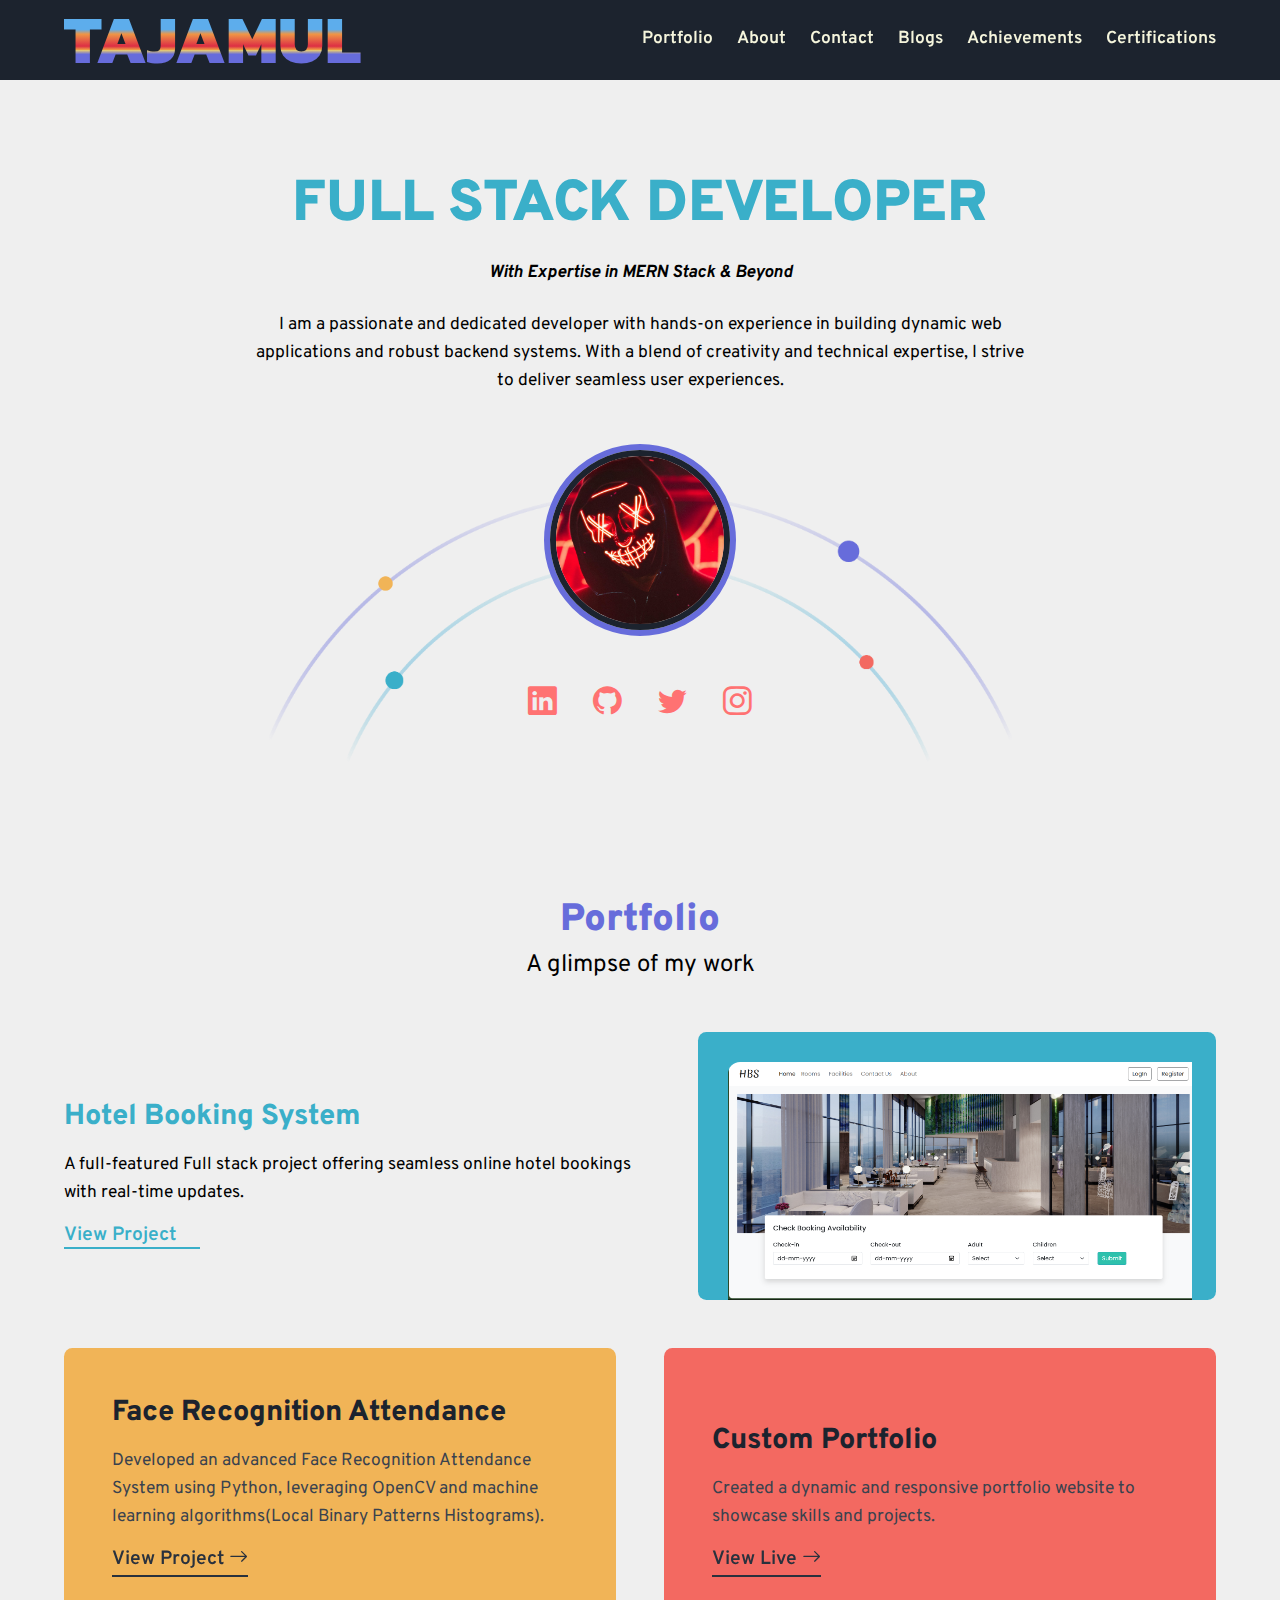
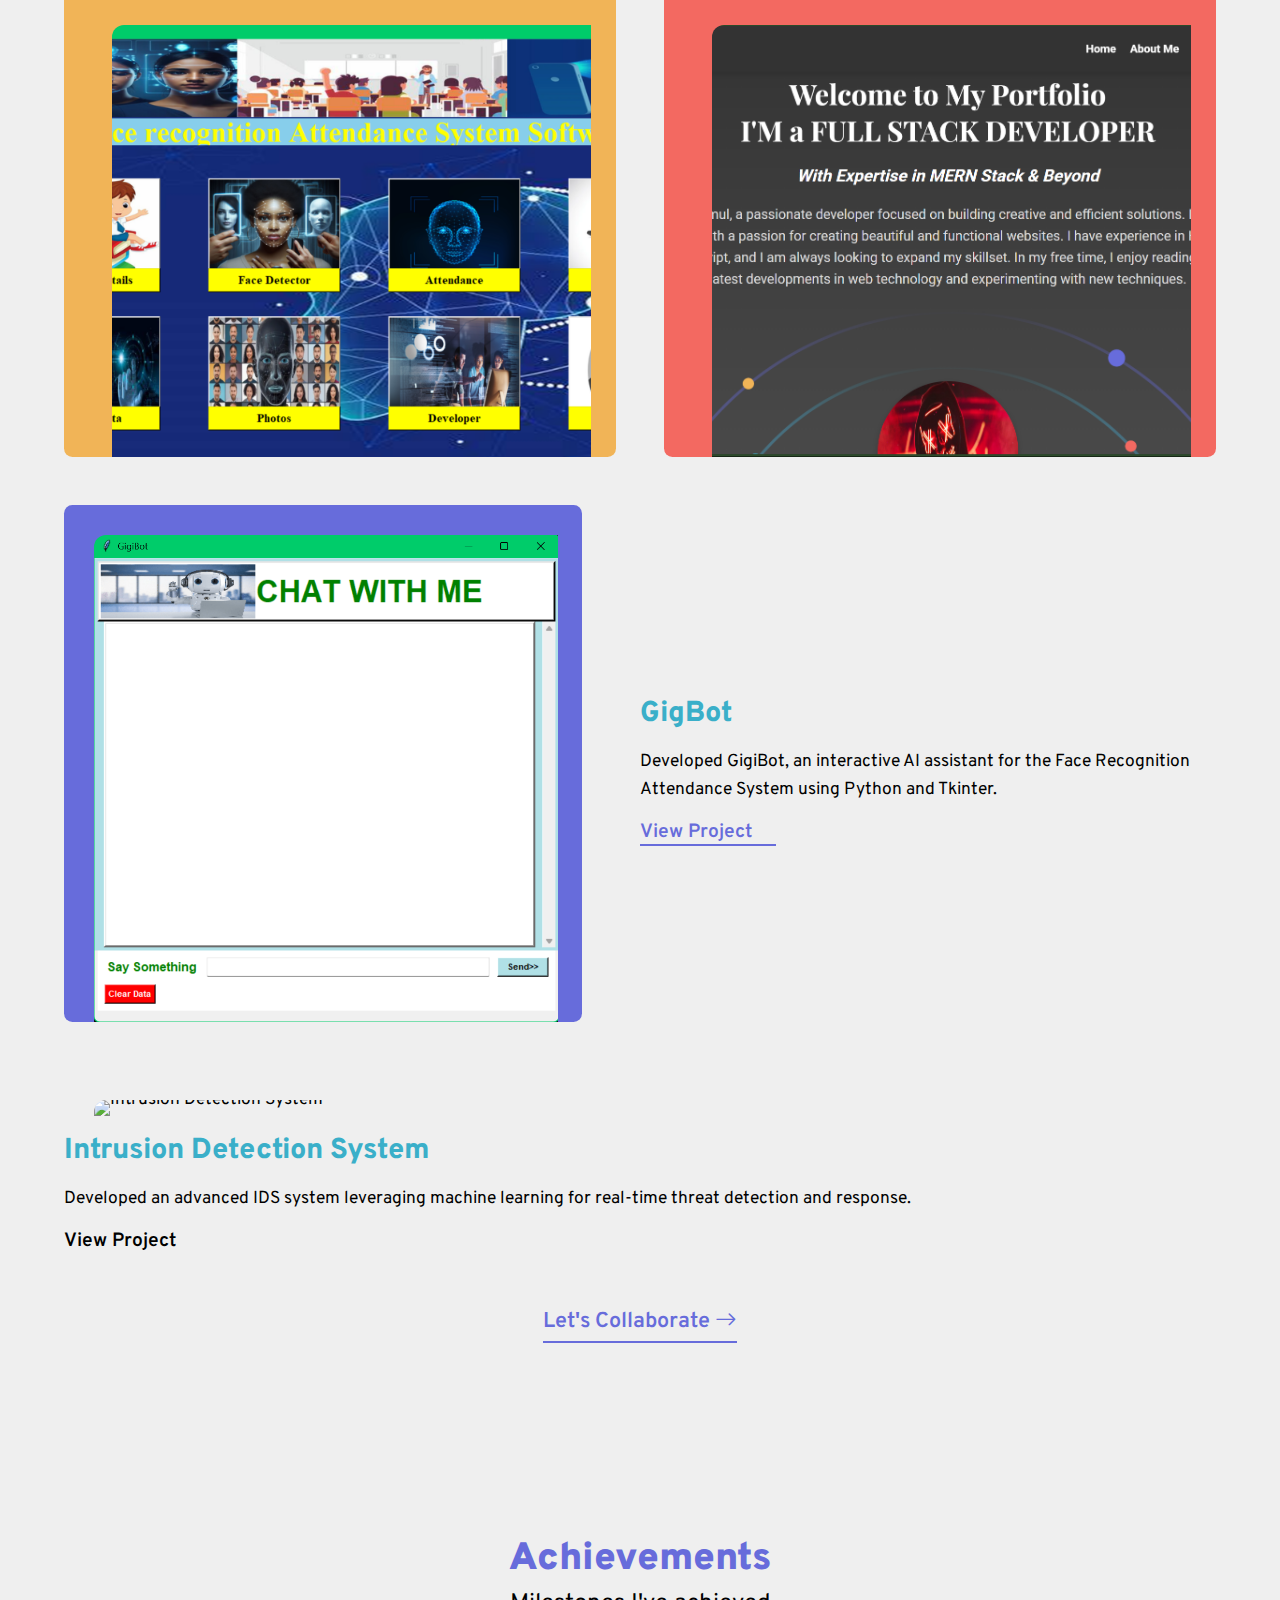
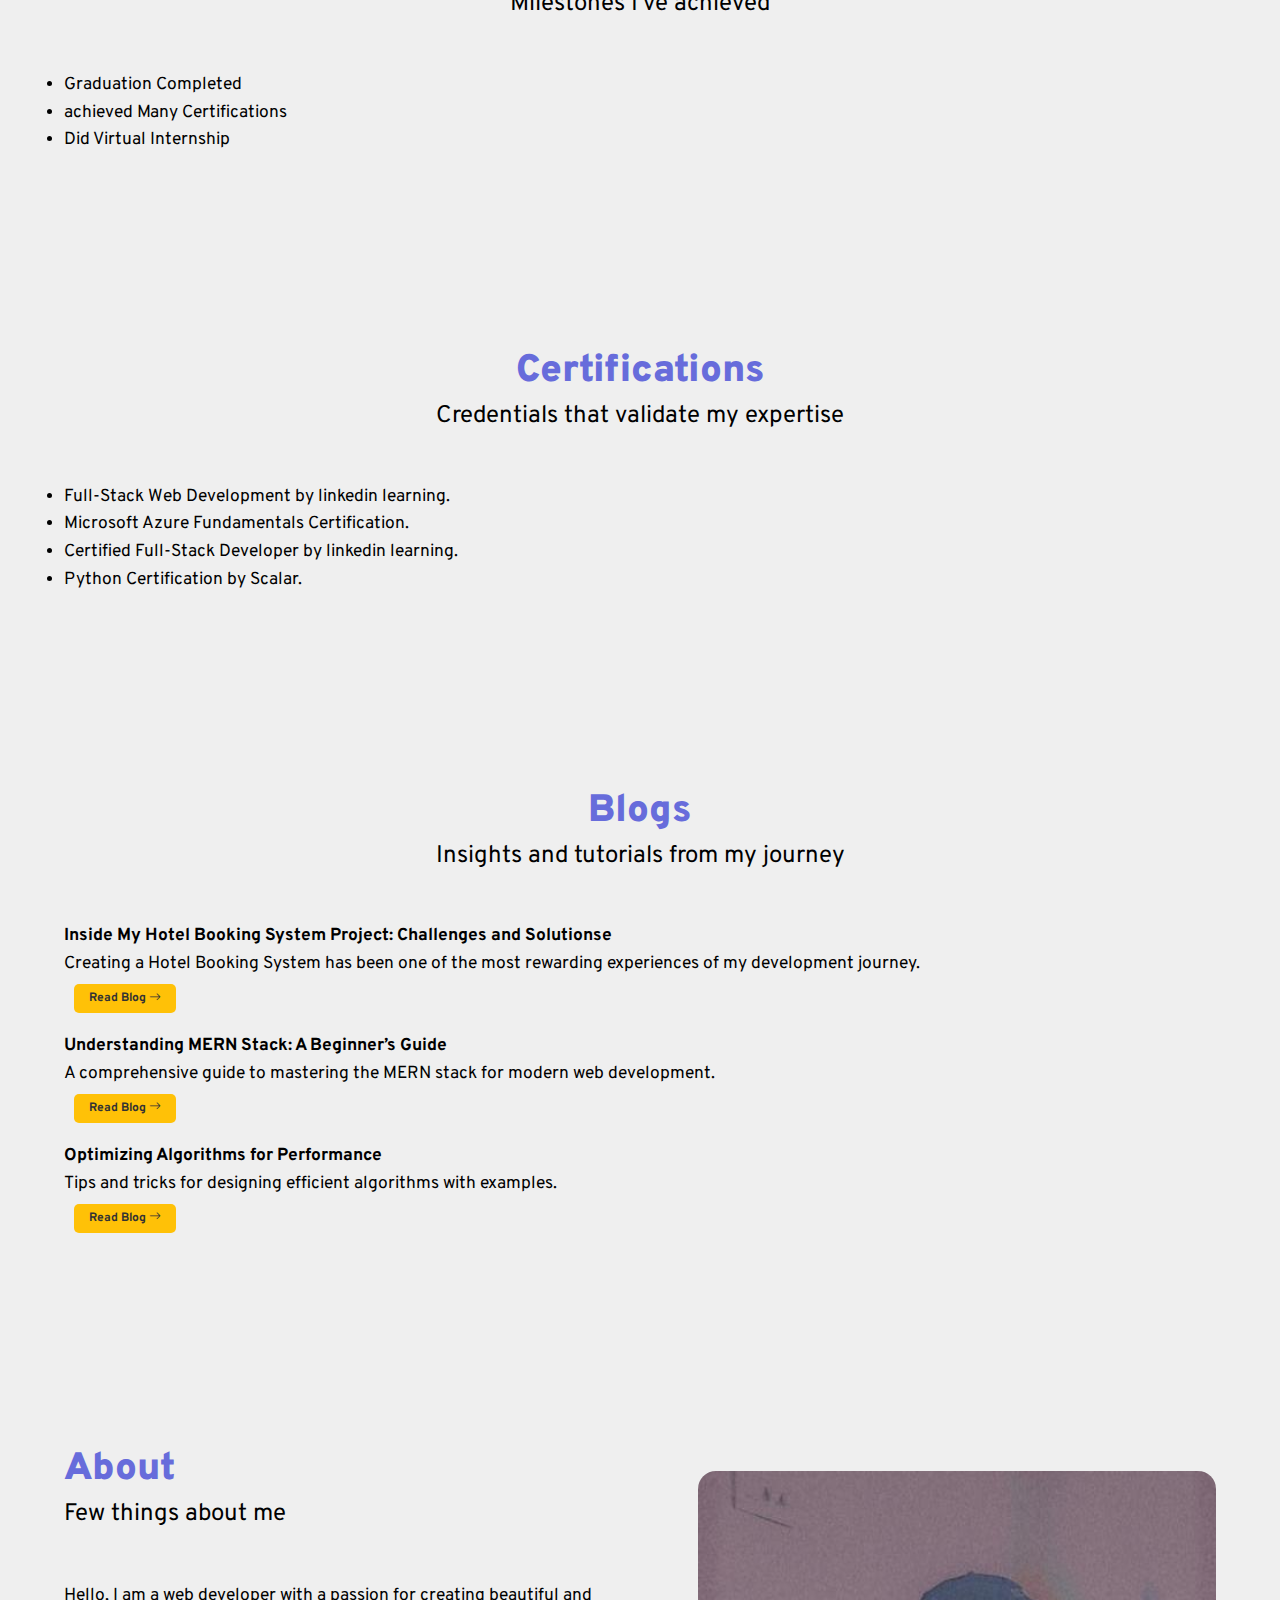
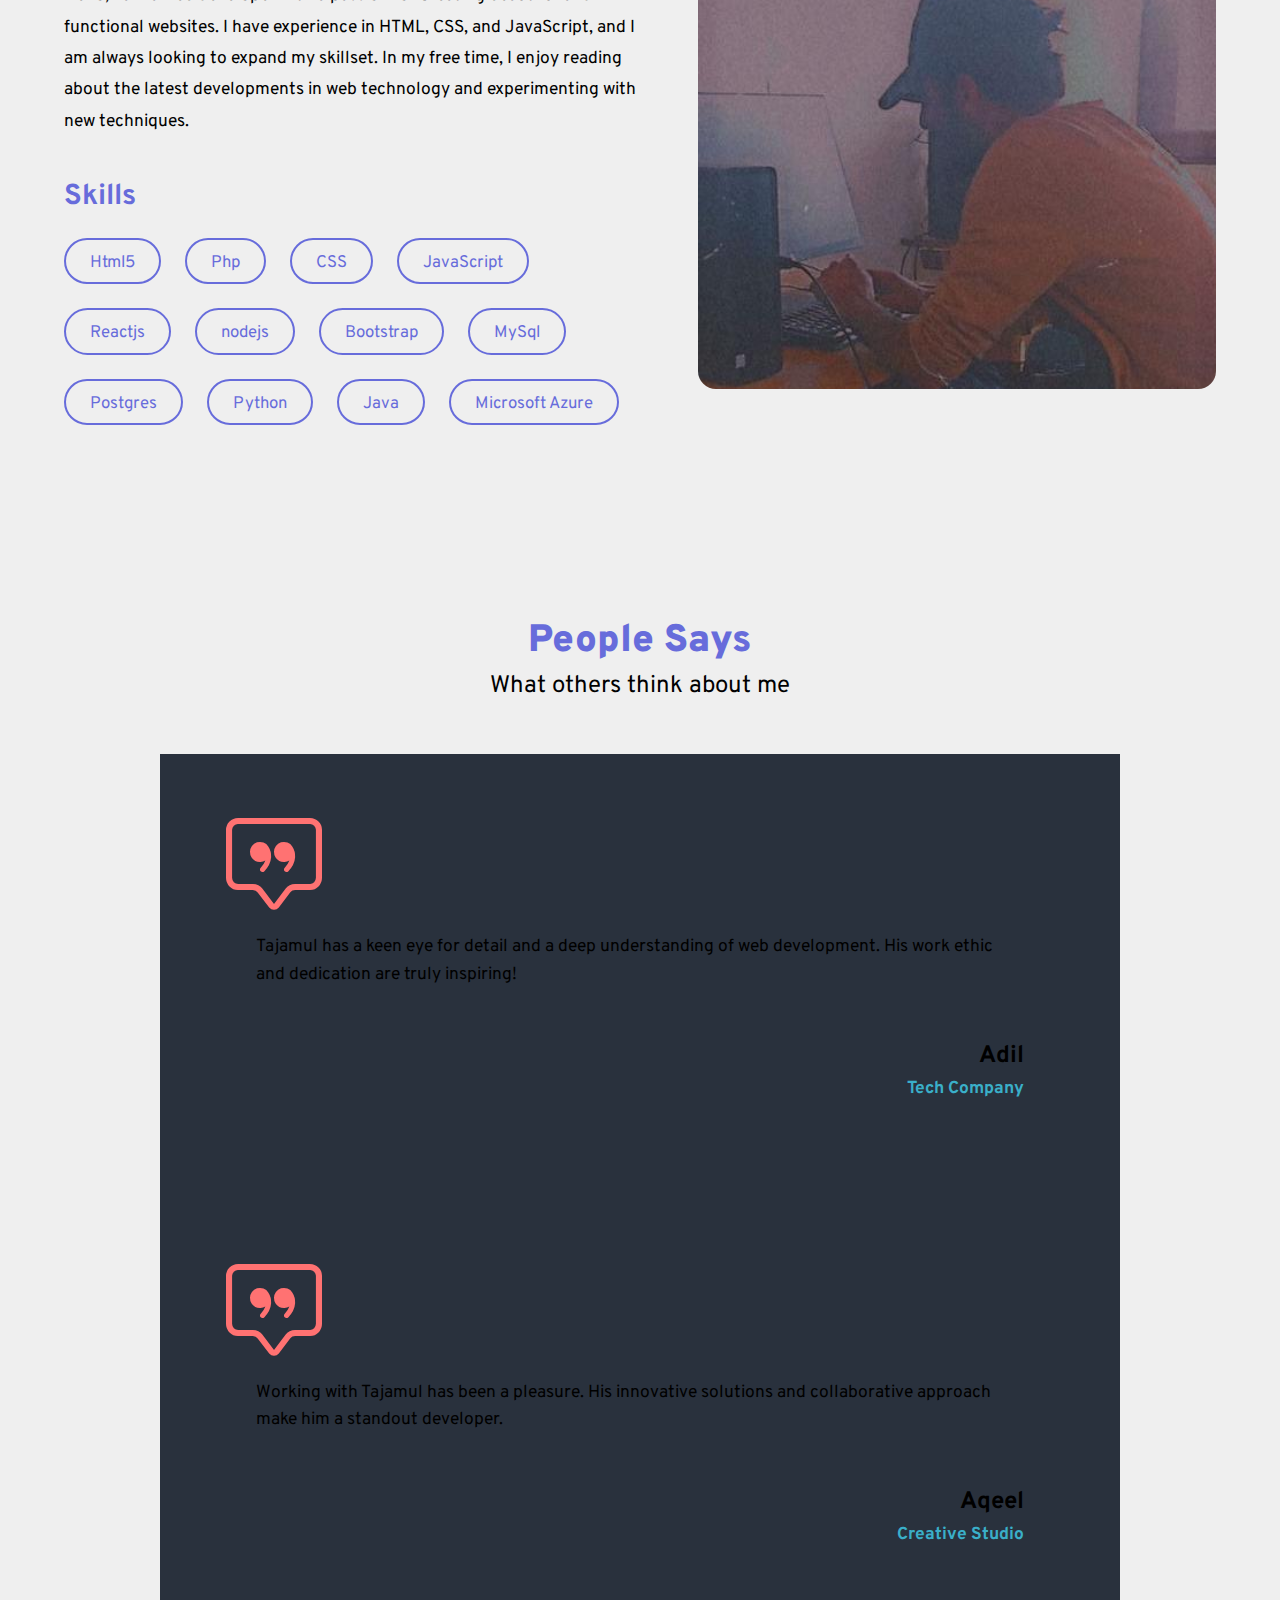
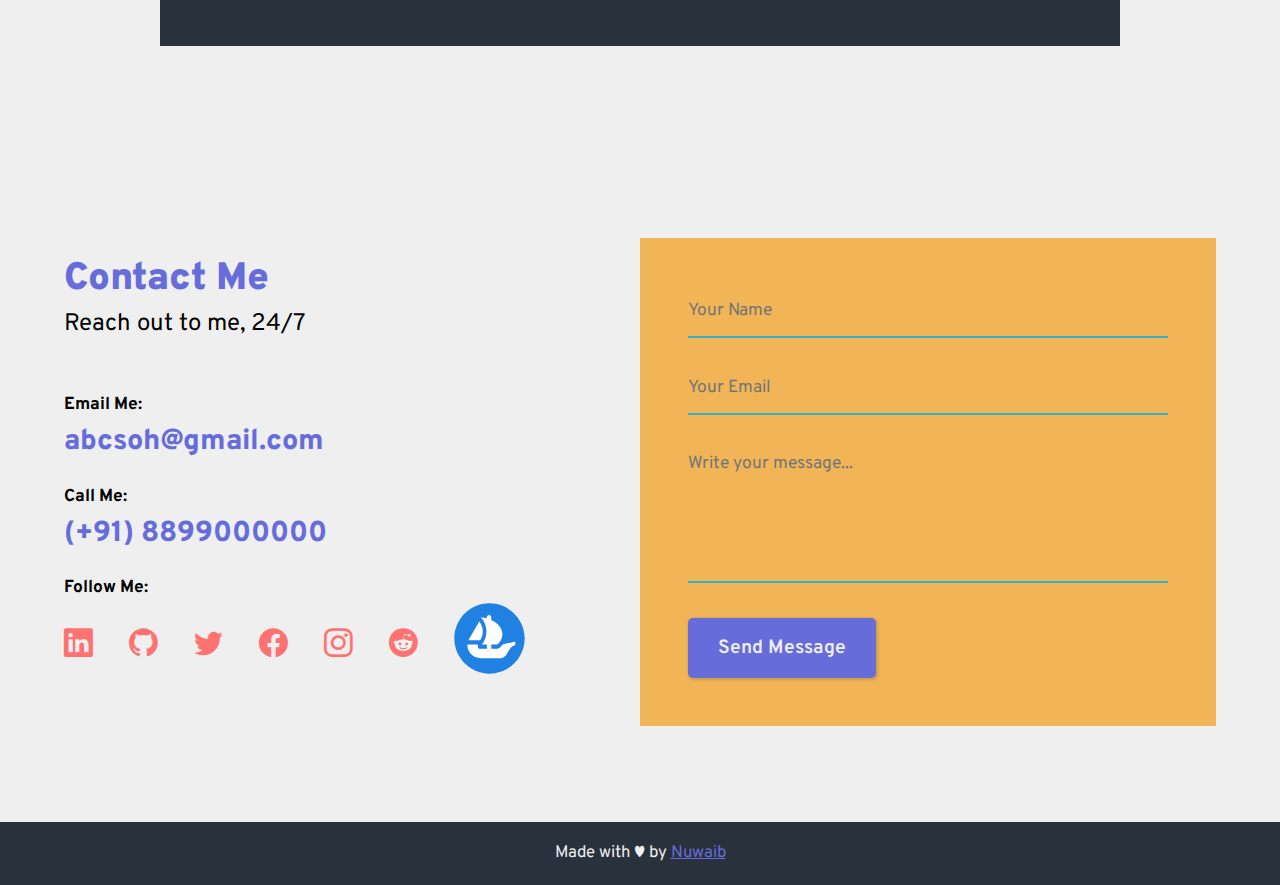
==== commit 21d29351: "added project" ====
--- a/index.html
+++ b/index.html
@@ -126,7 +126,7 @@
           <img src="assets/project4.png" alt="Face Recognization Attendance System" />
         </div>
         <div class="portfolio__info">
-          <h3 class="portfolio__title">Face Recognization Attendance</h3>
+          <h3 class="portfolio__title">Face Recognition Attendance</h3>
           <p class="portfolio__content">
             Developed an advanced Face Recognition Attendance System using Python, leveraging OpenCV and machine learning algorithms(Local Binary Patterns Histograms).
           </p>
@@ -150,7 +150,23 @@
           </a>
         </div>
       </div>
-      <!-- Project 4 -->
+
+      <!-- Project 5 -->
+      <div class="portfolio__box">
+        <div class="portfolio__img">
+          <img src="assets/project5.png" alt="Hotel Booking System" />
+        </div>
+        <div class="portfolio__info">
+          <h3 class="portfolio__title">GigBot</h3>
+          <p class="portfolio__content">
+            Developed GigiBot, an interactive AI assistant for the Face Recognition Attendance System using Python and Tkinter.
+          </p>
+          <a class="portfolio__link" href="https://github.com/tajamulali/Chatterbots/tree/main/GigiBot">
+            View Project <i class="bi bi-arrow-right"></i>
+          </a>
+        </div>
+      </div>
+      <!-- Project 5 -->
       <div class="portfolio__box">
         <div class="portfolio__img">
           <img src="assets/project2.jpg" alt="Intrusion Detection System" />
@@ -183,9 +199,9 @@
       <p class="section__subtitle">Milestones I've achieved</p>
     </div>
     <ul class="achievements__list">
-      <li>Received the Best Project Award for "Intrusion Detection System" at University Fest 2024.</li>
-      <li>Completed Google’s Cloud Certification Program in 2023.</li>
-      <li>Ranked in the top 5% of competitive coders on HackerRank.</li>
+      <li>Graduation Completed</li>
+      <li>achieved Many Certifications</li>
+      <li>Did Virtual Internship</li>
     </ul>
   </div>
 </section>
@@ -198,9 +214,11 @@
       <p class="section__subtitle">Credentials that validate my expertise</p>
     </div>
     <ul class="certifications__list">
-      <li>Full-Stack Web Development Bootcamp by linkedin learning.</li>
+      <li>Full-Stack Web Development  by linkedin learning.</li>
       <li>Microsoft Azure Fundamentals Certification.</li>
-      <li>Certified MERN Stack Developer by linkedin learning.</li>
+      <li>Certified Full-Stack Developer by linkedin learning.</li>
+      <li>Python Certification by Scalar.</li>
+
     </ul>
   </div>
 </section>
@@ -342,7 +360,7 @@
             </div>
             <div class="contact__info">
               <p>Email Me:</p>
-              <a href="mailto:">abcshadedark@gmail.com</a>
+              <a href="mailto:">abcsoh@gmail.com</a>
             </div>
 
             <div class="contact__info">
